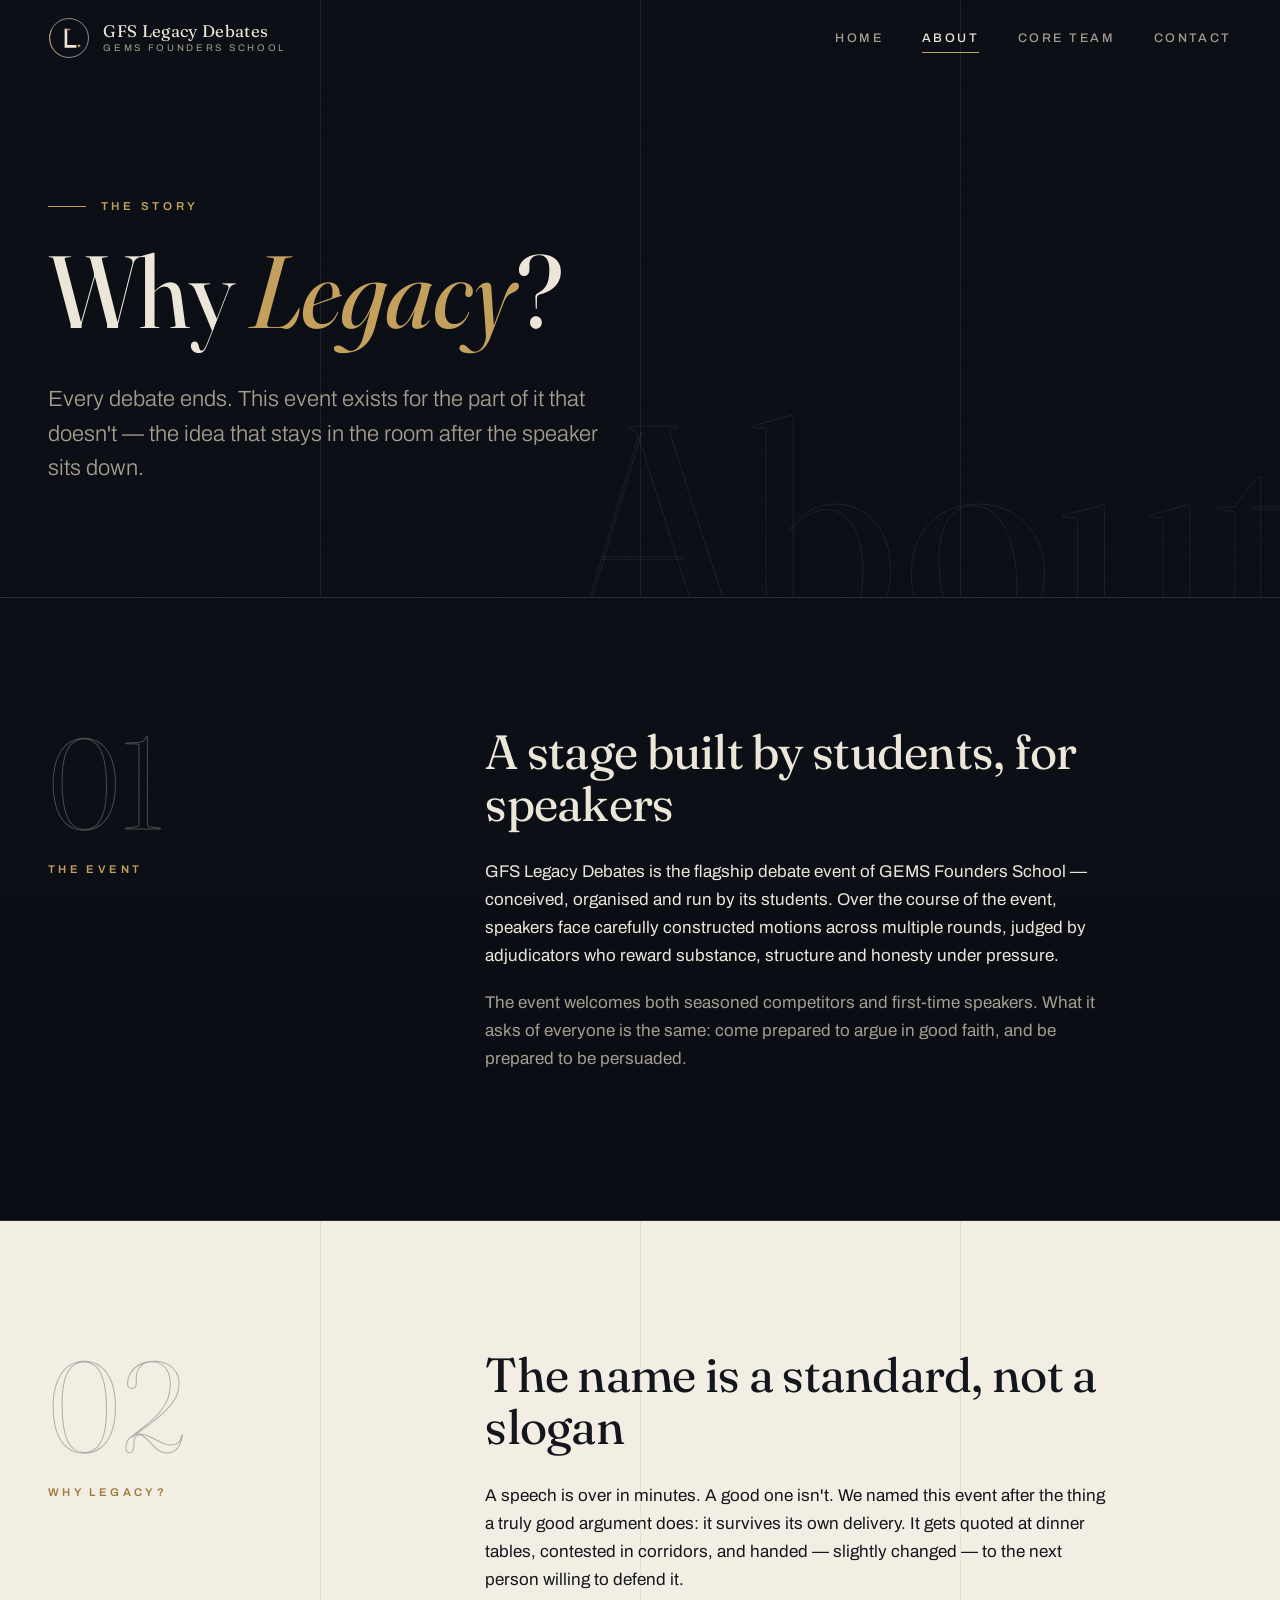
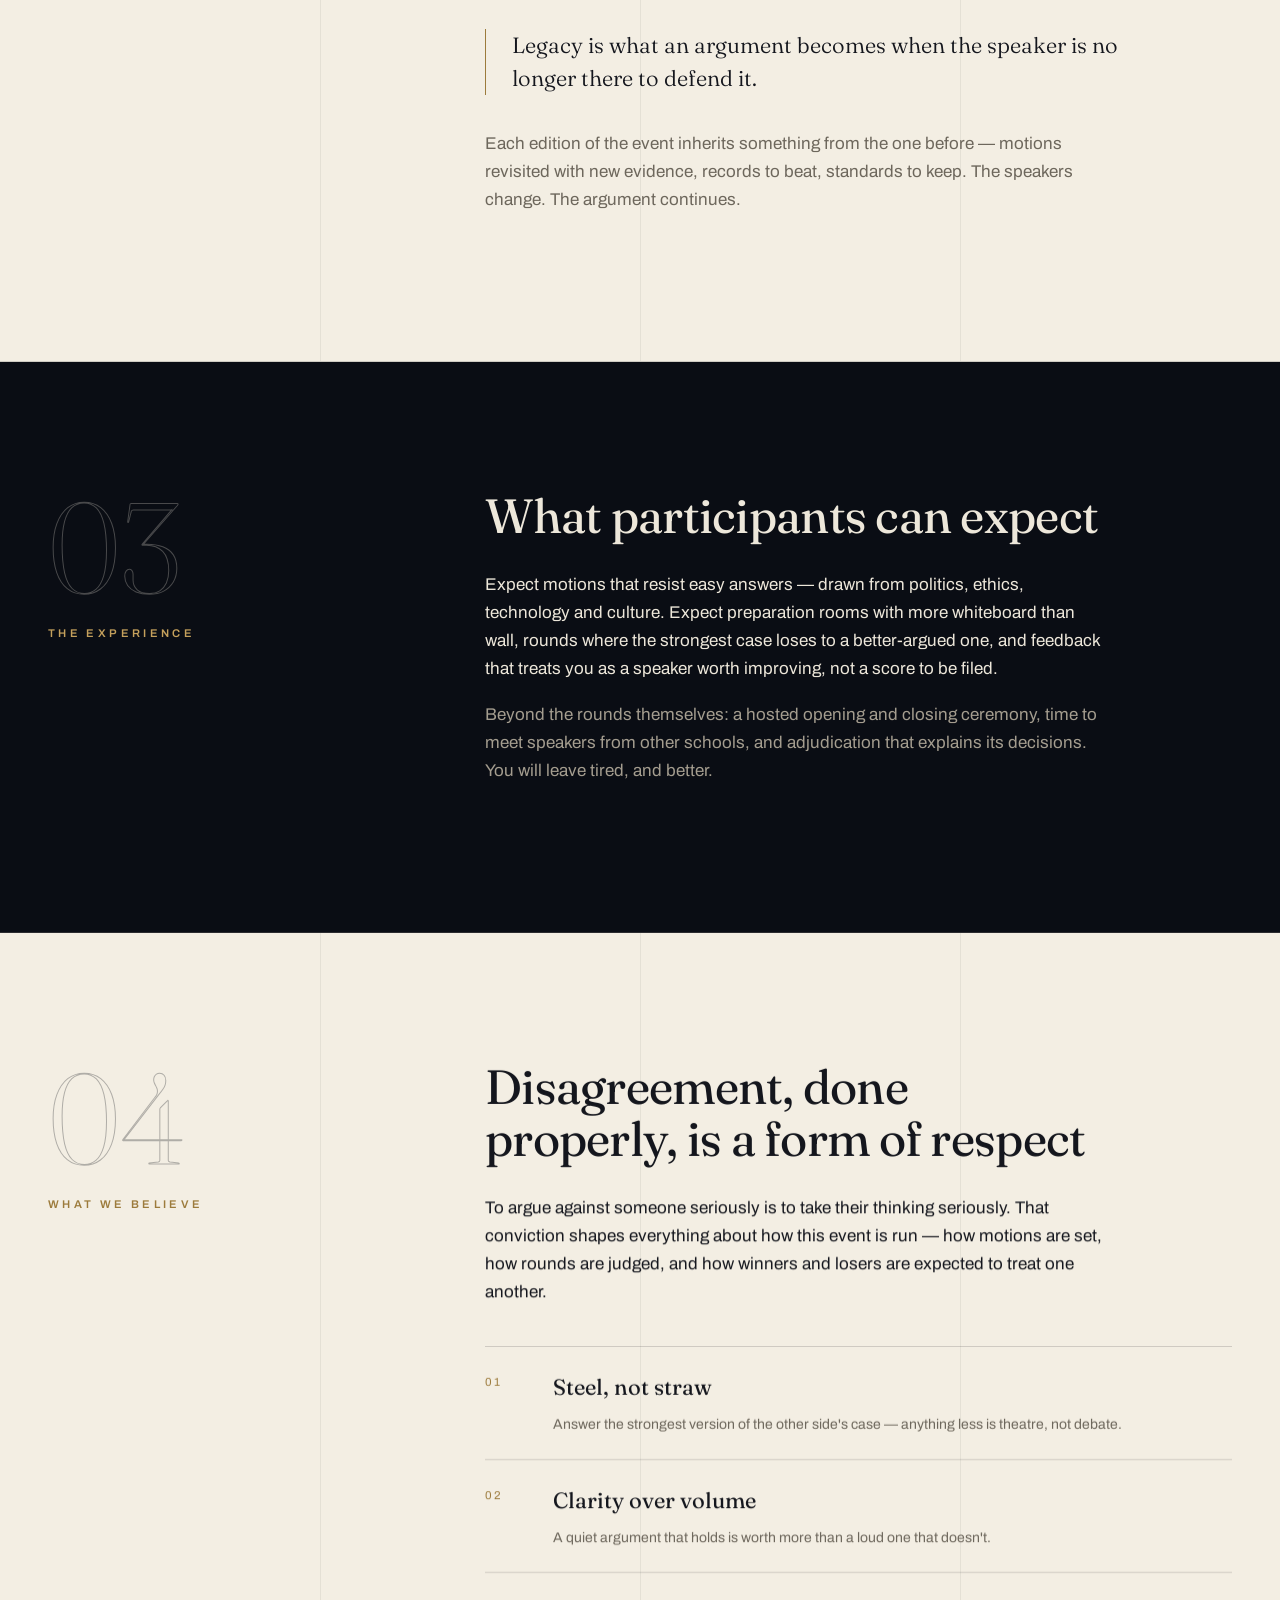
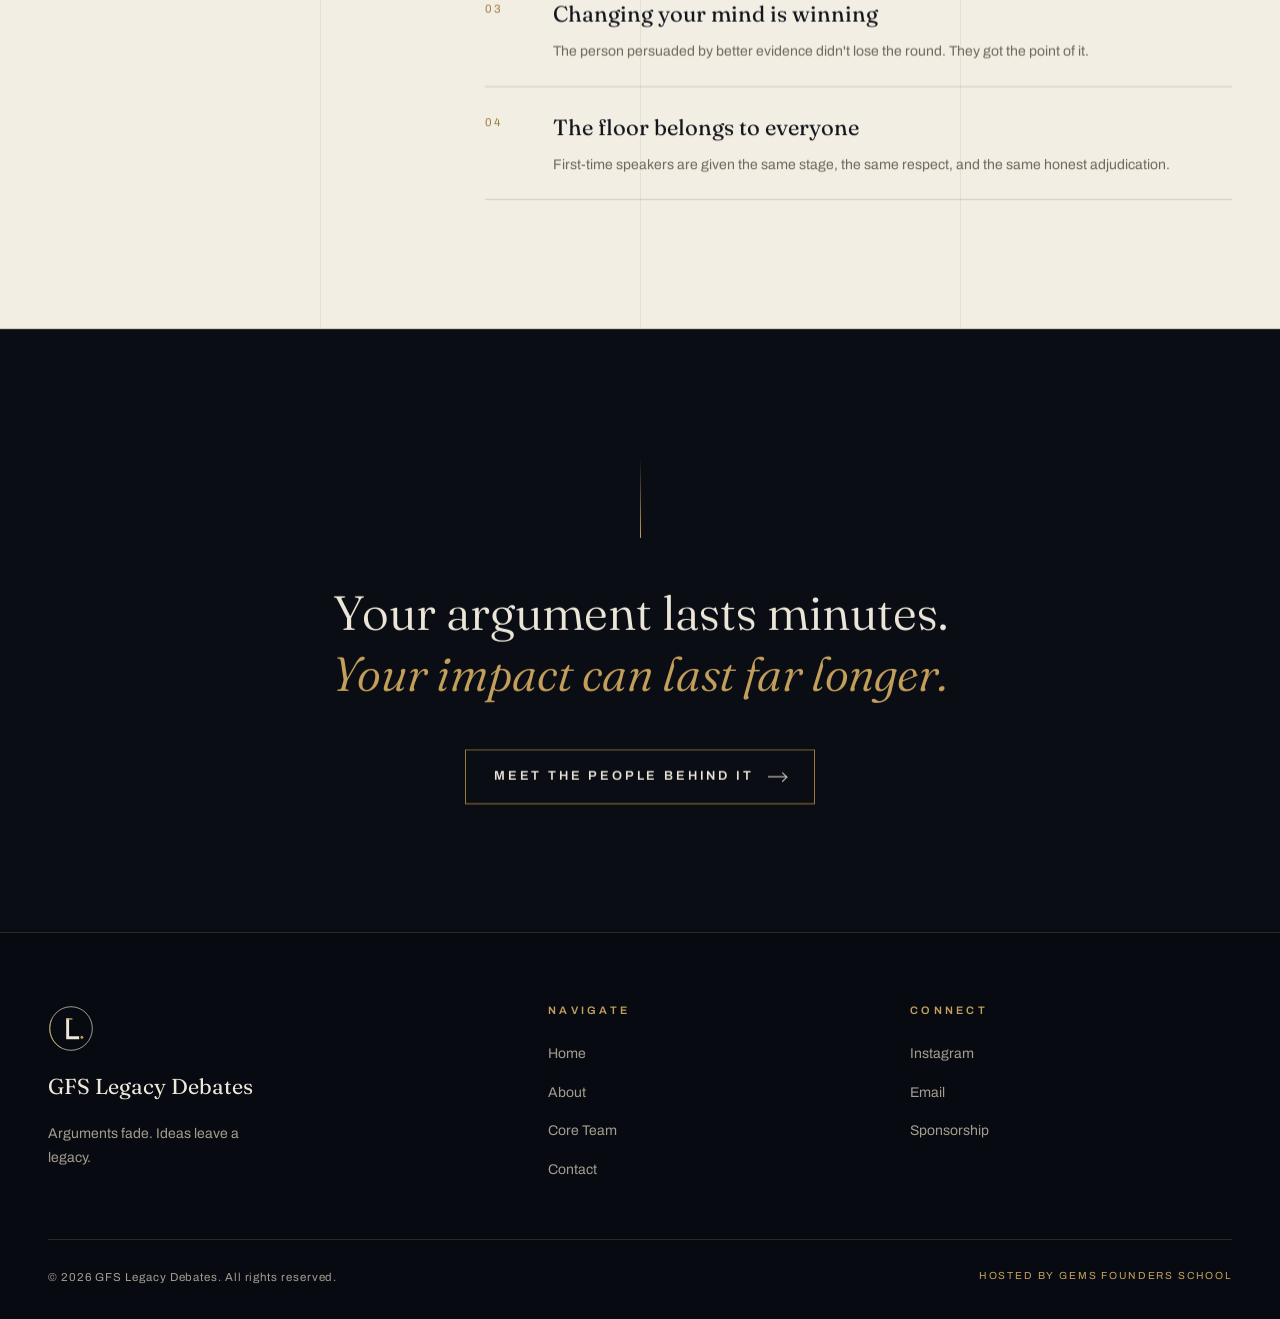
==== about.html @ e748b32f "Build GFS Legacy Debates website: four pages, design system, Anime.js motion Co-authored-by: siddhar" ====
<!DOCTYPE html>
<html lang="en">
<head>
  <meta charset="UTF-8" />
  <meta name="viewport" content="width=device-width, initial-scale=1.0" />
  <title>About — GFS Legacy Debates</title>
  <meta name="description" content="What GFS Legacy Debates is, why it exists, and what 'legacy' means to the speakers of GEMS Founders School's flagship debate event." />

  <meta property="og:title" content="About — GFS Legacy Debates" />
  <meta property="og:description" content="The philosophy behind GEMS Founders School's flagship debate event." />
  <meta property="og:type" content="website" />
  <meta property="og:url" content="https://gfslegacydebates.example.com/about.html" />
  <meta property="og:image" content="assets/og-image.png" />

  <link rel="icon" type="image/svg+xml" href="assets/logo.svg" />

  <link rel="preconnect" href="https://fonts.googleapis.com" />
  <link rel="preconnect" href="https://fonts.gstatic.com" crossorigin />
  <link href="https://fonts.googleapis.com/css2?family=Archivo:wght@400;500;600&family=Fraunces:ital,opsz,wght@0,9..144,300..600;1,9..144,300..600&display=swap" rel="stylesheet" />

  <link rel="stylesheet" href="css/style.css" />
  <link rel="stylesheet" href="css/animations.css" />
  <link rel="stylesheet" href="css/responsive.css" />
</head>
<body data-page="about">

  <a class="skip-link" href="#main">Skip to content</a>

  <div class="intro" data-intro aria-hidden="true">
    <div class="intro-inner">
      <div class="intro-logo-mask">
        <img src="assets/logo.svg" alt="" width="96" height="96" />
      </div>
      <div class="intro-rule"></div>
      <p class="intro-word" data-intro-word>GFS Legacy Debates</p>
      <p class="intro-tag">Hosted by GEMS Founders School</p>
    </div>
  </div>

  <header class="site-header" data-header>
    <div class="container header-inner">
      <a class="brand" href="index.html" aria-label="GFS Legacy Debates — home">
        <img class="brand-mark" src="assets/logo.svg" alt="GFS Legacy Debates emblem" width="44" height="44" />
        <span class="brand-word">
          <span class="brand-name">GFS Legacy Debates</span>
          <span class="brand-sub">GEMS Founders School</span>
        </span>
      </a>

      <nav class="site-nav" aria-label="Primary">
        <ul>
          <li><a class="nav-link" href="index.html">Home</a></li>
          <li><a class="nav-link is-active" href="about.html" aria-current="page">About</a></li>
          <li><a class="nav-link" href="team.html">Core Team</a></li>
          <li><a class="nav-link" href="contact.html">Contact</a></li>
        </ul>
      </nav>

      <button class="menu-toggle" data-menu-toggle aria-expanded="false" aria-controls="mobile-menu" aria-label="Toggle navigation menu">
        <span class="menu-toggle-label" aria-hidden="true">Menu</span>
        <span class="menu-toggle-lines" aria-hidden="true"><span></span><span></span></span>
      </button>
    </div>
  </header>

  <nav class="mobile-menu" id="mobile-menu" data-mobile-menu aria-label="Mobile" hidden>
    <ul>
      <li><a class="mobile-menu-link" href="index.html"><span class="idx">01</span>Home</a></li>
      <li><a class="mobile-menu-link is-active" href="about.html" aria-current="page"><span class="idx">02</span>About</a></li>
      <li><a class="mobile-menu-link" href="team.html"><span class="idx">03</span>Core Team</a></li>
      <li><a class="mobile-menu-link" href="contact.html"><span class="idx">04</span>Contact</a></li>
    </ul>
    <p class="mobile-menu-meta">GFS Legacy Debates — GEMS Founders School</p>
  </nav>

  <main id="main">

    <!-- ================= PAGE HERO ================= -->
    <section class="page-hero" aria-labelledby="about-heading">
      <div class="page-hero-ghost" aria-hidden="true">About</div>
      <div class="hairlines" aria-hidden="true"><i></i><i></i><i></i></div>
      <div class="container">
        <p class="kicker" data-hero="kicker">The Story</p>
        <h1 id="about-heading" data-hero="h1">Why <em style="color: var(--gold);">Legacy</em>?</h1>
        <p class="lede muted" data-hero="lede">
          Every debate ends. This event exists for the part of it that doesn't —
          the idea that stays in the room after the speaker sits down.
        </p>
      </div>
    </section>

    <!-- ================= 01 — THE EVENT ================= -->
    <section class="chapter section-pad" aria-labelledby="ch1-heading">
      <div class="container chapter-grid">
        <div class="chapter-marker" data-reveal="left">
          <div class="chapter-num" aria-hidden="true">01</div>
          <p class="chapter-label">The Event</p>
        </div>
        <div class="chapter-body">
          <h2 id="ch1-heading" data-reveal>A stage built by students, for speakers</h2>
          <p data-reveal>
            GFS Legacy Debates is the flagship debate event of GEMS Founders
            School — conceived, organised and run by its students. Over the
            course of the event, speakers face carefully constructed motions
            across multiple rounds, judged by adjudicators who reward substance,
            structure and honesty under pressure.
          </p>
          <p class="muted" data-reveal>
            The event welcomes both seasoned competitors and first-time
            speakers. What it asks of everyone is the same: come prepared to
            argue in good faith, and be prepared to be persuaded.
          </p>
        </div>
      </div>
    </section>

    <!-- ================= 02 — WHY LEGACY ================= -->
    <section class="chapter on-paper section-pad" aria-labelledby="ch2-heading">
      <div class="hairlines" aria-hidden="true"><i></i><i></i><i></i></div>
      <div class="container chapter-grid">
        <div class="chapter-marker" data-reveal="left">
          <div class="chapter-num" aria-hidden="true">02</div>
          <p class="chapter-label">Why Legacy?</p>
        </div>
        <div class="chapter-body">
          <h2 id="ch2-heading" data-reveal>The name is a standard, not a slogan</h2>
          <p data-reveal>
            A speech is over in minutes. A good one isn't. We named this event
            after the thing a truly good argument does: it survives its own
            delivery. It gets quoted at dinner tables, contested in corridors,
            and handed — slightly changed — to the next person willing to
            defend it.
          </p>
          <blockquote class="pull" data-reveal>
            Legacy is what an argument becomes when the speaker is no longer
            there to defend it.
          </blockquote>
          <p class="muted" data-reveal>
            Each edition of the event inherits something from the one before —
            motions revisited with new evidence, records to beat, standards to
            keep. The speakers change. The argument continues.
          </p>
        </div>
      </div>
    </section>

    <!-- ================= 03 — THE EXPERIENCE ================= -->
    <section class="chapter section-pad" aria-labelledby="ch3-heading">
      <div class="container chapter-grid">
        <div class="chapter-marker" data-reveal="left">
          <div class="chapter-num" aria-hidden="true">03</div>
          <p class="chapter-label">The Experience</p>
        </div>
        <div class="chapter-body">
          <h2 id="ch3-heading" data-reveal>What participants can expect</h2>
          <p data-reveal>
            Expect motions that resist easy answers — drawn from politics,
            ethics, technology and culture. Expect preparation rooms with more
            whiteboard than wall, rounds where the strongest case loses to a
            better-argued one, and feedback that treats you as a speaker worth
            improving, not a score to be filed.
          </p>
          <p class="muted" data-reveal>
            Beyond the rounds themselves: a hosted opening and closing ceremony,
            time to meet speakers from other schools, and adjudication that
            explains its decisions. You will leave tired, and better.
          </p>
        </div>
      </div>
    </section>

    <!-- ================= 04 — WHAT WE BELIEVE ================= -->
    <section class="chapter on-paper section-pad" aria-labelledby="ch4-heading">
      <div class="hairlines" aria-hidden="true"><i></i><i></i><i></i></div>
      <div class="container chapter-grid">
        <div class="chapter-marker" data-reveal="left">
          <div class="chapter-num" aria-hidden="true">04</div>
          <p class="chapter-label">What We Believe</p>
        </div>
        <div class="chapter-body">
          <h2 id="ch4-heading" data-reveal>Disagreement, done properly, is a form of respect</h2>
          <p data-reveal>
            To argue against someone seriously is to take their thinking
            seriously. That conviction shapes everything about how this event is
            run — how motions are set, how rounds are judged, and how winners
            and losers are expected to treat one another.
          </p>
          <ul class="believe-list" data-reveal="none">
            <li data-reveal>
              <div>
                <strong>Steel, not straw</strong>
                <span>Answer the strongest version of the other side's case — anything less is theatre, not debate.</span>
              </div>
            </li>
            <li data-reveal>
              <div>
                <strong>Clarity over volume</strong>
                <span>A quiet argument that holds is worth more than a loud one that doesn't.</span>
              </div>
            </li>
            <li data-reveal>
              <div>
                <strong>Changing your mind is winning</strong>
                <span>The person persuaded by better evidence didn't lose the round. They got the point of it.</span>
              </div>
            </li>
            <li data-reveal>
              <div>
                <strong>The floor belongs to everyone</strong>
                <span>First-time speakers are given the same stage, the same respect, and the same honest adjudication.</span>
              </div>
            </li>
          </ul>
        </div>
      </div>
    </section>

    <!-- ================= CLOSING ================= -->
    <section class="closing section-pad" aria-label="Closing statement">
      <div class="container">
        <div class="closing-rule" data-grow="y" aria-hidden="true"></div>
        <p class="statement" data-reveal>
          Your argument lasts minutes.<br />
          <em>Your impact can last far longer.</em>
        </p>
        <a class="btn" href="team.html" data-reveal>
          <span class="btn-label">Meet the People Behind It</span>
          <span class="btn-arrow" aria-hidden="true"></span>
        </a>
      </div>
    </section>

  </main>

  <footer class="site-footer">
    <div class="container">
      <div class="footer-grid">
        <div class="footer-brand">
          <img src="assets/logo.svg" alt="GFS Legacy Debates emblem" width="46" height="46" loading="lazy" />
          <span class="footer-name">GFS Legacy Debates</span>
          <p class="footer-line">Arguments fade. Ideas leave a legacy.</p>
        </div>
        <div class="footer-col">
          <h3>Navigate</h3>
          <ul>
            <li><a href="index.html">Home</a></li>
            <li><a href="about.html">About</a></li>
            <li><a href="team.html">Core Team</a></li>
            <li><a href="contact.html">Contact</a></li>
          </ul>
        </div>
        <div class="footer-col">
          <h3>Connect</h3>
          <ul>
            <li><a href="https://instagram.com/gfslegacydebates" rel="noopener" target="_blank">Instagram</a></li>
            <li><a href="mailto:legacydebates@gemsfs.example.com">Email</a></li>
            <li><a href="contact.html">Sponsorship</a></li>
          </ul>
        </div>
      </div>
      <div class="footer-base">
        <span>&copy; <span data-year>2026</span> GFS Legacy Debates. All rights reserved.</span>
        <span class="host">Hosted by GEMS Founders School</span>
      </div>
    </div>
  </footer>

  <script src="js/vendor/anime.min.js" defer></script>
  <script src="js/main.js" defer></script>
  <script src="js/animations.js" defer></script>
</body>
</html>
---- css/style.css ----
/* ==========================================================================
   GFS LEGACY DEBATES — Core stylesheet
   Design system, layout, and components.
   Palette: ink (deep navy-black), paper (warm ivory), gold accent.
   Type: Fraunces (display serif) + Archivo (grotesque sans).
   ========================================================================== */

/* ---------- Design tokens ---------- */

:root {
  /* Colour */
  --ink: #0a0d14;
  --ink-raise: #0e1220;
  --ink-soft: #141827;
  --paper: #f3eee3;
  --paper-deep: #eae3d1;
  --text-dark: #ede7da;        /* text on ink */
  --muted-dark: #a49d8f;       /* muted text on ink */
  --text-light: #14161d;       /* text on paper */
  --muted-light: #6d675c;      /* muted text on paper */
  --gold: #c4a05c;
  --gold-deep: #9c7b3c;
  --line-dark: rgba(237, 231, 218, 0.14);
  --line-light: rgba(20, 22, 29, 0.16);

  /* Type */
  --font-display: "Fraunces", Georgia, "Times New Roman", serif;
  --font-body: "Archivo", "Helvetica Neue", Arial, sans-serif;

  --step--1: clamp(0.8rem, 0.75rem + 0.2vw, 0.875rem);
  --step-0: clamp(0.95rem, 0.9rem + 0.25vw, 1.0625rem);
  --step-1: clamp(1.15rem, 1.05rem + 0.5vw, 1.375rem);
  --step-2: clamp(1.5rem, 1.3rem + 1vw, 2rem);
  --step-3: clamp(2rem, 1.6rem + 2vw, 3rem);
  --step-4: clamp(2.6rem, 1.9rem + 3.4vw, 4.4rem);
  --step-5: clamp(3.2rem, 2rem + 6vw, 6.4rem);

  /* Layout */
  --container: 76rem;
  --gutter: clamp(1.25rem, 4vw, 3rem);
  --section-y: clamp(4.5rem, 10vw, 8.5rem);
  --header-h: 4.75rem;

  /* Motion */
  --ease-out: cubic-bezier(0.22, 1, 0.36, 1);
  --dur: 0.5s;
}

/* ---------- Base ---------- */

*,
*::before,
*::after {
  box-sizing: border-box;
}

html {
  scroll-behavior: smooth;
  -webkit-text-size-adjust: 100%;
}

body {
  margin: 0;
  background: var(--ink);
  color: var(--text-dark);
  font-family: var(--font-body);
  font-size: var(--step-0);
  line-height: 1.65;
  -webkit-font-smoothing: antialiased;
  overflow-x: hidden;
}

body.menu-open,
body.intro-lock {
  overflow: hidden;
}

/* Film-grain overlay, barely visible */
body::after {
  content: "";
  position: fixed;
  inset: 0;
  z-index: 9997;
  pointer-events: none;
  opacity: 0.05;
  background-image: url("data:image/svg+xml,%3Csvg xmlns='http://www.w3.org/2000/svg' width='140' height='140'%3E%3Cfilter id='n'%3E%3CfeTurbulence type='fractalNoise' baseFrequency='0.85' numOctaves='2'/%3E%3C/filter%3E%3Crect width='140' height='140' filter='url(%23n)' opacity='0.55'/%3E%3C/svg%3E");
}

h1, h2, h3, h4 {
  font-family: var(--font-display);
  font-weight: 420;
  line-height: 1.08;
  letter-spacing: -0.015em;
  margin: 0 0 0.6em;
}

p {
  margin: 0 0 1.1em;
}

a {
  color: inherit;
  text-decoration: none;
}

img {
  max-width: 100%;
  display: block;
}

ul {
  margin: 0;
  padding: 0;
  list-style: none;
}

em, i {
  font-family: var(--font-display);
  font-style: italic;
  letter-spacing: 0;
}

::selection {
  background: var(--gold);
  color: var(--ink);
}

:focus-visible {
  outline: 2px solid var(--gold);
  outline-offset: 3px;
}

.container {
  width: min(var(--container), 100% - 2 * var(--gutter));
  margin-inline: auto;
}

.sr-only {
  position: absolute;
  width: 1px;
  height: 1px;
  padding: 0;
  margin: -1px;
  overflow: hidden;
  clip: rect(0 0 0 0);
  white-space: nowrap;
  border: 0;
}

.skip-link {
  position: fixed;
  top: -100%;
  left: 1rem;
  z-index: 10000;
  padding: 0.75rem 1.25rem;
  background: var(--gold);
  color: var(--ink);
  font-weight: 600;
  font-size: var(--step--1);
}

.skip-link:focus-visible {
  top: 1rem;
}

/* ---------- Shared text patterns ---------- */

.kicker {
  display: inline-flex;
  align-items: center;
  gap: 0.9rem;
  font-size: 0.72rem;
  font-weight: 600;
  letter-spacing: 0.32em;
  text-transform: uppercase;
  color: var(--gold);
  margin-bottom: clamp(1.1rem, 2.5vw, 1.75rem);
}

.kicker::before {
  content: "";
  width: 2.4rem;
  height: 1px;
  background: currentColor;
  flex: none;
}

.section-title {
  font-size: var(--step-4);
  max-width: 18ch;
}

.section-title em {
  color: var(--gold);
}

.lede {
  font-size: var(--step-1);
  line-height: 1.55;
  max-width: 34ch;
  font-weight: 300;
}

.on-paper {
  background: var(--paper);
  color: var(--text-light);
}

.on-paper .muted { color: var(--muted-light); }
.muted { color: var(--muted-dark); }

/* ---------- Buttons ---------- */

.btn {
  --btn-fg: var(--text-dark);
  position: relative;
  display: inline-flex;
  align-items: center;
  gap: 0.9rem;
  padding: 1rem 1.75rem;
  min-height: 3.25rem;
  border: 1px solid var(--gold-deep);
  color: var(--btn-fg);
  background: transparent;
  font-family: var(--font-body);
  font-size: 0.8rem;
  font-weight: 600;
  letter-spacing: 0.22em;
  text-transform: uppercase;
  cursor: pointer;
  overflow: hidden;
  transition: color 0.45s var(--ease-out), border-color 0.45s var(--ease-out);
}

.btn::before {
  content: "";
  position: absolute;
  inset: 0;
  background: var(--gold);
  transform: scaleX(0);
  transform-origin: left center;
  transition: transform 0.45s var(--ease-out);
  z-index: 0;
}

.btn > * {
  position: relative;
  z-index: 1;
}

.btn .btn-label {
  transition: transform 0.45s var(--ease-out);
}

.btn .btn-arrow {
  width: 1.15rem;
  height: 1px;
  background: currentColor;
  position: relative;
  transition: transform 0.45s var(--ease-out);
}

.btn .btn-arrow::after {
  content: "";
  position: absolute;
  right: 0;
  top: 50%;
  width: 0.45rem;
  height: 0.45rem;
  border-top: 1px solid currentColor;
  border-right: 1px solid currentColor;
  transform: translateY(-50%) rotate(45deg);
}

.btn:hover,
.btn:focus-visible {
  color: var(--ink);
  border-color: var(--gold);
}

.btn:hover::before,
.btn:focus-visible::before {
  transform: scaleX(1);
}

.btn:hover .btn-label { transform: translateX(2px); }
.btn:hover .btn-arrow { transform: translateX(5px); }

.btn--ghost {
  border-color: var(--line-dark);
}

.on-paper .btn {
  --btn-fg: var(--text-light);
}

.on-paper .btn--ghost {
  border-color: var(--line-light);
}

.text-link {
  display: inline-block;
  position: relative;
  font-weight: 500;
  color: var(--gold);
  padding-bottom: 2px;
}

.text-link::after {
  content: "";
  position: absolute;
  left: 0;
  bottom: 0;
  width: 100%;
  height: 1px;
  background: currentColor;
  transform: scaleX(0.35);
  transform-origin: left;
  transition: transform 0.4s var(--ease-out);
}

.text-link:hover::after,
.text-link:focus-visible::after {
  transform: scaleX(1);
}

/* ---------- Header / navigation ---------- */

.site-header {
  position: fixed;
  top: 0;
  left: 0;
  right: 0;
  z-index: 900;
  transition: background 0.4s ease, border-color 0.4s ease, transform 0.45s var(--ease-out);
  border-bottom: 1px solid transparent;
}

.site-header.is-solid {
  background: rgba(10, 13, 20, 0.88);
  -webkit-backdrop-filter: blur(14px);
  backdrop-filter: blur(14px);
  border-bottom-color: var(--line-dark);
}

.site-header.is-hidden {
  transform: translateY(-100%);
}

.header-inner {
  height: var(--header-h);
  display: flex;
  align-items: center;
  justify-content: space-between;
  gap: 2rem;
}

.brand {
  display: inline-flex;
  align-items: center;
  gap: 0.85rem;
}

.brand-mark {
  width: 2.6rem;
  height: 2.6rem;
  flex: none;
  transition: transform 0.5s var(--ease-out);
}

.brand:hover .brand-mark {
  transform: rotate(8deg);
}

.brand-word {
  display: flex;
  flex-direction: column;
  line-height: 1.12;
}

.brand-name {
  font-family: var(--font-display);
  font-size: 1.05rem;
  letter-spacing: 0.02em;
  color: var(--text-dark);
}

.brand-sub {
  font-size: 0.6rem;
  letter-spacing: 0.28em;
  text-transform: uppercase;
  color: var(--muted-dark);
  margin-top: 2px;
}

.site-nav ul {
  display: flex;
  gap: clamp(1.5rem, 3vw, 2.75rem);
}

.nav-link {
  position: relative;
  display: inline-block;
  padding: 0.5rem 0;
  font-size: 0.78rem;
  font-weight: 500;
  letter-spacing: 0.2em;
  text-transform: uppercase;
  color: var(--muted-dark);
  transition: color 0.3s ease;
}

.nav-link::after {
  content: "";
  position: absolute;
  left: 0;
  bottom: 0.2rem;
  width: 100%;
  height: 1px;
  background: var(--gold);
  transform: scaleX(0);
  transform-origin: right;
  transition: transform 0.45s var(--ease-out);
}

.nav-link:hover,
.nav-link:focus-visible,
.nav-link.is-active {
  color: var(--text-dark);
}

.nav-link:hover::after,
.nav-link:focus-visible::after {
  transform: scaleX(1);
  transform-origin: left;
}

.nav-link.is-active::after {
  transform: scaleX(1);
  transform-origin: left;
}

/* Hamburger */

.menu-toggle {
  display: none;
  align-items: center;
  gap: 0.8rem;
  background: none;
  border: 0;
  padding: 0.6rem 0;
  cursor: pointer;
  color: var(--text-dark);
}

.menu-toggle-label {
  font-size: 0.72rem;
  font-weight: 600;
  letter-spacing: 0.3em;
  text-transform: uppercase;
}

.menu-toggle-lines {
  display: inline-flex;
  flex-direction: column;
  gap: 7px;
  width: 2rem;
}

.menu-toggle-lines span {
  display: block;
  height: 1.5px;
  background: currentColor;
  transition: transform 0.4s var(--ease-out), width 0.4s var(--ease-out);
}

.menu-toggle-lines span:last-child {
  width: 70%;
  align-self: flex-end;
}

.menu-toggle[aria-expanded="true"] .menu-toggle-lines span:first-child {
  transform: translateY(4.25px) rotate(45deg);
}

.menu-toggle[aria-expanded="true"] .menu-toggle-lines span:last-child {
  width: 100%;
  transform: translateY(-4.25px) rotate(-45deg);
}

/* Full-screen mobile menu */

.mobile-menu {
  position: fixed;
  inset: 0;
  z-index: 880;
  background: var(--ink-raise);
  display: flex;
  flex-direction: column;
  justify-content: center;
  padding: calc(var(--header-h) + 1rem) var(--gutter) 3rem;
  visibility: hidden;
  opacity: 0;
}

.mobile-menu[hidden] {
  display: none;
}

.mobile-menu.is-open {
  visibility: visible;
  opacity: 1;
  transition: opacity 0.35s ease;
}

.mobile-menu::before {
  content: "";
  position: absolute;
  top: 0;
  bottom: 0;
  left: var(--gutter);
  width: 1px;
  background: var(--line-dark);
}

.mobile-menu ul {
  display: flex;
  flex-direction: column;
  gap: 0.25rem;
}

.mobile-menu-link {
  display: flex;
  align-items: baseline;
  gap: 1.1rem;
  padding: 0.85rem 0 0.85rem 1.75rem;
  font-family: var(--font-display);
  font-size: clamp(2.2rem, 9vw, 3.4rem);
  line-height: 1.05;
  color: var(--text-dark);
}

.mobile-menu-link .idx {
  font-family: var(--font-body);
  font-size: 0.7rem;
  letter-spacing: 0.3em;
  color: var(--gold);
}

.mobile-menu-link.is-active {
  color: var(--gold);
  font-style: italic;
}

.mobile-menu-meta {
  margin-top: 3rem;
  padding-left: 1.75rem;
  font-size: 0.72rem;
  letter-spacing: 0.25em;
  text-transform: uppercase;
  color: var(--muted-dark);
}

/* ---------- Intro overlay ---------- */

.intro {
  position: fixed;
  inset: 0;
  z-index: 9998;
  background: #06080d;
  display: flex;
  align-items: center;
  justify-content: center;
}

.intro[hidden] {
  display: none;
}

.intro-inner {
  text-align: center;
  padding: 0 var(--gutter);
}

.intro-logo-mask {
  width: clamp(4.5rem, 12vw, 6.5rem);
  margin: 0 auto 1.75rem;
  overflow: hidden;
}

.intro-logo-mask img {
  width: 100%;
  opacity: 0;
}

.intro-rule {
  width: min(21rem, 70vw);
  height: 1px;
  margin: 0 auto 1.6rem;
  background: var(--gold);
  transform: scaleX(0);
  transform-origin: center;
}

.intro-word {
  font-family: var(--font-display);
  font-size: clamp(1.5rem, 5vw, 2.4rem);
  letter-spacing: 0.14em;
  text-transform: uppercase;
  color: var(--text-dark);
  margin: 0 0 0.9rem;
  min-height: 1.2em;
}

.intro-word .ch {
  display: inline-block;
  opacity: 0;
  transform: translateY(0.55em);
  white-space: pre;
}

.intro-tag {
  font-size: 0.66rem;
  letter-spacing: 0.4em;
  text-transform: uppercase;
  color: var(--muted-dark);
  opacity: 0;
  margin: 0;
}

/* ---------- Page frame ---------- */

main {
  display: block;
}

.page-hero {
  position: relative;
  padding: calc(var(--header-h) + clamp(4rem, 10vw, 7rem)) 0 clamp(3.5rem, 7vw, 5.5rem);
  border-bottom: 1px solid var(--line-dark);
  overflow: hidden;
}

.page-hero .kicker {
  margin-bottom: 1.25rem;
}

.page-hero h1 {
  font-size: var(--step-5);
  margin-bottom: 0.35em;
}

.page-hero .lede {
  max-width: 44ch;
}

.page-hero-ghost {
  position: absolute;
  right: -2%;
  bottom: -0.28em;
  font-family: var(--font-display);
  font-size: clamp(7rem, 24vw, 19rem);
  line-height: 1;
  letter-spacing: 0.02em;
  color: transparent;
  -webkit-text-stroke: 1px rgba(237, 231, 218, 0.08);
  pointer-events: none;
  user-select: none;
  white-space: nowrap;
}

section {
  position: relative;
}

.section-pad {
  padding-block: var(--section-y);
}

/* Vertical hairlines used as a background motif */

.hairlines {
  position: absolute;
  inset: 0;
  pointer-events: none;
}

.hairlines i {
  position: absolute;
  top: 0;
  bottom: 0;
  width: 1px;
  background: var(--line-dark);
  opacity: 0.5;
}

.on-paper .hairlines i {
  background: var(--line-light);
  opacity: 0.4;
}

.hairlines i:nth-child(1) { left: 25%; }
.hairlines i:nth-child(2) { left: 50%; }
.hairlines i:nth-child(3) { left: 75%; }

/* ==========================================================================
   HOME — hero
   ========================================================================== */

.hero {
  position: relative;
  min-height: 100svh;
  display: flex;
  flex-direction: column;
  justify-content: flex-end;
  padding: calc(var(--header-h) + 3rem) 0 clamp(3rem, 6vw, 4.5rem);
  overflow: hidden;
}

.hero-ghost {
  position: absolute;
  left: 50%;
  top: 44%;
  transform: translate(-50%, -50%);
  font-family: var(--font-display);
  font-size: clamp(8rem, 30vw, 26rem);
  letter-spacing: 0.04em;
  color: transparent;
  -webkit-text-stroke: 1px rgba(237, 231, 218, 0.07);
  pointer-events: none;
  user-select: none;
  white-space: nowrap;
  will-change: transform;
}

.hero-fragments {
  position: absolute;
  inset: 0;
  pointer-events: none;
  font-size: 0.62rem;
  letter-spacing: 0.5em;
  text-transform: uppercase;
  color: rgba(196, 160, 92, 0.4);
}

.hero-fragments span {
  position: absolute;
}

.hero-fragments span:nth-child(1) { top: 22%; left: 8%; }
.hero-fragments span:nth-child(2) { top: 34%; right: 7%; writing-mode: vertical-rl; letter-spacing: 0.6em; }
.hero-fragments span:nth-child(3) { bottom: 38%; left: 4%; writing-mode: vertical-rl; letter-spacing: 0.6em; }
.hero-fragments span:nth-child(4) { top: 16%; right: 26%; }

.hero-content {
  position: relative;
  z-index: 2;
}

.hero-school {
  display: flex;
  align-items: center;
  gap: 1rem;
  font-size: 0.7rem;
  font-weight: 600;
  letter-spacing: 0.34em;
  text-transform: uppercase;
  color: var(--gold);
  margin-bottom: clamp(1.5rem, 3vw, 2.25rem);
}

.hero-school::after {
  content: "";
  height: 1px;
  width: clamp(3rem, 8vw, 7rem);
  background: var(--gold-deep);
}

.hero-title {
  font-size: clamp(3.4rem, 12.5vw, 9.8rem);
  line-height: 0.94;
  letter-spacing: -0.02em;
  margin: 0 0 clamp(1.75rem, 3.5vw, 2.5rem);
  text-transform: uppercase;
}

.hero-title .line {
  display: block;
  overflow: hidden;
}

.hero-title .line > span {
  display: inline-block;
}

.hero-title .word-outline {
  color: transparent;
  -webkit-text-stroke: 1.5px var(--text-dark);
}

.hero-title .word-italic {
  font-style: italic;
  font-weight: 350;
  color: var(--gold);
  text-transform: none;
  letter-spacing: 0;
}

.hero-under {
  display: grid;
  grid-template-columns: minmax(0, 1.15fr) minmax(0, 1fr);
  gap: clamp(2rem, 5vw, 5rem);
  align-items: end;
  border-top: 1px solid var(--line-dark);
  padding-top: clamp(1.5rem, 3vw, 2.25rem);
}

.hero-tagline {
  font-family: var(--font-display);
  font-size: var(--step-2);
  font-weight: 340;
  line-height: 1.25;
  margin: 0;
}

.hero-tagline em { color: var(--gold); }

.hero-aside p {
  max-width: 42ch;
  color: var(--muted-dark);
  margin-bottom: 1.6rem;
}

.hero-actions {
  display: flex;
  flex-wrap: wrap;
  gap: 1rem;
}

.hero-scroll {
  position: absolute;
  right: var(--gutter);
  bottom: clamp(3rem, 6vw, 4.5rem);
  z-index: 2;
  display: flex;
  flex-direction: column;
  align-items: center;
  gap: 0.8rem;
  font-size: 0.6rem;
  letter-spacing: 0.4em;
  text-transform: uppercase;
  color: var(--muted-dark);
  writing-mode: vertical-rl;
}

.hero-scroll::after {
  content: "";
  width: 1px;
  height: 3.4rem;
  background: linear-gradient(var(--gold), transparent);
  animation: scroll-pulse 2.6s ease-in-out infinite;
}

/* ==========================================================================
   HOME — editorial introduction
   ========================================================================== */

.editorial {
  position: relative;
}

.editorial-grid {
  display: grid;
  grid-template-columns: minmax(0, 5fr) minmax(0, 7fr);
  gap: clamp(2.5rem, 6vw, 6rem);
}

.editorial-copy {
  font-size: var(--step-1);
  font-weight: 300;
  line-height: 1.6;
}

.editorial-copy .opener::first-letter {
  font-family: var(--font-display);
  font-size: 3.1em;
  line-height: 0.8;
  float: left;
  padding: 0.08em 0.14em 0 0;
  color: var(--gold-deep);
}

.editorial-copy .support {
  font-size: var(--step-0);
  color: var(--muted-light);
  max-width: 56ch;
}

.editorial-copy .text-link { color: var(--gold-deep); }

/* ==========================================================================
   HOME — message from the president
   ========================================================================== */

.president {
  background: var(--ink-raise);
  border-block: 1px solid var(--line-dark);
  overflow: hidden;
}

.president-grid {
  display: grid;
  grid-template-columns: minmax(0, 5fr) minmax(0, 7fr);
  gap: clamp(2.5rem, 6vw, 6rem);
  align-items: center;
}

.president-portrait {
  position: relative;
  max-width: 26rem;
}

.president-portrait .frame {
  position: relative;
  overflow: hidden;
  aspect-ratio: 3 / 4;
}

.president-portrait img {
  width: 100%;
  height: 100%;
  object-fit: cover;
  filter: grayscale(0.6);
  transition: filter 0.8s ease, transform 1.2s var(--ease-out);
}

.president-portrait:hover img {
  filter: grayscale(0);
  transform: scale(1.03);
}

.president-portrait::before {
  content: "";
  position: absolute;
  inset: 1.1rem -1.1rem -1.1rem 1.1rem;
  border: 1px solid var(--gold-deep);
  pointer-events: none;
}

.president-portrait figcaption {
  margin-top: 1.9rem;
  font-size: 0.68rem;
  letter-spacing: 0.3em;
  text-transform: uppercase;
  color: var(--muted-dark);
}

.president-message {
  position: relative;
}

.president-message .quote-mark {
  position: absolute;
  top: -0.55em;
  left: -0.06em;
  font-family: var(--font-display);
  font-size: clamp(6rem, 12vw, 9.5rem);
  line-height: 1;
  color: rgba(196, 160, 92, 0.22);
  pointer-events: none;
  user-select: none;
}

.president-message blockquote {
  margin: 0 0 2.25rem;
  font-family: var(--font-display);
  font-size: var(--step-2);
  font-weight: 330;
  line-height: 1.42;
}

.president-message blockquote p + p {
  font-size: 0.72em;
  color: var(--muted-dark);
  font-family: var(--font-body);
  font-weight: 300;
  line-height: 1.7;
}

.president-sig {
  display: flex;
  align-items: center;
  gap: 1.5rem;
  border-top: 1px solid var(--line-dark);
  padding-top: 1.5rem;
}

.president-sig .signature {
  font-family: var(--font-display);
  font-style: italic;
  font-size: 1.9rem;
  color: var(--gold);
  white-space: nowrap;
}

.president-sig .who {
  font-size: 0.7rem;
  letter-spacing: 0.24em;
  text-transform: uppercase;
  color: var(--muted-dark);
  line-height: 1.9;
}

.president-sig .who strong {
  display: block;
  color: var(--text-dark);
  font-weight: 600;
}

/* ==========================================================================
   HOME — pillars (event highlights as an editorial index)
   ========================================================================== */

.pillars-head {
  display: flex;
  flex-wrap: wrap;
  align-items: flex-end;
  justify-content: space-between;
  gap: 1.5rem;
  margin-bottom: clamp(2.5rem, 5vw, 4rem);
}

.pillar {
  border-top: 1px solid var(--line-light);
  position: relative;
}

.pillar:last-child {
  border-bottom: 1px solid var(--line-light);
}

.pillar::after {
  content: "";
  position: absolute;
  top: -1px;
  left: 0;
  width: 100%;
  height: 1px;
  background: var(--gold-deep);
  transform: scaleX(0);
  transform-origin: left;
  transition: transform 0.6s var(--ease-out);
}

.pillar:hover::after {
  transform: scaleX(1);
}

.pillar-row {
  display: grid;
  grid-template-columns: 6rem minmax(0, 4fr) minmax(0, 6fr) 3rem;
  align-items: center;
  gap: clamp(1rem, 3vw, 2.5rem);
  padding: clamp(1.5rem, 3.5vw, 2.4rem) 0;
}

.pillar-num {
  font-family: var(--font-display);
  font-size: var(--step-2);
  font-weight: 300;
  color: var(--muted-light);
  transition: color 0.4s ease, transform 0.5s var(--ease-out);
}

.pillar-name {
  font-family: var(--font-display);
  font-size: var(--step-3);
  line-height: 1;
  margin: 0;
  transition: transform 0.5s var(--ease-out), font-style 0.3s;
}

.pillar-desc {
  color: var(--muted-light);
  max-width: 46ch;
  margin: 0;
  font-size: var(--step--1);
  line-height: 1.7;
}

.pillar-cue {
  justify-self: end;
  width: 2rem;
  height: 1px;
  background: var(--text-light);
  position: relative;
  opacity: 0.35;
  transition: opacity 0.4s ease, transform 0.5s var(--ease-out), background 0.4s;
}

.pillar-cue::after {
  content: "";
  position: absolute;
  right: 0;
  top: 50%;
  width: 0.45rem;
  height: 0.45rem;
  border-top: 1px solid currentColor;
  border-right: 1px solid currentColor;
  transform: translateY(-50%) rotate(45deg);
  color: inherit;
}

.pillar:hover .pillar-num {
  color: var(--gold-deep);
  transform: translateY(-4px);
}

.pillar:hover .pillar-name {
  transform: translateX(10px);
  font-style: italic;
}

.pillar:hover .pillar-cue {
  opacity: 1;
  transform: translateX(6px);
  background: var(--gold-deep);
  color: var(--gold-deep);
}

/* ==========================================================================
   HOME — event details
   ========================================================================== */

.facts-grid {
  display: grid;
  grid-template-columns: minmax(0, 5fr) minmax(0, 7fr);
  gap: clamp(2.5rem, 6vw, 6rem);
  align-items: start;
}

/*
  EDIT EVENT DETAILS HERE.
  Each fact is a <div class="fact"> — change the <dd> values freely.
*/
.facts {
  display: grid;
  margin: 0;
  border-top: 1px solid var(--line-dark);
}

.fact {
  display: grid;
  grid-template-columns: minmax(9rem, 1fr) 2fr;
  gap: 1.5rem;
  padding: 1.4rem 0;
  border-bottom: 1px solid var(--line-dark);
  transition: padding-left 0.45s var(--ease-out);
}

.fact:hover {
  padding-left: 0.75rem;
}

.fact dt {
  font-size: 0.7rem;
  font-weight: 600;
  letter-spacing: 0.28em;
  text-transform: uppercase;
  color: var(--gold);
  align-self: center;
}

.fact dd {
  margin: 0;
  font-family: var(--font-display);
  font-size: var(--step-1);
  font-weight: 350;
}

.fact dd small {
  display: block;
  font-family: var(--font-body);
  font-size: 0.78rem;
  color: var(--muted-dark);
  margin-top: 0.3rem;
  letter-spacing: 0.02em;
}

.facts-aside .lede {
  margin-bottom: 2rem;
}

/* ---------- Closing band (shared) ---------- */

.closing {
  text-align: center;
  border-top: 1px solid var(--line-dark);
  position: relative;
  overflow: hidden;
}

.closing .statement {
  font-family: var(--font-display);
  font-size: var(--step-3);
  font-weight: 330;
  line-height: 1.28;
  max-width: 24ch;
  margin: 0 auto clamp(2rem, 4vw, 2.75rem);
}

.closing .statement em { color: var(--gold); }

.closing-rule {
  width: 1px;
  height: clamp(3rem, 7vw, 5rem);
  background: linear-gradient(transparent, var(--gold));
  margin: 0 auto clamp(2rem, 4vw, 2.75rem);
}

/* ==========================================================================
   ABOUT — chapters
   ========================================================================== */

.chapter {
  border-bottom: 1px solid var(--line-dark);
}

.chapter.on-paper {
  border-bottom-color: var(--line-light);
}

.chapter-grid {
  display: grid;
  grid-template-columns: minmax(0, 4fr) minmax(0, 8fr);
  gap: clamp(2rem, 5vw, 5rem);
}

.chapter-marker {
  position: relative;
}

.chapter-num {
  font-family: var(--font-display);
  font-size: clamp(4.5rem, 10vw, 8rem);
  font-weight: 300;
  line-height: 0.9;
  color: transparent;
  -webkit-text-stroke: 1px rgba(237, 231, 218, 0.28);
  user-select: none;
}

.on-paper .chapter-num {
  -webkit-text-stroke-color: rgba(20, 22, 29, 0.3);
}

.chapter-label {
  margin-top: 1.2rem;
  font-size: 0.7rem;
  font-weight: 600;
  letter-spacing: 0.3em;
  text-transform: uppercase;
  color: var(--gold);
}

.on-paper .chapter-label { color: var(--gold-deep); }

.chapter-body h2 {
  font-size: var(--step-3);
  max-width: 20ch;
}

.chapter-body p {
  max-width: 62ch;
}

.chapter-body .muted {
  font-size: var(--step-0);
}

.chapter-body .pull {
  font-family: var(--font-display);
  font-size: var(--step-1);
  font-weight: 330;
  line-height: 1.5;
  border-left: 1px solid var(--gold-deep);
  padding-left: 1.6rem;
  margin: 2.2rem 0;
  max-width: 46ch;
}

.believe-list {
  display: grid;
  gap: 0;
  border-top: 1px solid var(--line-dark);
  margin-top: 2.5rem;
  counter-reset: belief;
}

.on-paper .believe-list { border-color: var(--line-light); }

.believe-list li {
  counter-increment: belief;
  display: grid;
  grid-template-columns: 3rem 1fr;
  gap: 1.25rem;
  padding: 1.35rem 0;
  border-bottom: 1px solid var(--line-dark);
}

.on-paper .believe-list li { border-color: var(--line-light); }

.believe-list li::before {
  content: counter(belief, decimal-leading-zero);
  font-size: 0.72rem;
  letter-spacing: 0.2em;
  color: var(--gold);
  padding-top: 0.4em;
}

.on-paper .believe-list li::before { color: var(--gold-deep); }

.believe-list strong {
  display: block;
  font-family: var(--font-display);
  font-size: var(--step-1);
  font-weight: 420;
  margin-bottom: 0.3rem;
}

.believe-list span {
  color: var(--muted-dark);
  font-size: var(--step--1);
  line-height: 1.7;
}

.on-paper .believe-list span { color: var(--muted-light); }

/* ==========================================================================
   TEAM
   ========================================================================== */

/* Coordinator feature */

.coordinator-grid {
  display: grid;
  grid-template-columns: minmax(0, 5fr) minmax(0, 7fr);
  gap: clamp(2.5rem, 6vw, 6rem);
  align-items: center;
}

.coordinator-portrait {
  position: relative;
  max-width: 27rem;
}

.coordinator-portrait .frame {
  overflow: hidden;
  aspect-ratio: 3 / 4;
  position: relative;
}

.coordinator-portrait img {
  width: 100%;
  height: 100%;
  object-fit: cover;
  filter: grayscale(0.55);
  transition: filter 0.8s ease, transform 1.2s var(--ease-out);
}

.coordinator-portrait:hover img {
  filter: grayscale(0);
  transform: scale(1.03);
}

.coordinator-portrait::after {
  content: "";
  position: absolute;
  inset: -1.1rem 1.1rem 1.1rem -1.1rem;
  border: 1px solid var(--gold-deep);
  pointer-events: none;
}

.coordinator-body .role-line {
  font-size: 0.72rem;
  font-weight: 600;
  letter-spacing: 0.28em;
  text-transform: uppercase;
  color: var(--gold-deep);
  margin: 0.4rem 0 1.75rem;
}

.coordinator-body h2 {
  font-size: var(--step-3);
  margin-bottom: 0.2em;
}

.coordinator-body .bio {
  max-width: 58ch;
  color: var(--muted-light);
}

.coordinator-body .note {
  font-family: var(--font-display);
  font-style: italic;
  font-size: var(--step-1);
  font-weight: 330;
  margin-top: 1.8rem;
  padding-top: 1.6rem;
  border-top: 1px solid var(--line-light);
  max-width: 44ch;
}

/* Team groups */

.team-group {
  border-bottom: 1px solid var(--line-dark);
  padding-block: clamp(3rem, 6vw, 4.5rem);
}

.team-group:last-of-type {
  border-bottom: 0;
}

.team-group-head {
  display: flex;
  align-items: baseline;
  justify-content: space-between;
  gap: 1.5rem;
  margin-bottom: clamp(2rem, 4vw, 3rem);
}

.team-group-head h2 {
  font-size: var(--step-2);
  margin: 0;
}

.team-group-head .count {
  font-size: 0.7rem;
  letter-spacing: 0.3em;
  text-transform: uppercase;
  color: var(--muted-dark);
}

.team-grid {
  display: grid;
  grid-template-columns: repeat(auto-fill, minmax(15.5rem, 1fr));
  gap: clamp(1.5rem, 3vw, 2.5rem);
}

.team-grid--lead {
  grid-template-columns: repeat(auto-fill, minmax(19rem, 1fr));
}

/*
  Reusable team member component.
  Duplicate this <article class="member"> block to add more people.
*/
.member {
  position: relative;
}

.member-media {
  position: relative;
  overflow: hidden;
  aspect-ratio: 3 / 4;
  margin-bottom: 1.1rem;
}

.member-media::after {
  content: "";
  position: absolute;
  inset: 0;
  border: 1px solid var(--line-dark);
  transition: border-color 0.5s ease;
  pointer-events: none;
}

.member:hover .member-media::after {
  border-color: var(--gold-deep);
}

.member-media img {
  width: 100%;
  height: 100%;
  object-fit: cover;
  filter: grayscale(1);
  transform: scale(1.001);
  transition: filter 0.7s ease, transform 1s var(--ease-out);
}

.member:hover .member-media img,
.member:focus-within .member-media img {
  filter: grayscale(0);
  transform: scale(1.05);
}

.member-media .member-veil {
  position: absolute;
  inset: auto 0 0 0;
  padding: 0.85rem 1rem;
  background: linear-gradient(transparent, rgba(6, 8, 13, 0.9));
  font-size: 0.66rem;
  letter-spacing: 0.28em;
  text-transform: uppercase;
  color: var(--gold);
  transform: translateY(100%);
  transition: transform 0.5s var(--ease-out);
}

.member:hover .member-veil,
.member:focus-within .member-veil {
  transform: translateY(0);
}

.member-name {
  font-family: var(--font-display);
  font-size: var(--step-1);
  font-weight: 440;
  margin: 0 0 0.25rem;
  transition: color 0.35s ease;
}

.member:hover .member-name {
  color: var(--gold);
}

.member-role {
  font-size: 0.7rem;
  font-weight: 600;
  letter-spacing: 0.24em;
  text-transform: uppercase;
  color: var(--muted-dark);
  margin: 0;
}

.member-line {
  font-size: var(--step--1);
  color: var(--muted-dark);
  margin: 0.6rem 0 0;
  line-height: 1.6;
}

/* ==========================================================================
   CONTACT
   ========================================================================== */

.contact-grid {
  display: grid;
  grid-template-columns: minmax(0, 5fr) minmax(0, 7fr);
  gap: clamp(3rem, 6vw, 6rem);
  align-items: start;
}

/* EDIT CONTACT DETAILS HERE — one <div class="channel"> per row. */
.channels {
  border-top: 1px solid var(--line-light);
  margin-bottom: 2.5rem;
}

.channel {
  display: grid;
  grid-template-columns: minmax(7.5rem, 1fr) 2fr;
  gap: 1.25rem;
  padding: 1.2rem 0;
  border-bottom: 1px solid var(--line-light);
}

.channel dt {
  font-size: 0.68rem;
  font-weight: 600;
  letter-spacing: 0.28em;
  text-transform: uppercase;
  color: var(--gold-deep);
  align-self: center;
}

.channel dd {
  margin: 0;
  font-family: var(--font-display);
  font-size: var(--step-1);
  font-weight: 350;
  overflow-wrap: anywhere;
}

.channel dd a {
  background-image: linear-gradient(currentColor, currentColor);
  background-size: 0% 1px;
  background-repeat: no-repeat;
  background-position: 0 100%;
  transition: background-size 0.45s var(--ease-out);
}

.channel dd a:hover,
.channel dd a:focus-visible {
  background-size: 100% 1px;
}

.contact-note {
  font-size: var(--step--1);
  color: var(--muted-light);
  max-width: 46ch;
  line-height: 1.75;
  border-left: 1px solid var(--gold-deep);
  padding-left: 1.4rem;
}

/* Form */

.contact-form {
  display: grid;
  grid-template-columns: 1fr 1fr;
  gap: 2rem 1.75rem;
}

.field {
  position: relative;
  display: flex;
  flex-direction: column;
}

.field--full {
  grid-column: 1 / -1;
}

.field label {
  font-size: 0.68rem;
  font-weight: 600;
  letter-spacing: 0.26em;
  text-transform: uppercase;
  color: var(--muted-light);
  margin-bottom: 0.7rem;
  transition: color 0.3s ease;
}

.field input,
.field textarea {
  width: 100%;
  border: 0;
  border-bottom: 1px solid var(--line-light);
  background: transparent;
  padding: 0.55rem 0 0.8rem;
  font-family: var(--font-display);
  font-size: var(--step-1);
  font-weight: 350;
  color: var(--text-light);
  border-radius: 0;
  transition: border-color 0.3s ease;
}

.field textarea {
  resize: vertical;
  min-height: 7.5rem;
  line-height: 1.5;
}

.field input:focus,
.field textarea:focus {
  outline: none;
}

.field .field-rule {
  position: relative;
  display: block;
  height: 1px;
  margin-top: -1px;
  background: var(--gold-deep);
  transform: scaleX(0);
  transform-origin: left;
  transition: transform 0.5s var(--ease-out);
}

.field:focus-within .field-rule {
  transform: scaleX(1);
}

.field:focus-within label {
  color: var(--gold-deep);
}

.field input::placeholder,
.field textarea::placeholder {
  color: rgba(20, 22, 29, 0.32);
  font-family: var(--font-display);
}

.field .field-error {
  position: absolute;
  bottom: -1.45rem;
  left: 0;
  font-size: 0.7rem;
  letter-spacing: 0.06em;
  color: #a03434;
  opacity: 0;
  transform: translateY(-3px);
  transition: opacity 0.3s ease, transform 0.3s ease;
}

.field.is-invalid .field-error {
  opacity: 1;
  transform: translateY(0);
}

.field.is-invalid input,
.field.is-invalid textarea {
  border-bottom-color: #a03434;
}

.form-actions {
  grid-column: 1 / -1;
  display: flex;
  align-items: center;
  gap: 1.5rem;
  flex-wrap: wrap;
}

.form-hint {
  font-size: 0.74rem;
  color: var(--muted-light);
  letter-spacing: 0.04em;
}

/* Success state */

.form-success {
  grid-column: 1 / -1;
  border: 1px solid var(--gold-deep);
  padding: clamp(2rem, 5vw, 3rem);
  text-align: center;
}

.form-success[hidden] {
  display: none;
}

.form-success .success-mark {
  width: 3.25rem;
  height: 3.25rem;
  margin: 0 auto 1.4rem;
}

.form-success .success-mark circle,
.form-success .success-mark path {
  fill: none;
  stroke: var(--gold-deep);
  stroke-width: 2;
  stroke-linecap: round;
  stroke-linejoin: round;
}

.form-success h3 {
  font-size: var(--step-2);
  margin-bottom: 0.4rem;
}

.form-success p {
  color: var(--muted-light);
  margin: 0;
  font-size: var(--step--1);
}

/* ==========================================================================
   FOOTER
   ========================================================================== */

.site-footer {
  border-top: 1px solid var(--line-dark);
  background: #070a10;
  padding: clamp(3rem, 6vw, 4.5rem) 0 2rem;
}

.footer-grid {
  display: grid;
  grid-template-columns: minmax(0, 5fr) minmax(0, 3.5fr) minmax(0, 3.5fr);
  gap: 2.5rem;
  padding-bottom: clamp(2.5rem, 5vw, 3.5rem);
  border-bottom: 1px solid var(--line-dark);
}

.footer-brand {
  display: flex;
  flex-direction: column;
  align-items: flex-start;
  gap: 1.1rem;
}

.footer-brand img {
  width: 2.9rem;
  height: 2.9rem;
}

.footer-brand .footer-name {
  font-family: var(--font-display);
  font-size: 1.35rem;
}

.footer-brand .footer-line {
  font-size: var(--step--1);
  color: var(--muted-dark);
  max-width: 26ch;
  line-height: 1.7;
  margin: 0;
}

.footer-col h3 {
  font-family: var(--font-body);
  font-size: 0.68rem;
  font-weight: 600;
  letter-spacing: 0.3em;
  text-transform: uppercase;
  color: var(--gold);
  margin-bottom: 1.4rem;
}

.footer-col ul {
  display: grid;
  gap: 0.65rem;
}

.footer-col a {
  color: var(--muted-dark);
  font-size: var(--step--1);
  transition: color 0.3s ease, padding-left 0.35s var(--ease-out);
}

.footer-col a:hover,
.footer-col a:focus-visible {
  color: var(--text-dark);
  padding-left: 0.4rem;
}

.footer-base {
  display: flex;
  flex-wrap: wrap;
  justify-content: space-between;
  gap: 0.8rem 2rem;
  padding-top: 1.75rem;
  font-size: 0.72rem;
  letter-spacing: 0.08em;
  color: var(--muted-dark);
}

.footer-base .host {
  color: var(--gold);
  letter-spacing: 0.18em;
  text-transform: uppercase;
  font-size: 0.64rem;
}

/* ---------- Custom cursor (desktop, fine pointers only) ---------- */

.cursor-dot,
.cursor-ring {
  position: fixed;
  top: 0;
  left: 0;
  z-index: 9999;
  pointer-events: none;
  border-radius: 50%;
  opacity: 0;
}

.cursor-dot {
  width: 5px;
  height: 5px;
  background: var(--gold);
}

.cursor-ring {
  width: 34px;
  height: 34px;
  border: 1px solid rgba(196, 160, 92, 0.55);
  transition: border-color 0.3s ease;
}

.cursor-ring.is-hover {
  border-color: var(--gold);
}

@media (hover: none), (pointer: coarse) {
  .cursor-dot,
  .cursor-ring {
    display: none;
  }
}

body.has-cursor {
  cursor: none;
}

body.has-cursor a,
body.has-cursor button {
  cursor: none;
}
---- css/animations.css ----
/* ==========================================================================
   GFS LEGACY DEBATES — Animation states
   Initial states for JS-driven reveals + pure-CSS ambient motion.
   All content is fully visible without JavaScript: the .js-motion class is
   added by animations.js only when scripting and full motion are available.
   ========================================================================== */

@keyframes scroll-pulse {
  0%   { transform: scaleY(0); transform-origin: top; opacity: 0; }
  35%  { transform: scaleY(1); transform-origin: top; opacity: 1; }
  70%  { transform: scaleY(1); transform-origin: bottom; opacity: 1; }
  100% { transform: scaleY(0); transform-origin: bottom; opacity: 0; }
}

@keyframes drift {
  0%, 100% { transform: translateY(0); }
  50%      { transform: translateY(-14px); }
}

.hero-fragments span {
  animation: drift 9s ease-in-out infinite;
}

.hero-fragments span:nth-child(2) { animation-delay: -3s; }
.hero-fragments span:nth-child(3) { animation-delay: -6s; }
.hero-fragments span:nth-child(4) { animation-delay: -1.5s; }

/* ---------- Scroll-reveal initial states (motion-enabled only) ---------- */

.js-motion [data-reveal] {
  opacity: 0;
  transform: translateY(28px);
  will-change: opacity, transform;
}

.js-motion [data-reveal="left"]  { transform: translateX(-32px); }
.js-motion [data-reveal="right"] { transform: translateX(32px); }
.js-motion [data-reveal="none"]  { transform: none; }

.js-motion [data-reveal].is-revealed {
  will-change: auto;
}

/* Rules / hairlines that grow when revealed */

.js-motion [data-grow] {
  transform: scaleX(0);
  transform-origin: left center;
  will-change: transform;
}

.js-motion [data-grow="y"] {
  transform: scaleY(0);
  transform-origin: top center;
}

/* Masked image reveal: veil slides away */

.reveal-mask {
  position: relative;
  overflow: hidden;
}

.reveal-mask .mask-veil {
  position: absolute;
  inset: 0;
  z-index: 3;
  background: var(--ink);
  transform: scaleY(1);
  transform-origin: top center;
  pointer-events: none;
}

.on-paper .reveal-mask .mask-veil {
  background: var(--paper);
}

html:not(.js-motion) .reveal-mask .mask-veil {
  display: none;
}

/* Hero entrance initial states */

.js-motion .hero-title .line > span,
.js-motion .hero-school,
.js-motion .hero-tagline,
.js-motion .hero-aside,
.js-motion .hero-scroll {
  opacity: 0;
}

.js-motion .hero-title .line > span {
  transform: translateY(105%);
}

.js-motion .hero-under {
  border-top-color: transparent;
}

.js-motion .hero-under.hero-under-ready {
  border-top-color: var(--line-dark);
  transition: border-top-color 0.8s ease;
}

.js-motion .site-header .header-inner {
  opacity: 0;
}

/* Page-hero entrance (inner pages) */

.js-motion .page-hero .kicker,
.js-motion .page-hero h1,
.js-motion .page-hero .lede {
  opacity: 0;
}

/* ---------- Reduced motion ---------- */

@media (prefers-reduced-motion: reduce) {
  html {
    scroll-behavior: auto;
  }

  *,
  *::before,
  *::after {
    animation-duration: 0.01ms !important;
    animation-iteration-count: 1 !important;
    transition-duration: 0.01ms !important;
  }

  .hero-fragments span {
    animation: none;
  }

  .hero-scroll::after {
    animation: none;
    transform: none;
  }
}
---- css/responsive.css ----
/* ==========================================================================
   GFS LEGACY DEBATES — Responsive layout
   Desktop-first overrides. Breakpoints: 64rem (tablet), 46rem (mobile).
   ========================================================================== */

/* ---------- Tablet ---------- */

@media (max-width: 64rem) {
  :root {
    --header-h: 4.25rem;
  }

  .site-nav {
    display: none;
  }

  .menu-toggle {
    display: inline-flex;
  }

  .hero-under {
    grid-template-columns: 1fr;
    gap: 1.75rem;
  }

  .hero-tagline {
    max-width: 24ch;
  }

  .hero-scroll {
    display: none;
  }

  .editorial-grid,
  .president-grid,
  .facts-grid,
  .chapter-grid,
  .coordinator-grid,
  .contact-grid {
    grid-template-columns: 1fr;
    gap: 2.75rem;
  }

  .president-portrait,
  .coordinator-portrait {
    max-width: 22rem;
  }

  .chapter-marker {
    display: flex;
    align-items: baseline;
    gap: 1.25rem;
  }

  .chapter-num {
    font-size: clamp(3.5rem, 9vw, 5rem);
  }

  .chapter-label {
    margin-top: 0;
  }

  .pillar-row {
    grid-template-columns: 3.5rem minmax(0, 1fr) 2.5rem;
  }

  .pillar-desc {
    grid-column: 2 / 3;
    grid-row: 2;
    margin-top: 0.4rem;
  }

  .pillar-cue {
    grid-row: 1;
    grid-column: 3;
  }

  .footer-grid {
    grid-template-columns: 1fr 1fr;
  }

  .footer-brand {
    grid-column: 1 / -1;
  }
}

/* ---------- Mobile ---------- */

@media (max-width: 46rem) {
  :root {
    --section-y: clamp(3.5rem, 14vw, 5rem);
  }

  .brand-word {
    display: none;
  }

  .menu-toggle-label {
    display: none;
  }

  .hero {
    min-height: 94svh;
  }

  .hero-title {
    font-size: clamp(3rem, 16.5vw, 4.8rem);
  }

  .hero-ghost {
    font-size: clamp(7rem, 42vw, 12rem);
    top: 36%;
  }

  .hero-fragments span:nth-child(3),
  .hero-fragments span:nth-child(4) {
    display: none;
  }

  .hero-actions .btn {
    width: 100%;
    justify-content: space-between;
  }

  .page-hero-ghost {
    font-size: clamp(5rem, 30vw, 8rem);
  }

  .section-title {
    font-size: var(--step-3);
  }

  .hairlines i:nth-child(1),
  .hairlines i:nth-child(3) {
    display: none;
  }

  .president-portrait::before {
    inset: 0.7rem -0.7rem -0.7rem 0.7rem;
  }

  .coordinator-portrait::after {
    inset: -0.7rem 0.7rem 0.7rem -0.7rem;
  }

  .president-message blockquote {
    font-size: var(--step-1);
  }

  .president-sig {
    flex-direction: column;
    align-items: flex-start;
    gap: 0.9rem;
  }

  .pillar-num {
    font-size: 1rem;
    letter-spacing: 0.1em;
  }

  .pillar-name {
    font-size: var(--step-2);
  }

  .fact {
    grid-template-columns: 1fr;
    gap: 0.35rem;
  }

  .team-grid,
  .team-grid--lead {
    grid-template-columns: repeat(auto-fill, minmax(min(100%, 13rem), 1fr));
  }

  .contact-form {
    grid-template-columns: 1fr;
    gap: 2.1rem;
  }

  .channel {
    grid-template-columns: 1fr;
    gap: 0.3rem;
  }

  .footer-grid {
    grid-template-columns: 1fr;
    gap: 2rem;
  }

  .footer-base {
    flex-direction: column;
    gap: 0.5rem;
  }

  .believe-list li {
    grid-template-columns: 2.25rem 1fr;
    gap: 0.9rem;
  }
}

/* Very small screens */

@media (max-width: 22.5rem) {
  .hero-title {
    font-size: 2.6rem;
  }

  .mobile-menu-link {
    font-size: 1.9rem;
  }
}
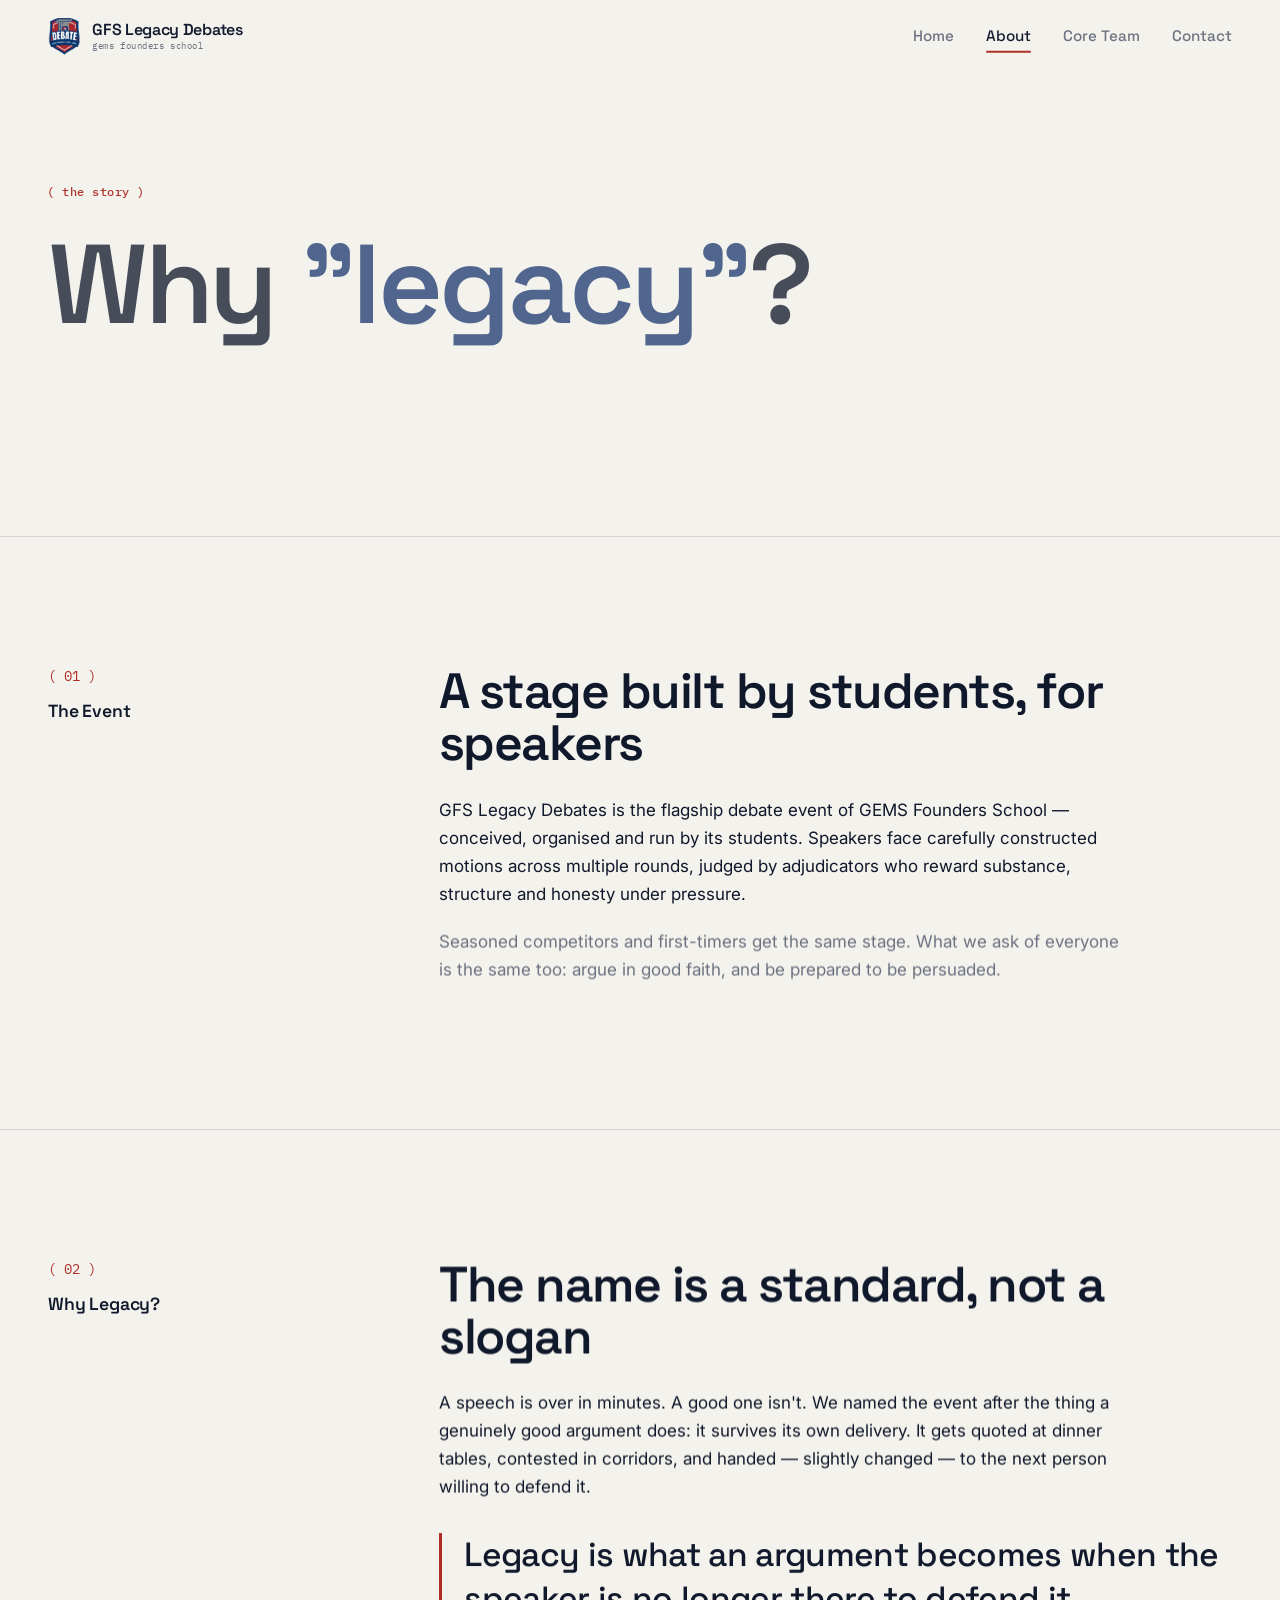
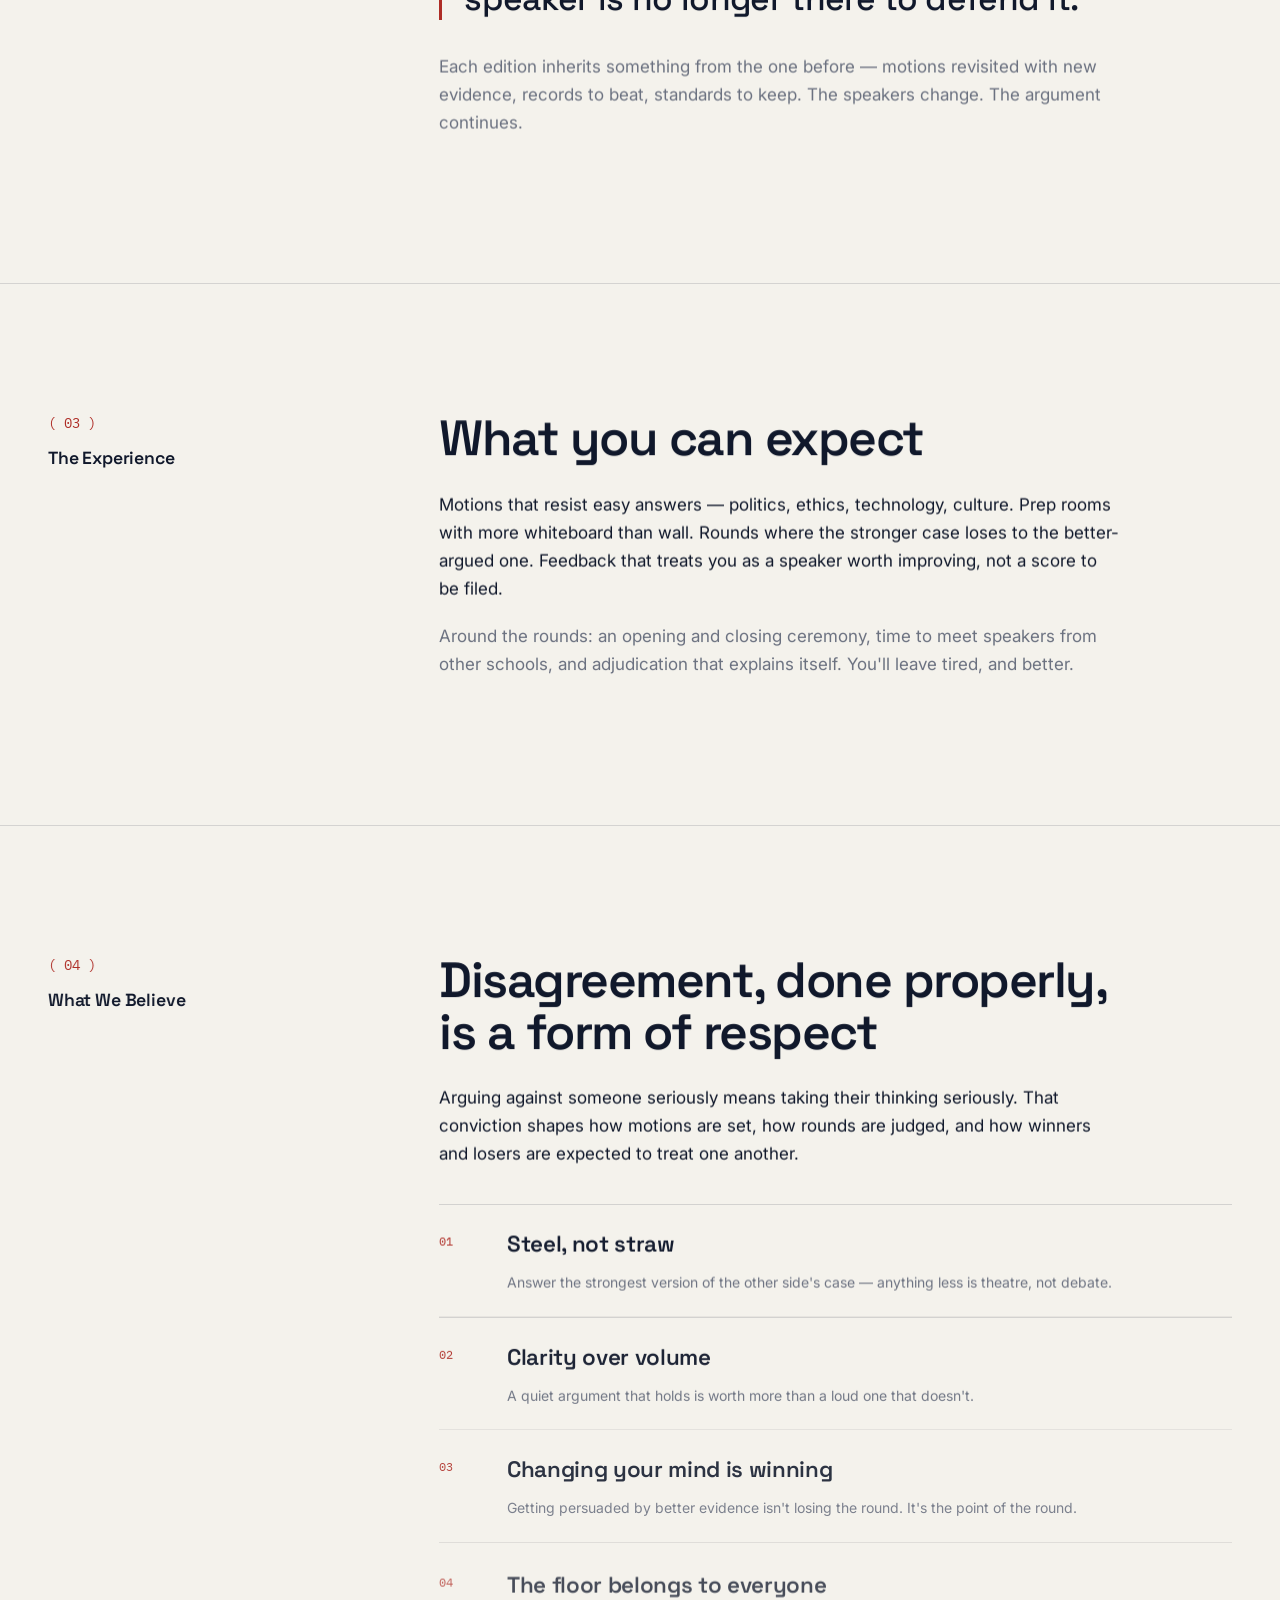
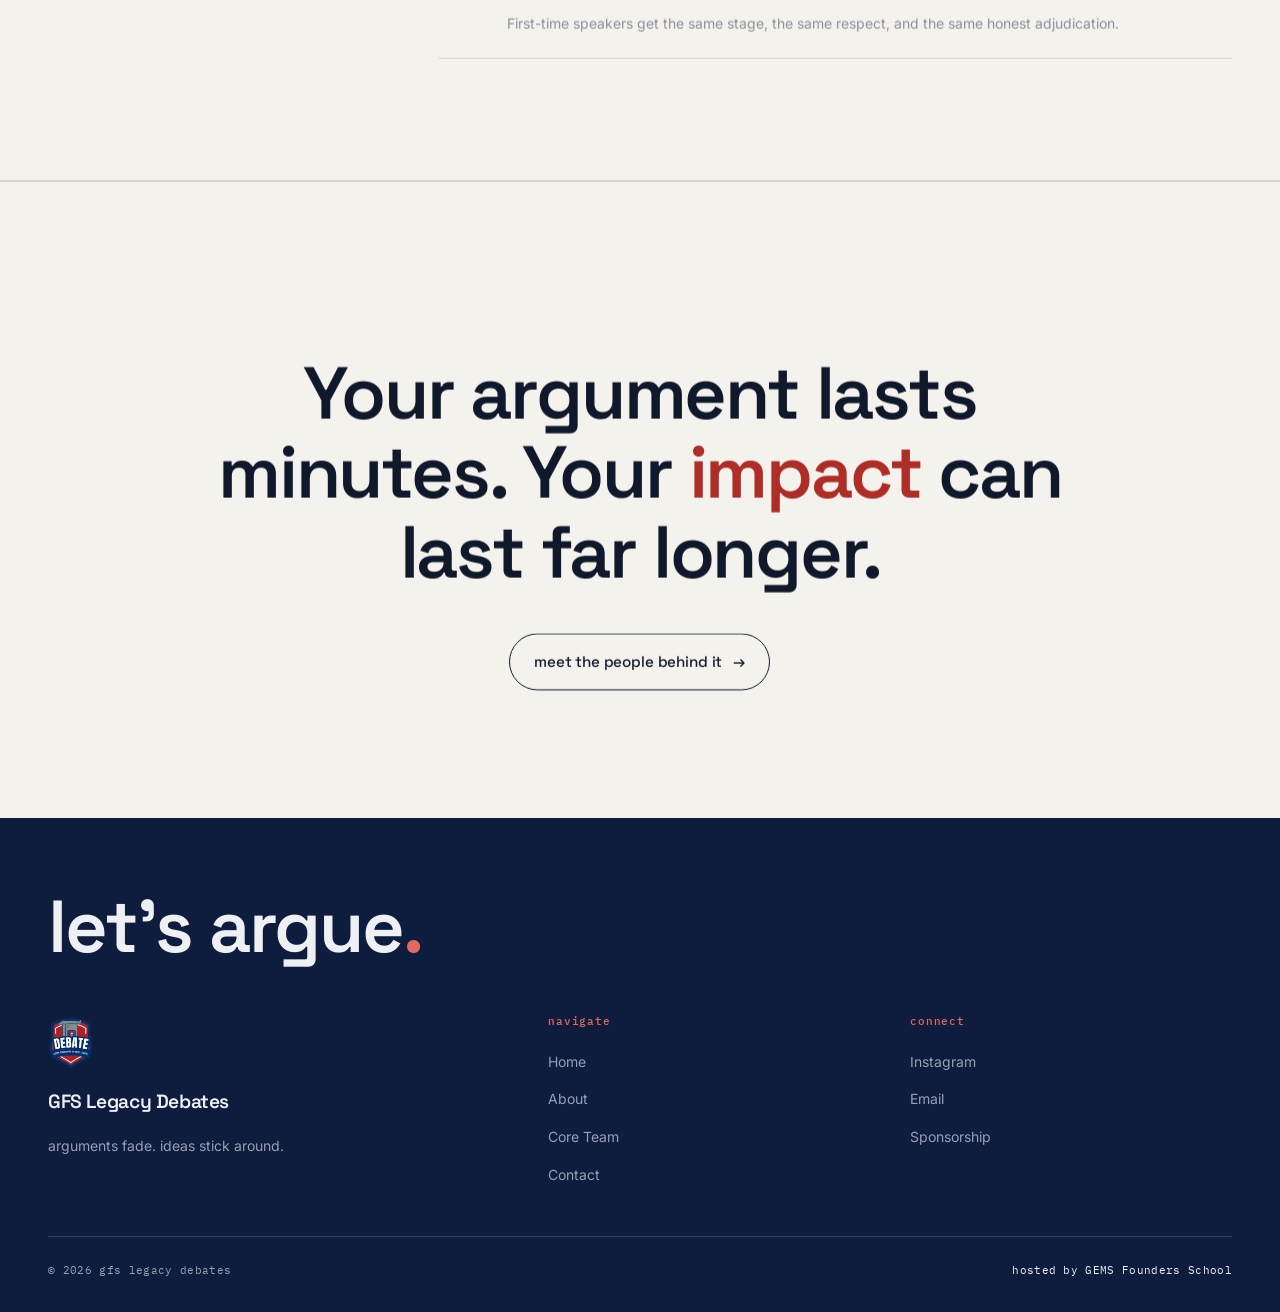
==== commit aef51053: "Redesign: nonchalant modern direction with official crest logo and navy/red palette Co-authored-by: " ====
--- a/about.html
+++ b/about.html
@@ -4,19 +4,19 @@
   <meta charset="UTF-8" />
   <meta name="viewport" content="width=device-width, initial-scale=1.0" />
   <title>About — GFS Legacy Debates</title>
-  <meta name="description" content="What GFS Legacy Debates is, why it exists, and what 'legacy' means to the speakers of GEMS Founders School's flagship debate event." />
+  <meta name="description" content="What GFS Legacy Debates is, why it exists, and what 'legacy' actually means to the student-run debate event of GEMS Founders School, Dubai." />
 
   <meta property="og:title" content="About — GFS Legacy Debates" />
-  <meta property="og:description" content="The philosophy behind GEMS Founders School's flagship debate event." />
+  <meta property="og:description" content="Why we named a debate event after the thing that's left when it ends." />
   <meta property="og:type" content="website" />
   <meta property="og:url" content="https://gfslegacydebates.example.com/about.html" />
-  <meta property="og:image" content="assets/og-image.png" />
-
-  <link rel="icon" type="image/svg+xml" href="assets/logo.svg" />
+  <meta property="og:image" content="assets/logo.png" />
+
+  <link rel="icon" type="image/png" href="assets/logo.png" />
 
   <link rel="preconnect" href="https://fonts.googleapis.com" />
   <link rel="preconnect" href="https://fonts.gstatic.com" crossorigin />
-  <link href="https://fonts.googleapis.com/css2?family=Archivo:wght@400;500;600&family=Fraunces:ital,opsz,wght@0,9..144,300..600;1,9..144,300..600&display=swap" rel="stylesheet" />
+  <link href="https://fonts.googleapis.com/css2?family=Space+Grotesk:wght@500;600;700&family=Inter:wght@400;500;600&family=IBM+Plex+Mono:wght@400;500&display=swap" rel="stylesheet" />
 
   <link rel="stylesheet" href="css/style.css" />
   <link rel="stylesheet" href="css/animations.css" />
@@ -29,21 +29,20 @@
   <div class="intro" data-intro aria-hidden="true">
     <div class="intro-inner">
       <div class="intro-logo-mask">
-        <img src="assets/logo.svg" alt="" width="96" height="96" />
-      </div>
-      <div class="intro-rule"></div>
+        <img src="assets/logo.png" alt="" width="170" height="201" />
+      </div>
       <p class="intro-word" data-intro-word>GFS Legacy Debates</p>
-      <p class="intro-tag">Hosted by GEMS Founders School</p>
+      <p class="intro-tag">gems founders school, dubai</p>
     </div>
   </div>
 
   <header class="site-header" data-header>
     <div class="container header-inner">
       <a class="brand" href="index.html" aria-label="GFS Legacy Debates — home">
-        <img class="brand-mark" src="assets/logo.svg" alt="GFS Legacy Debates emblem" width="44" height="44" />
+        <img class="brand-mark" src="assets/logo.png" alt="GFS Legacy Debates crest" width="42" height="50" />
         <span class="brand-word">
           <span class="brand-name">GFS Legacy Debates</span>
-          <span class="brand-sub">GEMS Founders School</span>
+          <span class="brand-sub">gems founders school</span>
         </span>
       </a>
 
@@ -57,7 +56,7 @@
       </nav>
 
       <button class="menu-toggle" data-menu-toggle aria-expanded="false" aria-controls="mobile-menu" aria-label="Toggle navigation menu">
-        <span class="menu-toggle-label" aria-hidden="true">Menu</span>
+        <span class="menu-toggle-label" aria-hidden="true">menu</span>
         <span class="menu-toggle-lines" aria-hidden="true"><span></span><span></span></span>
       </button>
     </div>
@@ -70,21 +69,19 @@
       <li><a class="mobile-menu-link" href="team.html"><span class="idx">03</span>Core Team</a></li>
       <li><a class="mobile-menu-link" href="contact.html"><span class="idx">04</span>Contact</a></li>
     </ul>
-    <p class="mobile-menu-meta">GFS Legacy Debates — GEMS Founders School</p>
+    <p class="mobile-menu-meta">gfs legacy debates — gems founders school, dubai</p>
   </nav>
 
   <main id="main">
 
     <!-- ================= PAGE HERO ================= -->
     <section class="page-hero" aria-labelledby="about-heading">
-      <div class="page-hero-ghost" aria-hidden="true">About</div>
-      <div class="hairlines" aria-hidden="true"><i></i><i></i><i></i></div>
       <div class="container">
-        <p class="kicker" data-hero="kicker">The Story</p>
-        <h1 id="about-heading" data-hero="h1">Why <em style="color: var(--gold);">Legacy</em>?</h1>
-        <p class="lede muted" data-hero="lede">
-          Every debate ends. This event exists for the part of it that doesn't —
-          the idea that stays in the room after the speaker sits down.
+        <p class="kicker" data-hero="kicker">( the story )</p>
+        <h1 id="about-heading" data-hero="h1">Why <span class="accent">"legacy"</span>?</h1>
+        <p class="lede" data-hero="lede">
+          Every debate ends. This event exists for the part that doesn't — the
+          idea still in the room after the speaker sits down.
         </p>
       </div>
     </section>
@@ -93,40 +90,39 @@
     <section class="chapter section-pad" aria-labelledby="ch1-heading">
       <div class="container chapter-grid">
         <div class="chapter-marker" data-reveal="left">
-          <div class="chapter-num" aria-hidden="true">01</div>
+          <div class="chapter-num" aria-hidden="true">( 01 )</div>
           <p class="chapter-label">The Event</p>
         </div>
         <div class="chapter-body">
           <h2 id="ch1-heading" data-reveal>A stage built by students, for speakers</h2>
           <p data-reveal>
             GFS Legacy Debates is the flagship debate event of GEMS Founders
-            School — conceived, organised and run by its students. Over the
-            course of the event, speakers face carefully constructed motions
-            across multiple rounds, judged by adjudicators who reward substance,
-            structure and honesty under pressure.
+            School — conceived, organised and run by its students. Speakers face
+            carefully constructed motions across multiple rounds, judged by
+            adjudicators who reward substance, structure and honesty under
+            pressure.
           </p>
           <p class="muted" data-reveal>
-            The event welcomes both seasoned competitors and first-time
-            speakers. What it asks of everyone is the same: come prepared to
-            argue in good faith, and be prepared to be persuaded.
+            Seasoned competitors and first-timers get the same stage. What we
+            ask of everyone is the same too: argue in good faith, and be
+            prepared to be persuaded.
           </p>
         </div>
       </div>
     </section>
 
     <!-- ================= 02 — WHY LEGACY ================= -->
-    <section class="chapter on-paper section-pad" aria-labelledby="ch2-heading">
-      <div class="hairlines" aria-hidden="true"><i></i><i></i><i></i></div>
-      <div class="container chapter-grid">
-        <div class="chapter-marker" data-reveal="left">
-          <div class="chapter-num" aria-hidden="true">02</div>
+    <section class="chapter section-pad" aria-labelledby="ch2-heading">
+      <div class="container chapter-grid">
+        <div class="chapter-marker" data-reveal="left">
+          <div class="chapter-num" aria-hidden="true">( 02 )</div>
           <p class="chapter-label">Why Legacy?</p>
         </div>
         <div class="chapter-body">
           <h2 id="ch2-heading" data-reveal>The name is a standard, not a slogan</h2>
           <p data-reveal>
-            A speech is over in minutes. A good one isn't. We named this event
-            after the thing a truly good argument does: it survives its own
+            A speech is over in minutes. A good one isn't. We named the event
+            after the thing a genuinely good argument does: it survives its own
             delivery. It gets quoted at dinner tables, contested in corridors,
             and handed — slightly changed — to the next person willing to
             defend it.
@@ -136,9 +132,9 @@
             there to defend it.
           </blockquote>
           <p class="muted" data-reveal>
-            Each edition of the event inherits something from the one before —
-            motions revisited with new evidence, records to beat, standards to
-            keep. The speakers change. The argument continues.
+            Each edition inherits something from the one before — motions
+            revisited with new evidence, records to beat, standards to keep.
+            The speakers change. The argument continues.
           </p>
         </div>
       </div>
@@ -148,42 +144,40 @@
     <section class="chapter section-pad" aria-labelledby="ch3-heading">
       <div class="container chapter-grid">
         <div class="chapter-marker" data-reveal="left">
-          <div class="chapter-num" aria-hidden="true">03</div>
+          <div class="chapter-num" aria-hidden="true">( 03 )</div>
           <p class="chapter-label">The Experience</p>
         </div>
         <div class="chapter-body">
-          <h2 id="ch3-heading" data-reveal>What participants can expect</h2>
-          <p data-reveal>
-            Expect motions that resist easy answers — drawn from politics,
-            ethics, technology and culture. Expect preparation rooms with more
-            whiteboard than wall, rounds where the strongest case loses to a
-            better-argued one, and feedback that treats you as a speaker worth
-            improving, not a score to be filed.
+          <h2 id="ch3-heading" data-reveal>What you can expect</h2>
+          <p data-reveal>
+            Motions that resist easy answers — politics, ethics, technology,
+            culture. Prep rooms with more whiteboard than wall. Rounds where the
+            stronger case loses to the better-argued one. Feedback that treats
+            you as a speaker worth improving, not a score to be filed.
           </p>
           <p class="muted" data-reveal>
-            Beyond the rounds themselves: a hosted opening and closing ceremony,
-            time to meet speakers from other schools, and adjudication that
-            explains its decisions. You will leave tired, and better.
+            Around the rounds: an opening and closing ceremony, time to meet
+            speakers from other schools, and adjudication that explains itself.
+            You'll leave tired, and better.
           </p>
         </div>
       </div>
     </section>
 
     <!-- ================= 04 — WHAT WE BELIEVE ================= -->
-    <section class="chapter on-paper section-pad" aria-labelledby="ch4-heading">
-      <div class="hairlines" aria-hidden="true"><i></i><i></i><i></i></div>
-      <div class="container chapter-grid">
-        <div class="chapter-marker" data-reveal="left">
-          <div class="chapter-num" aria-hidden="true">04</div>
+    <section class="chapter section-pad" aria-labelledby="ch4-heading">
+      <div class="container chapter-grid">
+        <div class="chapter-marker" data-reveal="left">
+          <div class="chapter-num" aria-hidden="true">( 04 )</div>
           <p class="chapter-label">What We Believe</p>
         </div>
         <div class="chapter-body">
           <h2 id="ch4-heading" data-reveal>Disagreement, done properly, is a form of respect</h2>
           <p data-reveal>
-            To argue against someone seriously is to take their thinking
-            seriously. That conviction shapes everything about how this event is
-            run — how motions are set, how rounds are judged, and how winners
-            and losers are expected to treat one another.
+            Arguing against someone seriously means taking their thinking
+            seriously. That conviction shapes how motions are set, how rounds
+            are judged, and how winners and losers are expected to treat one
+            another.
           </p>
           <ul class="believe-list" data-reveal="none">
             <li data-reveal>
@@ -201,13 +195,13 @@
             <li data-reveal>
               <div>
                 <strong>Changing your mind is winning</strong>
-                <span>The person persuaded by better evidence didn't lose the round. They got the point of it.</span>
+                <span>Getting persuaded by better evidence isn't losing the round. It's the point of the round.</span>
               </div>
             </li>
             <li data-reveal>
               <div>
                 <strong>The floor belongs to everyone</strong>
-                <span>First-time speakers are given the same stage, the same respect, and the same honest adjudication.</span>
+                <span>First-time speakers get the same stage, the same respect, and the same honest adjudication.</span>
               </div>
             </li>
           </ul>
@@ -218,14 +212,13 @@
     <!-- ================= CLOSING ================= -->
     <section class="closing section-pad" aria-label="Closing statement">
       <div class="container">
-        <div class="closing-rule" data-grow="y" aria-hidden="true"></div>
+        <p class="kicker" data-reveal>( the short version )</p>
         <p class="statement" data-reveal>
-          Your argument lasts minutes.<br />
-          <em>Your impact can last far longer.</em>
+          Your argument lasts minutes. Your <span class="accent-red">impact</span> can last far longer.
         </p>
         <a class="btn" href="team.html" data-reveal>
-          <span class="btn-label">Meet the People Behind It</span>
-          <span class="btn-arrow" aria-hidden="true"></span>
+          <span class="btn-label">meet the people behind it</span>
+          <span class="btn-arrow" aria-hidden="true">&rarr;</span>
         </a>
       </div>
     </section>
@@ -234,14 +227,15 @@
 
   <footer class="site-footer">
     <div class="container">
+      <p class="footer-headline">let's argue<span class="accent-red">.</span></p>
       <div class="footer-grid">
         <div class="footer-brand">
-          <img src="assets/logo.svg" alt="GFS Legacy Debates emblem" width="46" height="46" loading="lazy" />
+          <img src="assets/logo.png" alt="GFS Legacy Debates crest" width="58" height="69" loading="lazy" />
           <span class="footer-name">GFS Legacy Debates</span>
-          <p class="footer-line">Arguments fade. Ideas leave a legacy.</p>
+          <p class="footer-line">arguments fade. ideas stick around.</p>
         </div>
         <div class="footer-col">
-          <h3>Navigate</h3>
+          <h3>navigate</h3>
           <ul>
             <li><a href="index.html">Home</a></li>
             <li><a href="about.html">About</a></li>
@@ -250,7 +244,7 @@
           </ul>
         </div>
         <div class="footer-col">
-          <h3>Connect</h3>
+          <h3>connect</h3>
           <ul>
             <li><a href="https://instagram.com/gfslegacydebates" rel="noopener" target="_blank">Instagram</a></li>
             <li><a href="mailto:legacydebates@gemsfs.example.com">Email</a></li>
@@ -259,8 +253,8 @@
         </div>
       </div>
       <div class="footer-base">
-        <span>&copy; <span data-year>2026</span> GFS Legacy Debates. All rights reserved.</span>
-        <span class="host">Hosted by GEMS Founders School</span>
+        <span>&copy; <span data-year>2026</span> gfs legacy debates</span>
+        <span class="host">hosted by GEMS Founders School</span>
       </div>
     </div>
   </footer>
--- a/css/style.css
+++ b/css/style.css
@@ -1,49 +1,48 @@
 /* ==========================================================================
    GFS LEGACY DEBATES — Core stylesheet
-   Design system, layout, and components.
-   Palette: ink (deep navy-black), paper (warm ivory), gold accent.
-   Type: Fraunces (display serif) + Archivo (grotesque sans).
+   Direction: nonchalant, modern, custom. Light off-white base, navy ink,
+   logo red used sparingly. Big grotesque type, mono labels, flat surfaces,
+   generous whitespace. No ornament for ornament's sake.
+   Palette is sampled from the official crest (assets/logo.png).
    ========================================================================== */
 
 /* ---------- Design tokens ---------- */
 
 :root {
-  /* Colour */
-  --ink: #0a0d14;
-  --ink-raise: #0e1220;
-  --ink-soft: #141827;
-  --paper: #f3eee3;
-  --paper-deep: #eae3d1;
-  --text-dark: #ede7da;        /* text on ink */
-  --muted-dark: #a49d8f;       /* muted text on ink */
-  --text-light: #14161d;       /* text on paper */
-  --muted-light: #6d675c;      /* muted text on paper */
-  --gold: #c4a05c;
-  --gold-deep: #9c7b3c;
-  --line-dark: rgba(237, 231, 218, 0.14);
-  --line-light: rgba(20, 22, 29, 0.16);
+  /* Colour — from the crest */
+  --bg: #f4f2ec;            /* warm off-white base */
+  --surface: #fbfaf7;       /* raised cards / form fields */
+  --ink: #10182b;           /* near-black navy text */
+  --navy: #1e3a70;          /* crest navy — accents, dark surfaces */
+  --navy-deep: #0e1c3d;     /* footer / dark band */
+  --red: #ae2d26;           /* crest red — small doses only */
+  --muted: #6b7180;         /* secondary text */
+  --line: rgba(16, 24, 43, 0.14);
+  --line-strong: rgba(16, 24, 43, 0.55);
+  --line-invert: rgba(244, 242, 236, 0.16);
 
   /* Type */
-  --font-display: "Fraunces", Georgia, "Times New Roman", serif;
-  --font-body: "Archivo", "Helvetica Neue", Arial, sans-serif;
-
-  --step--1: clamp(0.8rem, 0.75rem + 0.2vw, 0.875rem);
+  --font-display: "Space Grotesk", "Helvetica Neue", Arial, sans-serif;
+  --font-body: "Inter", "Helvetica Neue", Arial, sans-serif;
+  --font-mono: "IBM Plex Mono", "SFMono-Regular", Consolas, monospace;
+
+  --step--1: clamp(0.8rem, 0.76rem + 0.2vw, 0.875rem);
   --step-0: clamp(0.95rem, 0.9rem + 0.25vw, 1.0625rem);
-  --step-1: clamp(1.15rem, 1.05rem + 0.5vw, 1.375rem);
-  --step-2: clamp(1.5rem, 1.3rem + 1vw, 2rem);
-  --step-3: clamp(2rem, 1.6rem + 2vw, 3rem);
-  --step-4: clamp(2.6rem, 1.9rem + 3.4vw, 4.4rem);
-  --step-5: clamp(3.2rem, 2rem + 6vw, 6.4rem);
+  --step-1: clamp(1.15rem, 1.05rem + 0.5vw, 1.4rem);
+  --step-2: clamp(1.5rem, 1.3rem + 1vw, 2.1rem);
+  --step-3: clamp(2rem, 1.6rem + 2vw, 3.1rem);
+  --step-4: clamp(2.6rem, 1.9rem + 3.6vw, 4.6rem);
+  --step-5: clamp(3.4rem, 2.1rem + 6.5vw, 7rem);
 
   /* Layout */
-  --container: 76rem;
+  --container: 78rem;
   --gutter: clamp(1.25rem, 4vw, 3rem);
-  --section-y: clamp(4.5rem, 10vw, 8.5rem);
-  --header-h: 4.75rem;
+  --section-y: clamp(4.5rem, 10vw, 8rem);
+  --header-h: 4.5rem;
+  --radius: 14px;
 
   /* Motion */
   --ease-out: cubic-bezier(0.22, 1, 0.36, 1);
-  --dur: 0.5s;
 }
 
 /* ---------- Base ---------- */
@@ -61,8 +60,8 @@
 
 body {
   margin: 0;
-  background: var(--ink);
-  color: var(--text-dark);
+  background: var(--bg);
+  color: var(--ink);
   font-family: var(--font-body);
   font-size: var(--step-0);
   line-height: 1.65;
@@ -75,23 +74,12 @@
   overflow: hidden;
 }
 
-/* Film-grain overlay, barely visible */
-body::after {
-  content: "";
-  position: fixed;
-  inset: 0;
-  z-index: 9997;
-  pointer-events: none;
-  opacity: 0.05;
-  background-image: url("data:image/svg+xml,%3Csvg xmlns='http://www.w3.org/2000/svg' width='140' height='140'%3E%3Cfilter id='n'%3E%3CfeTurbulence type='fractalNoise' baseFrequency='0.85' numOctaves='2'/%3E%3C/filter%3E%3Crect width='140' height='140' filter='url(%23n)' opacity='0.55'/%3E%3C/svg%3E");
-}
-
 h1, h2, h3, h4 {
   font-family: var(--font-display);
-  font-weight: 420;
-  line-height: 1.08;
-  letter-spacing: -0.015em;
-  margin: 0 0 0.6em;
+  font-weight: 600;
+  line-height: 1.04;
+  letter-spacing: -0.03em;
+  margin: 0 0 0.55em;
 }
 
 p {
@@ -114,19 +102,13 @@
   list-style: none;
 }
 
-em, i {
-  font-family: var(--font-display);
-  font-style: italic;
-  letter-spacing: 0;
-}
-
 ::selection {
-  background: var(--gold);
-  color: var(--ink);
+  background: var(--navy);
+  color: var(--bg);
 }
 
 :focus-visible {
-  outline: 2px solid var(--gold);
+  outline: 2px solid var(--red);
   outline-offset: 3px;
 }
 
@@ -153,10 +135,11 @@
   left: 1rem;
   z-index: 10000;
   padding: 0.75rem 1.25rem;
-  background: var(--gold);
-  color: var(--ink);
+  background: var(--navy);
+  color: #fff;
   font-weight: 600;
   font-size: var(--step--1);
+  border-radius: 8px;
 }
 
 .skip-link:focus-visible {
@@ -165,81 +148,75 @@
 
 /* ---------- Shared text patterns ---------- */
 
+/* Casual mono tag, e.g. "( the event )" */
 .kicker {
-  display: inline-flex;
-  align-items: center;
-  gap: 0.9rem;
-  font-size: 0.72rem;
-  font-weight: 600;
-  letter-spacing: 0.32em;
-  text-transform: uppercase;
-  color: var(--gold);
-  margin-bottom: clamp(1.1rem, 2.5vw, 1.75rem);
-}
-
-.kicker::before {
-  content: "";
-  width: 2.4rem;
-  height: 1px;
-  background: currentColor;
-  flex: none;
+  display: inline-block;
+  font-family: var(--font-mono);
+  font-size: 0.78rem;
+  font-weight: 500;
+  letter-spacing: 0.04em;
+  color: var(--red);
+  margin-bottom: clamp(1rem, 2.5vw, 1.5rem);
 }
 
 .section-title {
   font-size: var(--step-4);
-  max-width: 18ch;
-}
-
-.section-title em {
-  color: var(--gold);
+  max-width: 20ch;
+}
+
+.section-title .accent {
+  color: var(--navy);
 }
 
 .lede {
   font-size: var(--step-1);
-  line-height: 1.55;
-  max-width: 34ch;
-  font-weight: 300;
-}
-
-.on-paper {
-  background: var(--paper);
-  color: var(--text-light);
-}
-
-.on-paper .muted { color: var(--muted-light); }
-.muted { color: var(--muted-dark); }
+  line-height: 1.5;
+  max-width: 38ch;
+  font-weight: 400;
+}
+
+.muted {
+  color: var(--muted);
+}
+
+.on-dark {
+  background: var(--navy-deep);
+  color: #eef0f4;
+}
+
+.on-dark .muted { color: #97a0b4; }
+.on-dark .kicker { color: #e2695f; }
 
 /* ---------- Buttons ---------- */
 
 .btn {
-  --btn-fg: var(--text-dark);
   position: relative;
   display: inline-flex;
   align-items: center;
-  gap: 0.9rem;
-  padding: 1rem 1.75rem;
-  min-height: 3.25rem;
-  border: 1px solid var(--gold-deep);
-  color: var(--btn-fg);
+  gap: 0.7rem;
+  padding: 0.95rem 1.5rem;
+  min-height: 3.1rem;
+  border: 1px solid var(--ink);
+  border-radius: 999px;
+  color: var(--ink);
   background: transparent;
-  font-family: var(--font-body);
-  font-size: 0.8rem;
-  font-weight: 600;
-  letter-spacing: 0.22em;
-  text-transform: uppercase;
+  font-family: var(--font-display);
+  font-size: 0.95rem;
+  font-weight: 500;
+  letter-spacing: -0.01em;
   cursor: pointer;
   overflow: hidden;
-  transition: color 0.45s var(--ease-out), border-color 0.45s var(--ease-out);
+  transition: color 0.35s var(--ease-out), border-color 0.35s var(--ease-out);
 }
 
 .btn::before {
   content: "";
   position: absolute;
   inset: 0;
-  background: var(--gold);
-  transform: scaleX(0);
-  transform-origin: left center;
-  transition: transform 0.45s var(--ease-out);
+  background: var(--ink);
+  border-radius: inherit;
+  transform: translateY(101%);
+  transition: transform 0.4s var(--ease-out);
   z-index: 0;
 }
 
@@ -248,80 +225,70 @@
   z-index: 1;
 }
 
-.btn .btn-label {
-  transition: transform 0.45s var(--ease-out);
-}
-
 .btn .btn-arrow {
-  width: 1.15rem;
-  height: 1px;
-  background: currentColor;
-  position: relative;
-  transition: transform 0.45s var(--ease-out);
-}
-
-.btn .btn-arrow::after {
-  content: "";
-  position: absolute;
-  right: 0;
-  top: 50%;
-  width: 0.45rem;
-  height: 0.45rem;
-  border-top: 1px solid currentColor;
-  border-right: 1px solid currentColor;
-  transform: translateY(-50%) rotate(45deg);
+  display: inline-block;
+  transition: transform 0.35s var(--ease-out);
 }
 
 .btn:hover,
 .btn:focus-visible {
-  color: var(--ink);
-  border-color: var(--gold);
+  color: var(--bg);
 }
 
 .btn:hover::before,
 .btn:focus-visible::before {
-  transform: scaleX(1);
-}
-
-.btn:hover .btn-label { transform: translateX(2px); }
-.btn:hover .btn-arrow { transform: translateX(5px); }
-
-.btn--ghost {
-  border-color: var(--line-dark);
-}
-
-.on-paper .btn {
-  --btn-fg: var(--text-light);
-}
-
-.on-paper .btn--ghost {
-  border-color: var(--line-light);
+  transform: translateY(0);
+}
+
+.btn:hover .btn-arrow {
+  transform: translateX(4px);
+}
+
+.btn--solid {
+  background: var(--ink);
+  color: var(--bg);
+}
+
+.btn--solid::before {
+  background: var(--red);
+}
+
+.btn--solid:hover,
+.btn--solid:focus-visible {
+  color: #fff;
+  border-color: var(--red);
+}
+
+.on-dark .btn {
+  border-color: #eef0f4;
+  color: #eef0f4;
+}
+
+.on-dark .btn::before {
+  background: #eef0f4;
+}
+
+.on-dark .btn:hover,
+.on-dark .btn:focus-visible {
+  color: var(--navy-deep);
 }
 
 .text-link {
   display: inline-block;
   position: relative;
   font-weight: 500;
-  color: var(--gold);
+  color: var(--navy);
   padding-bottom: 2px;
-}
-
-.text-link::after {
-  content: "";
-  position: absolute;
-  left: 0;
-  bottom: 0;
-  width: 100%;
-  height: 1px;
-  background: currentColor;
-  transform: scaleX(0.35);
-  transform-origin: left;
-  transition: transform 0.4s var(--ease-out);
-}
-
-.text-link:hover::after,
-.text-link:focus-visible::after {
-  transform: scaleX(1);
+  background-image: linear-gradient(currentColor, currentColor);
+  background-size: 100% 1px;
+  background-repeat: no-repeat;
+  background-position: 0 100%;
+  transition: color 0.3s ease;
+}
+
+.text-link:hover,
+.text-link:focus-visible {
+  color: var(--red);
 }
 
 /* ---------- Header / navigation ---------- */
@@ -332,15 +299,15 @@
   left: 0;
   right: 0;
   z-index: 900;
-  transition: background 0.4s ease, border-color 0.4s ease, transform 0.45s var(--ease-out);
+  transition: background 0.35s ease, border-color 0.35s ease, transform 0.4s var(--ease-out);
   border-bottom: 1px solid transparent;
 }
 
 .site-header.is-solid {
-  background: rgba(10, 13, 20, 0.88);
-  -webkit-backdrop-filter: blur(14px);
-  backdrop-filter: blur(14px);
-  border-bottom-color: var(--line-dark);
+  background: rgba(244, 242, 236, 0.9);
+  -webkit-backdrop-filter: blur(12px);
+  backdrop-filter: blur(12px);
+  border-bottom-color: var(--line);
 }
 
 .site-header.is-hidden {
@@ -358,83 +325,80 @@
 .brand {
   display: inline-flex;
   align-items: center;
-  gap: 0.85rem;
+  gap: 0.7rem;
 }
 
 .brand-mark {
-  width: 2.6rem;
-  height: 2.6rem;
+  width: auto;
+  height: 2.45rem;
   flex: none;
-  transition: transform 0.5s var(--ease-out);
+  transition: transform 0.4s var(--ease-out);
 }
 
 .brand:hover .brand-mark {
-  transform: rotate(8deg);
+  transform: rotate(-6deg);
 }
 
 .brand-word {
   display: flex;
   flex-direction: column;
-  line-height: 1.12;
+  line-height: 1.1;
 }
 
 .brand-name {
   font-family: var(--font-display);
-  font-size: 1.05rem;
-  letter-spacing: 0.02em;
-  color: var(--text-dark);
+  font-size: 1rem;
+  font-weight: 600;
+  letter-spacing: -0.02em;
 }
 
 .brand-sub {
-  font-size: 0.6rem;
-  letter-spacing: 0.28em;
-  text-transform: uppercase;
-  color: var(--muted-dark);
+  font-family: var(--font-mono);
+  font-size: 0.58rem;
+  letter-spacing: 0.06em;
+  color: var(--muted);
   margin-top: 2px;
 }
 
 .site-nav ul {
   display: flex;
-  gap: clamp(1.5rem, 3vw, 2.75rem);
+  align-items: center;
+  gap: clamp(1.25rem, 2.5vw, 2.25rem);
 }
 
 .nav-link {
   position: relative;
   display: inline-block;
   padding: 0.5rem 0;
-  font-size: 0.78rem;
+  font-family: var(--font-display);
+  font-size: 0.95rem;
   font-weight: 500;
-  letter-spacing: 0.2em;
-  text-transform: uppercase;
-  color: var(--muted-dark);
-  transition: color 0.3s ease;
+  color: var(--muted);
+  transition: color 0.25s ease;
 }
 
 .nav-link::after {
   content: "";
   position: absolute;
   left: 0;
-  bottom: 0.2rem;
+  bottom: 0.25rem;
   width: 100%;
-  height: 1px;
-  background: var(--gold);
+  height: 2px;
+  border-radius: 2px;
+  background: var(--red);
   transform: scaleX(0);
   transform-origin: right;
-  transition: transform 0.45s var(--ease-out);
+  transition: transform 0.4s var(--ease-out);
 }
 
 .nav-link:hover,
 .nav-link:focus-visible,
 .nav-link.is-active {
-  color: var(--text-dark);
+  color: var(--ink);
 }
 
 .nav-link:hover::after,
-.nav-link:focus-visible::after {
-  transform: scaleX(1);
-  transform-origin: left;
-}
-
+.nav-link:focus-visible::after,
 .nav-link.is-active::after {
   transform: scaleX(1);
   transform-origin: left;
@@ -450,42 +414,41 @@
   border: 0;
   padding: 0.6rem 0;
   cursor: pointer;
-  color: var(--text-dark);
+  color: var(--ink);
 }
 
 .menu-toggle-label {
+  font-family: var(--font-mono);
   font-size: 0.72rem;
-  font-weight: 600;
-  letter-spacing: 0.3em;
-  text-transform: uppercase;
+  letter-spacing: 0.08em;
 }
 
 .menu-toggle-lines {
   display: inline-flex;
   flex-direction: column;
-  gap: 7px;
-  width: 2rem;
+  gap: 6px;
+  width: 1.8rem;
 }
 
 .menu-toggle-lines span {
   display: block;
-  height: 1.5px;
+  height: 2px;
+  border-radius: 2px;
   background: currentColor;
   transition: transform 0.4s var(--ease-out), width 0.4s var(--ease-out);
 }
 
 .menu-toggle-lines span:last-child {
-  width: 70%;
-  align-self: flex-end;
+  width: 65%;
 }
 
 .menu-toggle[aria-expanded="true"] .menu-toggle-lines span:first-child {
-  transform: translateY(4.25px) rotate(45deg);
+  transform: translateY(4px) rotate(45deg);
 }
 
 .menu-toggle[aria-expanded="true"] .menu-toggle-lines span:last-child {
   width: 100%;
-  transform: translateY(-4.25px) rotate(-45deg);
+  transform: translateY(-4px) rotate(-45deg);
 }
 
 /* Full-screen mobile menu */
@@ -494,7 +457,7 @@
   position: fixed;
   inset: 0;
   z-index: 880;
-  background: var(--ink-raise);
+  background: var(--bg);
   display: flex;
   flex-direction: column;
   justify-content: center;
@@ -510,55 +473,44 @@
 .mobile-menu.is-open {
   visibility: visible;
   opacity: 1;
-  transition: opacity 0.35s ease;
-}
-
-.mobile-menu::before {
-  content: "";
-  position: absolute;
-  top: 0;
-  bottom: 0;
-  left: var(--gutter);
-  width: 1px;
-  background: var(--line-dark);
+  transition: opacity 0.3s ease;
 }
 
 .mobile-menu ul {
   display: flex;
   flex-direction: column;
-  gap: 0.25rem;
 }
 
 .mobile-menu-link {
   display: flex;
   align-items: baseline;
-  gap: 1.1rem;
-  padding: 0.85rem 0 0.85rem 1.75rem;
-  font-family: var(--font-display);
-  font-size: clamp(2.2rem, 9vw, 3.4rem);
+  gap: 1rem;
+  padding: 0.8rem 0;
+  border-bottom: 1px solid var(--line);
+  font-family: var(--font-display);
+  font-size: clamp(2rem, 8.5vw, 3.2rem);
+  font-weight: 600;
+  letter-spacing: -0.03em;
   line-height: 1.05;
-  color: var(--text-dark);
 }
 
 .mobile-menu-link .idx {
-  font-family: var(--font-body);
+  font-family: var(--font-mono);
   font-size: 0.7rem;
-  letter-spacing: 0.3em;
-  color: var(--gold);
+  font-weight: 400;
+  color: var(--red);
 }
 
 .mobile-menu-link.is-active {
-  color: var(--gold);
-  font-style: italic;
+  color: var(--navy);
 }
 
 .mobile-menu-meta {
-  margin-top: 3rem;
-  padding-left: 1.75rem;
-  font-size: 0.72rem;
-  letter-spacing: 0.25em;
-  text-transform: uppercase;
-  color: var(--muted-dark);
+  margin-top: 2.5rem;
+  font-family: var(--font-mono);
+  font-size: 0.7rem;
+  letter-spacing: 0.04em;
+  color: var(--muted);
 }
 
 /* ---------- Intro overlay ---------- */
@@ -567,7 +519,7 @@
   position: fixed;
   inset: 0;
   z-index: 9998;
-  background: #06080d;
+  background: var(--bg);
   display: flex;
   align-items: center;
   justify-content: center;
@@ -583,9 +535,8 @@
 }
 
 .intro-logo-mask {
-  width: clamp(4.5rem, 12vw, 6.5rem);
-  margin: 0 auto 1.75rem;
-  overflow: hidden;
+  width: clamp(4.25rem, 11vw, 5.75rem);
+  margin: 0 auto 1.5rem;
 }
 
 .intro-logo-mask img {
@@ -593,37 +544,27 @@
   opacity: 0;
 }
 
-.intro-rule {
-  width: min(21rem, 70vw);
-  height: 1px;
-  margin: 0 auto 1.6rem;
-  background: var(--gold);
-  transform: scaleX(0);
-  transform-origin: center;
-}
-
 .intro-word {
   font-family: var(--font-display);
-  font-size: clamp(1.5rem, 5vw, 2.4rem);
-  letter-spacing: 0.14em;
-  text-transform: uppercase;
-  color: var(--text-dark);
-  margin: 0 0 0.9rem;
+  font-size: clamp(1.4rem, 4.5vw, 2.1rem);
+  font-weight: 600;
+  letter-spacing: -0.02em;
+  margin: 0 0 0.7rem;
   min-height: 1.2em;
 }
 
 .intro-word .ch {
   display: inline-block;
   opacity: 0;
-  transform: translateY(0.55em);
+  transform: translateY(0.5em);
   white-space: pre;
 }
 
 .intro-tag {
+  font-family: var(--font-mono);
   font-size: 0.66rem;
-  letter-spacing: 0.4em;
-  text-transform: uppercase;
-  color: var(--muted-dark);
+  letter-spacing: 0.06em;
+  color: var(--muted);
   opacity: 0;
   margin: 0;
 }
@@ -636,72 +577,32 @@
 
 .page-hero {
   position: relative;
-  padding: calc(var(--header-h) + clamp(4rem, 10vw, 7rem)) 0 clamp(3.5rem, 7vw, 5.5rem);
-  border-bottom: 1px solid var(--line-dark);
+  padding: calc(var(--header-h) + clamp(3.5rem, 9vw, 6.5rem)) 0 clamp(3rem, 6vw, 5rem);
+  border-bottom: 1px solid var(--line);
   overflow: hidden;
 }
 
 .page-hero .kicker {
-  margin-bottom: 1.25rem;
+  margin-bottom: 1rem;
 }
 
 .page-hero h1 {
   font-size: var(--step-5);
-  margin-bottom: 0.35em;
+  margin-bottom: 0.3em;
+}
+
+.page-hero h1 .accent {
+  color: var(--navy);
 }
 
 .page-hero .lede {
-  max-width: 44ch;
-}
-
-.page-hero-ghost {
-  position: absolute;
-  right: -2%;
-  bottom: -0.28em;
-  font-family: var(--font-display);
-  font-size: clamp(7rem, 24vw, 19rem);
-  line-height: 1;
-  letter-spacing: 0.02em;
-  color: transparent;
-  -webkit-text-stroke: 1px rgba(237, 231, 218, 0.08);
-  pointer-events: none;
-  user-select: none;
-  white-space: nowrap;
-}
-
-section {
-  position: relative;
+  max-width: 48ch;
+  color: var(--muted);
 }
 
 .section-pad {
   padding-block: var(--section-y);
 }
-
-/* Vertical hairlines used as a background motif */
-
-.hairlines {
-  position: absolute;
-  inset: 0;
-  pointer-events: none;
-}
-
-.hairlines i {
-  position: absolute;
-  top: 0;
-  bottom: 0;
-  width: 1px;
-  background: var(--line-dark);
-  opacity: 0.5;
-}
-
-.on-paper .hairlines i {
-  background: var(--line-light);
-  opacity: 0.4;
-}
-
-.hairlines i:nth-child(1) { left: 25%; }
-.hairlines i:nth-child(2) { left: 50%; }
-.hairlines i:nth-child(3) { left: 75%; }
 
 /* ==========================================================================
    HOME — hero
@@ -712,76 +613,39 @@
   min-height: 100svh;
   display: flex;
   flex-direction: column;
-  justify-content: flex-end;
-  padding: calc(var(--header-h) + 3rem) 0 clamp(3rem, 6vw, 4.5rem);
+  justify-content: center;
+  padding-top: var(--header-h);
   overflow: hidden;
 }
-
-.hero-ghost {
-  position: absolute;
-  left: 50%;
-  top: 44%;
-  transform: translate(-50%, -50%);
-  font-family: var(--font-display);
-  font-size: clamp(8rem, 30vw, 26rem);
-  letter-spacing: 0.04em;
-  color: transparent;
-  -webkit-text-stroke: 1px rgba(237, 231, 218, 0.07);
-  pointer-events: none;
-  user-select: none;
-  white-space: nowrap;
-  will-change: transform;
-}
-
-.hero-fragments {
-  position: absolute;
-  inset: 0;
-  pointer-events: none;
-  font-size: 0.62rem;
-  letter-spacing: 0.5em;
-  text-transform: uppercase;
-  color: rgba(196, 160, 92, 0.4);
-}
-
-.hero-fragments span {
-  position: absolute;
-}
-
-.hero-fragments span:nth-child(1) { top: 22%; left: 8%; }
-.hero-fragments span:nth-child(2) { top: 34%; right: 7%; writing-mode: vertical-rl; letter-spacing: 0.6em; }
-.hero-fragments span:nth-child(3) { bottom: 38%; left: 4%; writing-mode: vertical-rl; letter-spacing: 0.6em; }
-.hero-fragments span:nth-child(4) { top: 16%; right: 26%; }
 
 .hero-content {
   position: relative;
   z-index: 2;
+  display: grid;
+  grid-template-columns: minmax(0, 7.5fr) minmax(0, 4.5fr);
+  gap: clamp(2rem, 5vw, 5rem);
+  align-items: center;
+  flex: 1;
+  padding-block: clamp(2rem, 5vw, 3rem);
 }
 
 .hero-school {
-  display: flex;
-  align-items: center;
-  gap: 1rem;
-  font-size: 0.7rem;
-  font-weight: 600;
-  letter-spacing: 0.34em;
-  text-transform: uppercase;
-  color: var(--gold);
-  margin-bottom: clamp(1.5rem, 3vw, 2.25rem);
-}
-
-.hero-school::after {
-  content: "";
-  height: 1px;
-  width: clamp(3rem, 8vw, 7rem);
-  background: var(--gold-deep);
+  font-family: var(--font-mono);
+  font-size: 0.78rem;
+  letter-spacing: 0.03em;
+  color: var(--muted);
+  margin-bottom: clamp(1.25rem, 3vw, 2rem);
+}
+
+.hero-school .dot {
+  color: var(--red);
 }
 
 .hero-title {
-  font-size: clamp(3.4rem, 12.5vw, 9.8rem);
-  line-height: 0.94;
-  letter-spacing: -0.02em;
-  margin: 0 0 clamp(1.75rem, 3.5vw, 2.5rem);
-  text-transform: uppercase;
+  font-size: clamp(3.2rem, 11vw, 8.6rem);
+  line-height: 0.96;
+  letter-spacing: -0.045em;
+  margin: 0 0 clamp(1.5rem, 3vw, 2.25rem);
 }
 
 .hero-title .line {
@@ -793,232 +657,229 @@
   display: inline-block;
 }
 
-.hero-title .word-outline {
-  color: transparent;
-  -webkit-text-stroke: 1.5px var(--text-dark);
-}
-
-.hero-title .word-italic {
-  font-style: italic;
-  font-weight: 350;
-  color: var(--gold);
-  text-transform: none;
-  letter-spacing: 0;
-}
-
-.hero-under {
-  display: grid;
-  grid-template-columns: minmax(0, 1.15fr) minmax(0, 1fr);
-  gap: clamp(2rem, 5vw, 5rem);
-  align-items: end;
-  border-top: 1px solid var(--line-dark);
-  padding-top: clamp(1.5rem, 3vw, 2.25rem);
+.hero-title .accent {
+  color: var(--navy);
+}
+
+.hero-title .full-stop {
+  color: var(--red);
 }
 
 .hero-tagline {
   font-family: var(--font-display);
-  font-size: var(--step-2);
-  font-weight: 340;
-  line-height: 1.25;
-  margin: 0;
-}
-
-.hero-tagline em { color: var(--gold); }
+  font-size: var(--step-1);
+  font-weight: 500;
+  letter-spacing: -0.01em;
+  margin: 0 0 1rem;
+}
 
 .hero-aside p {
-  max-width: 42ch;
-  color: var(--muted-dark);
-  margin-bottom: 1.6rem;
+  max-width: 46ch;
+  color: var(--muted);
+  margin-bottom: 1.75rem;
 }
 
 .hero-actions {
   display: flex;
   flex-wrap: wrap;
-  gap: 1rem;
-}
-
-.hero-scroll {
+  gap: 0.8rem;
+}
+
+/* Crest sitting casually to the right */
+
+.hero-crest {
+  justify-self: center;
+  position: relative;
+  width: min(15rem, 60%);
+}
+
+.hero-crest img {
+  width: 100%;
+  transform: rotate(-5deg);
+  transition: transform 0.6s var(--ease-out);
+}
+
+.hero-crest:hover img {
+  transform: rotate(0deg) scale(1.03);
+}
+
+.hero-crest .crest-tag {
   position: absolute;
-  right: var(--gutter);
-  bottom: clamp(3rem, 6vw, 4.5rem);
+  bottom: -1.4rem;
+  left: 50%;
+  transform: translateX(-50%);
+  white-space: nowrap;
+  font-family: var(--font-mono);
+  font-size: 0.66rem;
+  letter-spacing: 0.05em;
+  color: var(--muted);
+}
+
+/* Marquee strip at the bottom of the hero */
+
+.marquee {
+  position: relative;
   z-index: 2;
-  display: flex;
-  flex-direction: column;
+  border-top: 1px solid var(--line);
+  padding-block: 1rem;
+  overflow: hidden;
+  white-space: nowrap;
+}
+
+.marquee-track {
+  display: inline-flex;
+  gap: 3rem;
+  padding-right: 3rem;
+  animation: marquee 26s linear infinite;
+  will-change: transform;
+}
+
+.marquee span {
+  font-family: var(--font-display);
+  font-size: 1rem;
+  font-weight: 500;
+  letter-spacing: -0.01em;
+  color: var(--muted);
+  display: inline-flex;
   align-items: center;
-  gap: 0.8rem;
-  font-size: 0.6rem;
-  letter-spacing: 0.4em;
-  text-transform: uppercase;
-  color: var(--muted-dark);
-  writing-mode: vertical-rl;
-}
-
-.hero-scroll::after {
+  gap: 3rem;
+}
+
+.marquee span::after {
   content: "";
-  width: 1px;
-  height: 3.4rem;
-  background: linear-gradient(var(--gold), transparent);
-  animation: scroll-pulse 2.6s ease-in-out infinite;
+  width: 6px;
+  height: 6px;
+  border-radius: 50%;
+  background: var(--red);
+  flex: none;
 }
 
 /* ==========================================================================
-   HOME — editorial introduction
+   HOME — the gist (editorial introduction)
    ========================================================================== */
 
-.editorial {
-  position: relative;
-}
-
-.editorial-grid {
+.gist-grid {
   display: grid;
-  grid-template-columns: minmax(0, 5fr) minmax(0, 7fr);
-  gap: clamp(2.5rem, 6vw, 6rem);
-}
-
-.editorial-copy {
-  font-size: var(--step-1);
-  font-weight: 300;
-  line-height: 1.6;
-}
-
-.editorial-copy .opener::first-letter {
-  font-family: var(--font-display);
-  font-size: 3.1em;
-  line-height: 0.8;
-  float: left;
-  padding: 0.08em 0.14em 0 0;
-  color: var(--gold-deep);
-}
-
-.editorial-copy .support {
-  font-size: var(--step-0);
-  color: var(--muted-light);
-  max-width: 56ch;
-}
-
-.editorial-copy .text-link { color: var(--gold-deep); }
+  grid-template-columns: minmax(0, 4fr) minmax(0, 8fr);
+  gap: clamp(2rem, 5vw, 5rem);
+  align-items: start;
+}
+
+.gist-copy .big-line {
+  font-family: var(--font-display);
+  font-size: var(--step-3);
+  font-weight: 500;
+  letter-spacing: -0.025em;
+  line-height: 1.18;
+  margin-bottom: 1.2rem;
+}
+
+.gist-copy .big-line .accent {
+  color: var(--navy);
+}
+
+.gist-copy .big-line .accent-red {
+  color: var(--red);
+}
+
+.gist-copy .support {
+  color: var(--muted);
+  max-width: 58ch;
+}
 
 /* ==========================================================================
    HOME — message from the president
    ========================================================================== */
 
 .president {
-  background: var(--ink-raise);
-  border-block: 1px solid var(--line-dark);
-  overflow: hidden;
+  border-block: 1px solid var(--line);
+  background: var(--surface);
 }
 
 .president-grid {
   display: grid;
-  grid-template-columns: minmax(0, 5fr) minmax(0, 7fr);
+  grid-template-columns: minmax(0, 4.5fr) minmax(0, 7.5fr);
   gap: clamp(2.5rem, 6vw, 6rem);
   align-items: center;
 }
 
 .president-portrait {
   position: relative;
-  max-width: 26rem;
+  max-width: 24rem;
+  margin: 0;
 }
 
 .president-portrait .frame {
   position: relative;
   overflow: hidden;
   aspect-ratio: 3 / 4;
+  border-radius: var(--radius);
+  border: 1px solid var(--line);
+  transform: rotate(-2deg);
+  transition: transform 0.5s var(--ease-out);
+}
+
+.president-portrait:hover .frame {
+  transform: rotate(0deg);
 }
 
 .president-portrait img {
   width: 100%;
   height: 100%;
   object-fit: cover;
-  filter: grayscale(0.6);
-  transition: filter 0.8s ease, transform 1.2s var(--ease-out);
-}
-
-.president-portrait:hover img {
-  filter: grayscale(0);
-  transform: scale(1.03);
-}
-
-.president-portrait::before {
-  content: "";
-  position: absolute;
-  inset: 1.1rem -1.1rem -1.1rem 1.1rem;
-  border: 1px solid var(--gold-deep);
-  pointer-events: none;
 }
 
 .president-portrait figcaption {
-  margin-top: 1.9rem;
+  margin-top: 1.4rem;
+  font-family: var(--font-mono);
   font-size: 0.68rem;
-  letter-spacing: 0.3em;
-  text-transform: uppercase;
-  color: var(--muted-dark);
-}
-
-.president-message {
-  position: relative;
-}
-
-.president-message .quote-mark {
-  position: absolute;
-  top: -0.55em;
-  left: -0.06em;
-  font-family: var(--font-display);
-  font-size: clamp(6rem, 12vw, 9.5rem);
-  line-height: 1;
-  color: rgba(196, 160, 92, 0.22);
-  pointer-events: none;
-  user-select: none;
+  letter-spacing: 0.05em;
+  color: var(--muted);
 }
 
 .president-message blockquote {
-  margin: 0 0 2.25rem;
+  margin: 0 0 2rem;
   font-family: var(--font-display);
   font-size: var(--step-2);
-  font-weight: 330;
-  line-height: 1.42;
+  font-weight: 500;
+  letter-spacing: -0.02em;
+  line-height: 1.3;
 }
 
 .president-message blockquote p + p {
-  font-size: 0.72em;
-  color: var(--muted-dark);
+  font-size: 0.62em;
   font-family: var(--font-body);
-  font-weight: 300;
+  font-weight: 400;
+  letter-spacing: 0;
   line-height: 1.7;
+  color: var(--muted);
 }
 
 .president-sig {
   display: flex;
-  align-items: center;
-  gap: 1.5rem;
-  border-top: 1px solid var(--line-dark);
-  padding-top: 1.5rem;
-}
-
-.president-sig .signature {
-  font-family: var(--font-display);
-  font-style: italic;
-  font-size: 1.9rem;
-  color: var(--gold);
-  white-space: nowrap;
-}
-
-.president-sig .who {
-  font-size: 0.7rem;
-  letter-spacing: 0.24em;
-  text-transform: uppercase;
-  color: var(--muted-dark);
-  line-height: 1.9;
+  align-items: baseline;
+  gap: 0.6rem;
+  border-top: 1px solid var(--line);
+  padding-top: 1.4rem;
+  font-family: var(--font-mono);
+  font-size: 0.8rem;
+}
+
+.president-sig .dash {
+  color: var(--red);
 }
 
 .president-sig .who strong {
-  display: block;
-  color: var(--text-dark);
   font-weight: 600;
+  color: var(--ink);
+}
+
+.president-sig .who span {
+  color: var(--muted);
 }
 
 /* ==========================================================================
-   HOME — pillars (event highlights as an editorial index)
+   HOME — pillars (index list)
    ========================================================================== */
 
 .pillars-head {
@@ -1027,61 +888,50 @@
   align-items: flex-end;
   justify-content: space-between;
   gap: 1.5rem;
-  margin-bottom: clamp(2.5rem, 5vw, 4rem);
+  margin-bottom: clamp(2rem, 4.5vw, 3.5rem);
 }
 
 .pillar {
-  border-top: 1px solid var(--line-light);
+  border-top: 1px solid var(--line);
   position: relative;
 }
 
 .pillar:last-child {
-  border-bottom: 1px solid var(--line-light);
-}
-
-.pillar::after {
-  content: "";
-  position: absolute;
-  top: -1px;
-  left: 0;
-  width: 100%;
-  height: 1px;
-  background: var(--gold-deep);
-  transform: scaleX(0);
-  transform-origin: left;
-  transition: transform 0.6s var(--ease-out);
-}
-
-.pillar:hover::after {
-  transform: scaleX(1);
+  border-bottom: 1px solid var(--line);
 }
 
 .pillar-row {
   display: grid;
-  grid-template-columns: 6rem minmax(0, 4fr) minmax(0, 6fr) 3rem;
+  grid-template-columns: 5rem minmax(0, 4.5fr) minmax(0, 6fr) 2.5rem;
   align-items: center;
   gap: clamp(1rem, 3vw, 2.5rem);
-  padding: clamp(1.5rem, 3.5vw, 2.4rem) 0;
+  padding: clamp(1.4rem, 3vw, 2.1rem) 0;
+  transition: padding-left 0.45s var(--ease-out);
+}
+
+.pillar:hover .pillar-row {
+  padding-left: 0.9rem;
 }
 
 .pillar-num {
-  font-family: var(--font-display);
-  font-size: var(--step-2);
-  font-weight: 300;
-  color: var(--muted-light);
-  transition: color 0.4s ease, transform 0.5s var(--ease-out);
+  font-family: var(--font-mono);
+  font-size: 0.8rem;
+  color: var(--muted);
+  transition: color 0.3s ease;
 }
 
 .pillar-name {
   font-family: var(--font-display);
   font-size: var(--step-3);
+  font-weight: 600;
+  letter-spacing: -0.03em;
   line-height: 1;
   margin: 0;
-  transition: transform 0.5s var(--ease-out), font-style 0.3s;
+  transition: color 0.3s ease;
 }
 
 .pillar-desc {
-  color: var(--muted-light);
+  color: var(--muted);
   max-width: 46ch;
   margin: 0;
   font-size: var(--step--1);
@@ -1090,42 +940,26 @@
 
 .pillar-cue {
   justify-self: end;
-  width: 2rem;
-  height: 1px;
-  background: var(--text-light);
-  position: relative;
-  opacity: 0.35;
-  transition: opacity 0.4s ease, transform 0.5s var(--ease-out), background 0.4s;
-}
-
-.pillar-cue::after {
-  content: "";
-  position: absolute;
-  right: 0;
-  top: 50%;
-  width: 0.45rem;
-  height: 0.45rem;
-  border-top: 1px solid currentColor;
-  border-right: 1px solid currentColor;
-  transform: translateY(-50%) rotate(45deg);
-  color: inherit;
+  font-family: var(--font-display);
+  font-size: 1.3rem;
+  line-height: 1;
+  color: var(--muted);
+  opacity: 0.5;
+  transition: opacity 0.3s ease, transform 0.45s var(--ease-out), color 0.3s ease;
 }
 
 .pillar:hover .pillar-num {
-  color: var(--gold-deep);
-  transform: translateY(-4px);
+  color: var(--red);
 }
 
 .pillar:hover .pillar-name {
-  transform: translateX(10px);
-  font-style: italic;
+  color: var(--navy);
 }
 
 .pillar:hover .pillar-cue {
   opacity: 1;
-  transform: translateX(6px);
-  background: var(--gold-deep);
-  color: var(--gold-deep);
+  transform: translateX(5px);
+  color: var(--red);
 }
 
 /* ==========================================================================
@@ -1146,28 +980,27 @@
 .facts {
   display: grid;
   margin: 0;
-  border-top: 1px solid var(--line-dark);
+  border-top: 1px solid var(--line);
 }
 
 .fact {
   display: grid;
   grid-template-columns: minmax(9rem, 1fr) 2fr;
   gap: 1.5rem;
-  padding: 1.4rem 0;
-  border-bottom: 1px solid var(--line-dark);
-  transition: padding-left 0.45s var(--ease-out);
+  padding: 1.35rem 0;
+  border-bottom: 1px solid var(--line);
+  transition: padding-left 0.4s var(--ease-out);
 }
 
 .fact:hover {
-  padding-left: 0.75rem;
+  padding-left: 0.7rem;
 }
 
 .fact dt {
-  font-size: 0.7rem;
-  font-weight: 600;
-  letter-spacing: 0.28em;
-  text-transform: uppercase;
-  color: var(--gold);
+  font-family: var(--font-mono);
+  font-size: 0.72rem;
+  letter-spacing: 0.05em;
+  color: var(--red);
   align-self: center;
 }
 
@@ -1175,47 +1008,51 @@
   margin: 0;
   font-family: var(--font-display);
   font-size: var(--step-1);
-  font-weight: 350;
+  font-weight: 500;
+  letter-spacing: -0.015em;
 }
 
 .fact dd small {
   display: block;
   font-family: var(--font-body);
-  font-size: 0.78rem;
-  color: var(--muted-dark);
-  margin-top: 0.3rem;
-  letter-spacing: 0.02em;
+  font-weight: 400;
+  font-size: 0.8rem;
+  color: var(--muted);
+  margin-top: 0.25rem;
+  letter-spacing: 0;
 }
 
 .facts-aside .lede {
-  margin-bottom: 2rem;
+  margin-bottom: 1.9rem;
 }
 
 /* ---------- Closing band (shared) ---------- */
 
 .closing {
+  border-top: 1px solid var(--line);
   text-align: center;
-  border-top: 1px solid var(--line-dark);
-  position: relative;
-  overflow: hidden;
 }
 
 .closing .statement {
   font-family: var(--font-display);
-  font-size: var(--step-3);
-  font-weight: 330;
-  line-height: 1.28;
-  max-width: 24ch;
-  margin: 0 auto clamp(2rem, 4vw, 2.75rem);
-}
-
-.closing .statement em { color: var(--gold); }
-
-.closing-rule {
-  width: 1px;
-  height: clamp(3rem, 7vw, 5rem);
-  background: linear-gradient(transparent, var(--gold));
-  margin: 0 auto clamp(2rem, 4vw, 2.75rem);
+  font-size: var(--step-4);
+  font-weight: 600;
+  letter-spacing: -0.03em;
+  line-height: 1.08;
+  max-width: 18ch;
+  margin: 0 auto clamp(1.75rem, 4vw, 2.5rem);
+}
+
+.closing .statement .accent {
+  color: var(--navy);
+}
+
+.closing .statement .accent-red {
+  color: var(--red);
+}
+
+.closing .kicker {
+  display: block;
 }
 
 /* ==========================================================================
@@ -1223,51 +1060,33 @@
    ========================================================================== */
 
 .chapter {
-  border-bottom: 1px solid var(--line-dark);
-}
-
-.chapter.on-paper {
-  border-bottom-color: var(--line-light);
+  border-bottom: 1px solid var(--line);
 }
 
 .chapter-grid {
   display: grid;
-  grid-template-columns: minmax(0, 4fr) minmax(0, 8fr);
+  grid-template-columns: minmax(0, 3.5fr) minmax(0, 8.5fr);
   gap: clamp(2rem, 5vw, 5rem);
 }
 
-.chapter-marker {
-  position: relative;
-}
-
 .chapter-num {
-  font-family: var(--font-display);
-  font-size: clamp(4.5rem, 10vw, 8rem);
-  font-weight: 300;
-  line-height: 0.9;
-  color: transparent;
-  -webkit-text-stroke: 1px rgba(237, 231, 218, 0.28);
-  user-select: none;
-}
-
-.on-paper .chapter-num {
-  -webkit-text-stroke-color: rgba(20, 22, 29, 0.3);
+  font-family: var(--font-mono);
+  font-size: 0.85rem;
+  color: var(--red);
 }
 
 .chapter-label {
-  margin-top: 1.2rem;
-  font-size: 0.7rem;
+  margin-top: 0.6rem;
+  font-family: var(--font-display);
+  font-size: 1.1rem;
   font-weight: 600;
-  letter-spacing: 0.3em;
-  text-transform: uppercase;
-  color: var(--gold);
-}
-
-.on-paper .chapter-label { color: var(--gold-deep); }
+  letter-spacing: -0.01em;
+  color: var(--ink);
+}
 
 .chapter-body h2 {
   font-size: var(--step-3);
-  max-width: 20ch;
+  max-width: 22ch;
 }
 
 .chapter-body p {
@@ -1280,61 +1099,54 @@
 
 .chapter-body .pull {
   font-family: var(--font-display);
-  font-size: var(--step-1);
-  font-weight: 330;
-  line-height: 1.5;
-  border-left: 1px solid var(--gold-deep);
-  padding-left: 1.6rem;
-  margin: 2.2rem 0;
-  max-width: 46ch;
+  font-size: var(--step-2);
+  font-weight: 500;
+  letter-spacing: -0.02em;
+  line-height: 1.3;
+  border-left: 3px solid var(--red);
+  padding-left: 1.4rem;
+  margin: 2rem 0;
+  max-width: 44ch;
 }
 
 .believe-list {
   display: grid;
-  gap: 0;
-  border-top: 1px solid var(--line-dark);
-  margin-top: 2.5rem;
+  border-top: 1px solid var(--line);
+  margin-top: 2.25rem;
   counter-reset: belief;
 }
-
-.on-paper .believe-list { border-color: var(--line-light); }
 
 .believe-list li {
   counter-increment: belief;
   display: grid;
   grid-template-columns: 3rem 1fr;
   gap: 1.25rem;
-  padding: 1.35rem 0;
-  border-bottom: 1px solid var(--line-dark);
-}
-
-.on-paper .believe-list li { border-color: var(--line-light); }
+  padding: 1.3rem 0;
+  border-bottom: 1px solid var(--line);
+}
 
 .believe-list li::before {
-  content: counter(belief, decimal-leading-zero);
+  content: "0" counter(belief);
+  font-family: var(--font-mono);
   font-size: 0.72rem;
-  letter-spacing: 0.2em;
-  color: var(--gold);
-  padding-top: 0.4em;
-}
-
-.on-paper .believe-list li::before { color: var(--gold-deep); }
+  color: var(--red);
+  padding-top: 0.45em;
+}
 
 .believe-list strong {
   display: block;
   font-family: var(--font-display);
   font-size: var(--step-1);
-  font-weight: 420;
-  margin-bottom: 0.3rem;
+  font-weight: 600;
+  letter-spacing: -0.015em;
+  margin-bottom: 0.25rem;
 }
 
 .believe-list span {
-  color: var(--muted-dark);
+  color: var(--muted);
   font-size: var(--step--1);
   line-height: 1.7;
 }
-
-.on-paper .believe-list span { color: var(--muted-light); }
 
 /* ==========================================================================
    TEAM
@@ -1342,80 +1154,79 @@
 
 /* Coordinator feature */
 
+.coordinator {
+  background: var(--surface);
+  border-bottom: 1px solid var(--line);
+}
+
 .coordinator-grid {
   display: grid;
-  grid-template-columns: minmax(0, 5fr) minmax(0, 7fr);
+  grid-template-columns: minmax(0, 4.5fr) minmax(0, 7.5fr);
   gap: clamp(2.5rem, 6vw, 6rem);
   align-items: center;
 }
 
 .coordinator-portrait {
   position: relative;
-  max-width: 27rem;
+  max-width: 25rem;
+  margin: 0;
 }
 
 .coordinator-portrait .frame {
   overflow: hidden;
   aspect-ratio: 3 / 4;
   position: relative;
+  border-radius: var(--radius);
+  border: 1px solid var(--line);
+  transform: rotate(2deg);
+  transition: transform 0.5s var(--ease-out);
+}
+
+.coordinator-portrait:hover .frame {
+  transform: rotate(0deg);
 }
 
 .coordinator-portrait img {
   width: 100%;
   height: 100%;
   object-fit: cover;
-  filter: grayscale(0.55);
-  transition: filter 0.8s ease, transform 1.2s var(--ease-out);
-}
-
-.coordinator-portrait:hover img {
-  filter: grayscale(0);
-  transform: scale(1.03);
-}
-
-.coordinator-portrait::after {
-  content: "";
-  position: absolute;
-  inset: -1.1rem 1.1rem 1.1rem -1.1rem;
-  border: 1px solid var(--gold-deep);
-  pointer-events: none;
-}
-
-.coordinator-body .role-line {
-  font-size: 0.72rem;
-  font-weight: 600;
-  letter-spacing: 0.28em;
-  text-transform: uppercase;
-  color: var(--gold-deep);
-  margin: 0.4rem 0 1.75rem;
 }
 
 .coordinator-body h2 {
   font-size: var(--step-3);
-  margin-bottom: 0.2em;
+  margin-bottom: 0.15em;
+}
+
+.coordinator-body .role-line {
+  font-family: var(--font-mono);
+  font-size: 0.74rem;
+  letter-spacing: 0.04em;
+  color: var(--red);
+  margin: 0.4rem 0 1.5rem;
 }
 
 .coordinator-body .bio {
   max-width: 58ch;
-  color: var(--muted-light);
+  color: var(--muted);
 }
 
 .coordinator-body .note {
   font-family: var(--font-display);
-  font-style: italic;
   font-size: var(--step-1);
-  font-weight: 330;
-  margin-top: 1.8rem;
-  padding-top: 1.6rem;
-  border-top: 1px solid var(--line-light);
-  max-width: 44ch;
+  font-weight: 500;
+  letter-spacing: -0.015em;
+  line-height: 1.4;
+  margin-top: 1.6rem;
+  padding-top: 1.5rem;
+  border-top: 1px solid var(--line);
+  max-width: 46ch;
 }
 
 /* Team groups */
 
 .team-group {
-  border-bottom: 1px solid var(--line-dark);
-  padding-block: clamp(3rem, 6vw, 4.5rem);
+  border-bottom: 1px solid var(--line);
+  padding-block: clamp(2.75rem, 6vw, 4.25rem);
 }
 
 .team-group:last-of-type {
@@ -1427,7 +1238,7 @@
   align-items: baseline;
   justify-content: space-between;
   gap: 1.5rem;
-  margin-bottom: clamp(2rem, 4vw, 3rem);
+  margin-bottom: clamp(1.75rem, 4vw, 2.75rem);
 }
 
 .team-group-head h2 {
@@ -1436,20 +1247,20 @@
 }
 
 .team-group-head .count {
+  font-family: var(--font-mono);
   font-size: 0.7rem;
-  letter-spacing: 0.3em;
-  text-transform: uppercase;
-  color: var(--muted-dark);
+  letter-spacing: 0.05em;
+  color: var(--muted);
 }
 
 .team-grid {
   display: grid;
-  grid-template-columns: repeat(auto-fill, minmax(15.5rem, 1fr));
+  grid-template-columns: repeat(auto-fill, minmax(15rem, 1fr));
   gap: clamp(1.5rem, 3vw, 2.5rem);
 }
 
 .team-grid--lead {
-  grid-template-columns: repeat(auto-fill, minmax(19rem, 1fr));
+  grid-template-columns: repeat(auto-fill, minmax(18.5rem, 1fr));
 }
 
 /*
@@ -1464,20 +1275,14 @@
   position: relative;
   overflow: hidden;
   aspect-ratio: 3 / 4;
-  margin-bottom: 1.1rem;
-}
-
-.member-media::after {
-  content: "";
-  position: absolute;
-  inset: 0;
-  border: 1px solid var(--line-dark);
-  transition: border-color 0.5s ease;
-  pointer-events: none;
-}
-
-.member:hover .member-media::after {
-  border-color: var(--gold-deep);
+  margin-bottom: 1rem;
+  border-radius: var(--radius);
+  border: 1px solid var(--line);
+  transition: border-color 0.4s ease;
+}
+
+.member:hover .member-media {
+  border-color: var(--navy);
 }
 
 .member-media img {
@@ -1486,7 +1291,7 @@
   object-fit: cover;
   filter: grayscale(1);
   transform: scale(1.001);
-  transition: filter 0.7s ease, transform 1s var(--ease-out);
+  transition: filter 0.6s ease, transform 0.9s var(--ease-out);
 }
 
 .member:hover .member-media img,
@@ -1498,14 +1303,14 @@
 .member-media .member-veil {
   position: absolute;
   inset: auto 0 0 0;
-  padding: 0.85rem 1rem;
-  background: linear-gradient(transparent, rgba(6, 8, 13, 0.9));
-  font-size: 0.66rem;
-  letter-spacing: 0.28em;
-  text-transform: uppercase;
-  color: var(--gold);
+  padding: 0.8rem 1rem;
+  background: linear-gradient(transparent, rgba(14, 28, 61, 0.85));
+  font-family: var(--font-mono);
+  font-size: 0.64rem;
+  letter-spacing: 0.05em;
+  color: #fff;
   transform: translateY(100%);
-  transition: transform 0.5s var(--ease-out);
+  transition: transform 0.45s var(--ease-out);
 }
 
 .member:hover .member-veil,
@@ -1516,28 +1321,28 @@
 .member-name {
   font-family: var(--font-display);
   font-size: var(--step-1);
-  font-weight: 440;
-  margin: 0 0 0.25rem;
-  transition: color 0.35s ease;
+  font-weight: 600;
+  letter-spacing: -0.02em;
+  margin: 0 0 0.2rem;
+  transition: color 0.3s ease;
 }
 
 .member:hover .member-name {
-  color: var(--gold);
+  color: var(--navy);
 }
 
 .member-role {
+  font-family: var(--font-mono);
   font-size: 0.7rem;
-  font-weight: 600;
-  letter-spacing: 0.24em;
-  text-transform: uppercase;
-  color: var(--muted-dark);
+  letter-spacing: 0.04em;
+  color: var(--red);
   margin: 0;
 }
 
 .member-line {
   font-size: var(--step--1);
-  color: var(--muted-dark);
-  margin: 0.6rem 0 0;
+  color: var(--muted);
+  margin: 0.55rem 0 0;
   line-height: 1.6;
 }
 
@@ -1554,24 +1359,23 @@
 
 /* EDIT CONTACT DETAILS HERE — one <div class="channel"> per row. */
 .channels {
-  border-top: 1px solid var(--line-light);
-  margin-bottom: 2.5rem;
+  border-top: 1px solid var(--line);
+  margin-bottom: 2.25rem;
 }
 
 .channel {
   display: grid;
   grid-template-columns: minmax(7.5rem, 1fr) 2fr;
   gap: 1.25rem;
-  padding: 1.2rem 0;
-  border-bottom: 1px solid var(--line-light);
+  padding: 1.15rem 0;
+  border-bottom: 1px solid var(--line);
 }
 
 .channel dt {
-  font-size: 0.68rem;
-  font-weight: 600;
-  letter-spacing: 0.28em;
-  text-transform: uppercase;
-  color: var(--gold-deep);
+  font-family: var(--font-mono);
+  font-size: 0.7rem;
+  letter-spacing: 0.05em;
+  color: var(--red);
   align-self: center;
 }
 
@@ -1579,30 +1383,32 @@
   margin: 0;
   font-family: var(--font-display);
   font-size: var(--step-1);
-  font-weight: 350;
+  font-weight: 500;
+  letter-spacing: -0.015em;
   overflow-wrap: anywhere;
 }
 
 .channel dd a {
   background-image: linear-gradient(currentColor, currentColor);
-  background-size: 0% 1px;
+  background-size: 0% 2px;
   background-repeat: no-repeat;
   background-position: 0 100%;
-  transition: background-size 0.45s var(--ease-out);
+  transition: background-size 0.4s var(--ease-out), color 0.3s ease;
 }
 
 .channel dd a:hover,
 .channel dd a:focus-visible {
-  background-size: 100% 1px;
+  background-size: 100% 2px;
+  color: var(--navy);
 }
 
 .contact-note {
   font-size: var(--step--1);
-  color: var(--muted-light);
+  color: var(--muted);
   max-width: 46ch;
   line-height: 1.75;
-  border-left: 1px solid var(--gold-deep);
-  padding-left: 1.4rem;
+  border-left: 3px solid var(--red);
+  padding-left: 1.3rem;
 }
 
 /* Form */
@@ -1610,7 +1416,11 @@
 .contact-form {
   display: grid;
   grid-template-columns: 1fr 1fr;
-  gap: 2rem 1.75rem;
+  gap: 1.5rem 1.25rem;
+  background: var(--surface);
+  border: 1px solid var(--line);
+  border-radius: calc(var(--radius) + 6px);
+  padding: clamp(1.5rem, 4vw, 2.5rem);
 }
 
 .field {
@@ -1624,73 +1434,56 @@
 }
 
 .field label {
+  font-family: var(--font-mono);
   font-size: 0.68rem;
-  font-weight: 600;
-  letter-spacing: 0.26em;
-  text-transform: uppercase;
-  color: var(--muted-light);
-  margin-bottom: 0.7rem;
+  letter-spacing: 0.05em;
+  color: var(--muted);
+  margin-bottom: 0.55rem;
   transition: color 0.3s ease;
 }
 
 .field input,
 .field textarea {
   width: 100%;
-  border: 0;
-  border-bottom: 1px solid var(--line-light);
-  background: transparent;
-  padding: 0.55rem 0 0.8rem;
-  font-family: var(--font-display);
-  font-size: var(--step-1);
-  font-weight: 350;
-  color: var(--text-light);
-  border-radius: 0;
-  transition: border-color 0.3s ease;
+  border: 1px solid var(--line);
+  border-radius: 10px;
+  background: #fff;
+  padding: 0.85rem 1rem;
+  font-family: var(--font-body);
+  font-size: var(--step-0);
+  color: var(--ink);
+  transition: border-color 0.3s ease, box-shadow 0.3s ease;
 }
 
 .field textarea {
   resize: vertical;
   min-height: 7.5rem;
-  line-height: 1.5;
+  line-height: 1.55;
 }
 
 .field input:focus,
 .field textarea:focus {
   outline: none;
-}
-
-.field .field-rule {
-  position: relative;
-  display: block;
-  height: 1px;
-  margin-top: -1px;
-  background: var(--gold-deep);
-  transform: scaleX(0);
-  transform-origin: left;
-  transition: transform 0.5s var(--ease-out);
-}
-
-.field:focus-within .field-rule {
-  transform: scaleX(1);
+  border-color: var(--navy);
+  box-shadow: 0 0 0 3px rgba(30, 58, 112, 0.12);
 }
 
 .field:focus-within label {
-  color: var(--gold-deep);
+  color: var(--navy);
 }
 
 .field input::placeholder,
 .field textarea::placeholder {
-  color: rgba(20, 22, 29, 0.32);
-  font-family: var(--font-display);
+  color: rgba(16, 24, 43, 0.3);
 }
 
 .field .field-error {
   position: absolute;
-  bottom: -1.45rem;
+  bottom: -1.35rem;
   left: 0;
   font-size: 0.7rem;
-  letter-spacing: 0.06em;
-  color: #a03434;
+  letter-spacing: 0.02em;
+  color: var(--red);
   opacity: 0;
   transform: translateY(-3px);
   transition: opacity 0.3s ease, transform 0.3s ease;
@@ -1703,30 +1496,30 @@
 
 .field.is-invalid input,
 .field.is-invalid textarea {
-  border-bottom-color: #a03434;
+  border-color: var(--red);
 }
 
 .form-actions {
   grid-column: 1 / -1;
   display: flex;
   align-items: center;
-  gap: 1.5rem;
+  gap: 1.25rem;
   flex-wrap: wrap;
+  margin-top: 0.5rem;
 }
 
 .form-hint {
-  font-size: 0.74rem;
-  color: var(--muted-light);
-  letter-spacing: 0.04em;
+  font-family: var(--font-mono);
+  font-size: 0.7rem;
+  color: var(--muted);
 }
 
 /* Success state */
 
 .form-success {
   grid-column: 1 / -1;
-  border: 1px solid var(--gold-deep);
-  padding: clamp(2rem, 5vw, 3rem);
   text-align: center;
+  padding: clamp(1.5rem, 4vw, 2.5rem) 1rem;
 }
 
 .form-success[hidden] {
@@ -1734,27 +1527,27 @@
 }
 
 .form-success .success-mark {
-  width: 3.25rem;
-  height: 3.25rem;
-  margin: 0 auto 1.4rem;
+  width: 3.1rem;
+  height: 3.1rem;
+  margin: 0 auto 1.25rem;
 }
 
 .form-success .success-mark circle,
 .form-success .success-mark path {
   fill: none;
-  stroke: var(--gold-deep);
-  stroke-width: 2;
+  stroke: var(--navy);
+  stroke-width: 2.5;
   stroke-linecap: round;
   stroke-linejoin: round;
 }
 
 .form-success h3 {
   font-size: var(--step-2);
-  margin-bottom: 0.4rem;
+  margin-bottom: 0.35rem;
 }
 
 .form-success p {
-  color: var(--muted-light);
+  color: var(--muted);
   margin: 0;
   font-size: var(--step--1);
 }
@@ -1764,69 +1557,84 @@
    ========================================================================== */
 
 .site-footer {
-  border-top: 1px solid var(--line-dark);
-  background: #070a10;
+  background: var(--navy-deep);
+  color: #eef0f4;
   padding: clamp(3rem, 6vw, 4.5rem) 0 2rem;
+}
+
+.footer-headline {
+  font-family: var(--font-display);
+  font-size: var(--step-4);
+  font-weight: 600;
+  letter-spacing: -0.03em;
+  line-height: 1;
+  margin: 0 0 clamp(2.25rem, 5vw, 3.25rem);
+}
+
+.footer-headline .accent-red {
+  color: #e2695f;
 }
 
 .footer-grid {
   display: grid;
   grid-template-columns: minmax(0, 5fr) minmax(0, 3.5fr) minmax(0, 3.5fr);
   gap: 2.5rem;
-  padding-bottom: clamp(2.5rem, 5vw, 3.5rem);
-  border-bottom: 1px solid var(--line-dark);
+  padding-bottom: clamp(2.25rem, 5vw, 3rem);
+  border-bottom: 1px solid var(--line-invert);
 }
 
 .footer-brand {
   display: flex;
   flex-direction: column;
   align-items: flex-start;
-  gap: 1.1rem;
+  gap: 1rem;
 }
 
 .footer-brand img {
-  width: 2.9rem;
-  height: 2.9rem;
+  height: 3.4rem;
+  width: auto;
 }
 
 .footer-brand .footer-name {
   font-family: var(--font-display);
-  font-size: 1.35rem;
+  font-size: 1.2rem;
+  font-weight: 600;
+  letter-spacing: -0.02em;
 }
 
 .footer-brand .footer-line {
   font-size: var(--step--1);
-  color: var(--muted-dark);
-  max-width: 26ch;
+  color: #97a0b4;
+  max-width: 28ch;
   line-height: 1.7;
   margin: 0;
 }
 
 .footer-col h3 {
-  font-family: var(--font-body);
-  font-size: 0.68rem;
-  font-weight: 600;
-  letter-spacing: 0.3em;
-  text-transform: uppercase;
-  color: var(--gold);
-  margin-bottom: 1.4rem;
+  font-family: var(--font-mono);
+  font-size: 0.66rem;
+  font-weight: 500;
+  letter-spacing: 0.08em;
+  text-transform: lowercase;
+  color: #e2695f;
+  margin-bottom: 1.25rem;
 }
 
 .footer-col ul {
   display: grid;
-  gap: 0.65rem;
+  gap: 0.6rem;
 }
 
 .footer-col a {
-  color: var(--muted-dark);
+  color: #97a0b4;
   font-size: var(--step--1);
-  transition: color 0.3s ease, padding-left 0.35s var(--ease-out);
+  transition: color 0.3s ease, padding-left 0.3s var(--ease-out);
 }
 
 .footer-col a:hover,
 .footer-col a:focus-visible {
-  color: var(--text-dark);
-  padding-left: 0.4rem;
+  color: #eef0f4;
+  padding-left: 0.35rem;
 }
 
 .footer-base {
@@ -1834,61 +1642,13 @@
   flex-wrap: wrap;
   justify-content: space-between;
   gap: 0.8rem 2rem;
-  padding-top: 1.75rem;
-  font-size: 0.72rem;
-  letter-spacing: 0.08em;
-  color: var(--muted-dark);
+  padding-top: 1.6rem;
+  font-family: var(--font-mono);
+  font-size: 0.68rem;
+  letter-spacing: 0.03em;
+  color: #97a0b4;
 }
 
 .footer-base .host {
-  color: var(--gold);
-  letter-spacing: 0.18em;
-  text-transform: uppercase;
-  font-size: 0.64rem;
-}
-
-/* ---------- Custom cursor (desktop, fine pointers only) ---------- */
-
-.cursor-dot,
-.cursor-ring {
-  position: fixed;
-  top: 0;
-  left: 0;
-  z-index: 9999;
-  pointer-events: none;
-  border-radius: 50%;
-  opacity: 0;
-}
-
-.cursor-dot {
-  width: 5px;
-  height: 5px;
-  background: var(--gold);
-}
-
-.cursor-ring {
-  width: 34px;
-  height: 34px;
-  border: 1px solid rgba(196, 160, 92, 0.55);
-  transition: border-color 0.3s ease;
-}
-
-.cursor-ring.is-hover {
-  border-color: var(--gold);
-}
-
-@media (hover: none), (pointer: coarse) {
-  .cursor-dot,
-  .cursor-ring {
-    display: none;
-  }
-}
-
-body.has-cursor {
-  cursor: none;
-}
-
-body.has-cursor a,
-body.has-cursor button {
-  cursor: none;
-}
+  color: #eef0f4;
+}
--- a/css/animations.css
+++ b/css/animations.css
@@ -5,43 +5,28 @@
    added by animations.js only when scripting and full motion are available.
    ========================================================================== */
 
-@keyframes scroll-pulse {
-  0%   { transform: scaleY(0); transform-origin: top; opacity: 0; }
-  35%  { transform: scaleY(1); transform-origin: top; opacity: 1; }
-  70%  { transform: scaleY(1); transform-origin: bottom; opacity: 1; }
-  100% { transform: scaleY(0); transform-origin: bottom; opacity: 0; }
+@keyframes marquee {
+  from { transform: translateX(0); }
+  to   { transform: translateX(-100%); }
 }
-
-@keyframes drift {
-  0%, 100% { transform: translateY(0); }
-  50%      { transform: translateY(-14px); }
-}
-
-.hero-fragments span {
-  animation: drift 9s ease-in-out infinite;
-}
-
-.hero-fragments span:nth-child(2) { animation-delay: -3s; }
-.hero-fragments span:nth-child(3) { animation-delay: -6s; }
-.hero-fragments span:nth-child(4) { animation-delay: -1.5s; }
 
 /* ---------- Scroll-reveal initial states (motion-enabled only) ---------- */
 
 .js-motion [data-reveal] {
   opacity: 0;
-  transform: translateY(28px);
+  transform: translateY(26px);
   will-change: opacity, transform;
 }
 
-.js-motion [data-reveal="left"]  { transform: translateX(-32px); }
-.js-motion [data-reveal="right"] { transform: translateX(32px); }
+.js-motion [data-reveal="left"]  { transform: translateX(-30px); }
+.js-motion [data-reveal="right"] { transform: translateX(30px); }
 .js-motion [data-reveal="none"]  { transform: none; }
 
 .js-motion [data-reveal].is-revealed {
   will-change: auto;
 }
 
-/* Rules / hairlines that grow when revealed */
+/* Rules / lines that grow when revealed */
 
 .js-motion [data-grow] {
   transform: scaleX(0);
@@ -65,14 +50,10 @@
   position: absolute;
   inset: 0;
   z-index: 3;
-  background: var(--ink);
+  background: var(--bg);
   transform: scaleY(1);
   transform-origin: top center;
   pointer-events: none;
-}
-
-.on-paper .reveal-mask .mask-veil {
-  background: var(--paper);
 }
 
 html:not(.js-motion) .reveal-mask .mask-veil {
@@ -85,21 +66,13 @@
 .js-motion .hero-school,
 .js-motion .hero-tagline,
 .js-motion .hero-aside,
-.js-motion .hero-scroll {
+.js-motion .hero-crest,
+.js-motion .marquee {
   opacity: 0;
 }
 
 .js-motion .hero-title .line > span {
   transform: translateY(105%);
-}
-
-.js-motion .hero-under {
-  border-top-color: transparent;
-}
-
-.js-motion .hero-under.hero-under-ready {
-  border-top-color: var(--line-dark);
-  transition: border-top-color 0.8s ease;
 }
 
 .js-motion .site-header .header-inner {
@@ -129,12 +102,7 @@
     transition-duration: 0.01ms !important;
   }
 
-  .hero-fragments span {
+  .marquee-track {
     animation: none;
   }
-
-  .hero-scroll::after {
-    animation: none;
-    transform: none;
-  }
 }
--- a/css/responsive.css
+++ b/css/responsive.css
@@ -18,42 +18,35 @@
     display: inline-flex;
   }
 
-  .hero-under {
+  .hero-content {
     grid-template-columns: 1fr;
-    gap: 1.75rem;
+    gap: 2.5rem;
+    align-content: center;
   }
 
-  .hero-tagline {
-    max-width: 24ch;
-  }
-
-  .hero-scroll {
+  .hero-crest {
     display: none;
   }
 
-  .editorial-grid,
+  .gist-grid,
   .president-grid,
   .facts-grid,
   .chapter-grid,
   .coordinator-grid,
   .contact-grid {
     grid-template-columns: 1fr;
-    gap: 2.75rem;
+    gap: 2.5rem;
   }
 
   .president-portrait,
   .coordinator-portrait {
-    max-width: 22rem;
+    max-width: 21rem;
   }
 
   .chapter-marker {
     display: flex;
     align-items: baseline;
-    gap: 1.25rem;
-  }
-
-  .chapter-num {
-    font-size: clamp(3.5rem, 9vw, 5rem);
+    gap: 1rem;
   }
 
   .chapter-label {
@@ -61,13 +54,13 @@
   }
 
   .pillar-row {
-    grid-template-columns: 3.5rem minmax(0, 1fr) 2.5rem;
+    grid-template-columns: 3rem minmax(0, 1fr) 2rem;
   }
 
   .pillar-desc {
     grid-column: 2 / 3;
     grid-row: 2;
-    margin-top: 0.4rem;
+    margin-top: 0.35rem;
   }
 
   .pillar-cue {
@@ -88,7 +81,7 @@
 
 @media (max-width: 46rem) {
   :root {
-    --section-y: clamp(3.5rem, 14vw, 5rem);
+    --section-y: clamp(3.25rem, 13vw, 4.5rem);
   }
 
   .brand-word {
@@ -100,21 +93,11 @@
   }
 
   .hero {
-    min-height: 94svh;
+    min-height: 92svh;
   }
 
   .hero-title {
-    font-size: clamp(3rem, 16.5vw, 4.8rem);
-  }
-
-  .hero-ghost {
-    font-size: clamp(7rem, 42vw, 12rem);
-    top: 36%;
-  }
-
-  .hero-fragments span:nth-child(3),
-  .hero-fragments span:nth-child(4) {
-    display: none;
+    font-size: clamp(2.9rem, 15vw, 4.4rem);
   }
 
   .hero-actions .btn {
@@ -122,40 +105,16 @@
     justify-content: space-between;
   }
 
-  .page-hero-ghost {
-    font-size: clamp(5rem, 30vw, 8rem);
+  .marquee span {
+    font-size: 0.85rem;
   }
 
   .section-title {
     font-size: var(--step-3);
   }
 
-  .hairlines i:nth-child(1),
-  .hairlines i:nth-child(3) {
-    display: none;
-  }
-
-  .president-portrait::before {
-    inset: 0.7rem -0.7rem -0.7rem 0.7rem;
-  }
-
-  .coordinator-portrait::after {
-    inset: -0.7rem 0.7rem 0.7rem -0.7rem;
-  }
-
-  .president-message blockquote {
-    font-size: var(--step-1);
-  }
-
   .president-sig {
-    flex-direction: column;
-    align-items: flex-start;
-    gap: 0.9rem;
-  }
-
-  .pillar-num {
-    font-size: 1rem;
-    letter-spacing: 0.1em;
+    flex-wrap: wrap;
   }
 
   .pillar-name {
@@ -164,22 +123,22 @@
 
   .fact {
     grid-template-columns: 1fr;
-    gap: 0.35rem;
+    gap: 0.3rem;
   }
 
   .team-grid,
   .team-grid--lead {
-    grid-template-columns: repeat(auto-fill, minmax(min(100%, 13rem), 1fr));
+    grid-template-columns: repeat(auto-fill, minmax(min(100%, 12.5rem), 1fr));
   }
 
   .contact-form {
     grid-template-columns: 1fr;
-    gap: 2.1rem;
+    gap: 1.6rem;
   }
 
   .channel {
     grid-template-columns: 1fr;
-    gap: 0.3rem;
+    gap: 0.25rem;
   }
 
   .footer-grid {
@@ -193,8 +152,8 @@
   }
 
   .believe-list li {
-    grid-template-columns: 2.25rem 1fr;
-    gap: 0.9rem;
+    grid-template-columns: 2.1rem 1fr;
+    gap: 0.85rem;
   }
 }
 
@@ -202,10 +161,10 @@
 
 @media (max-width: 22.5rem) {
   .hero-title {
-    font-size: 2.6rem;
+    font-size: 2.5rem;
   }
 
   .mobile-menu-link {
-    font-size: 1.9rem;
+    font-size: 1.8rem;
   }
 }
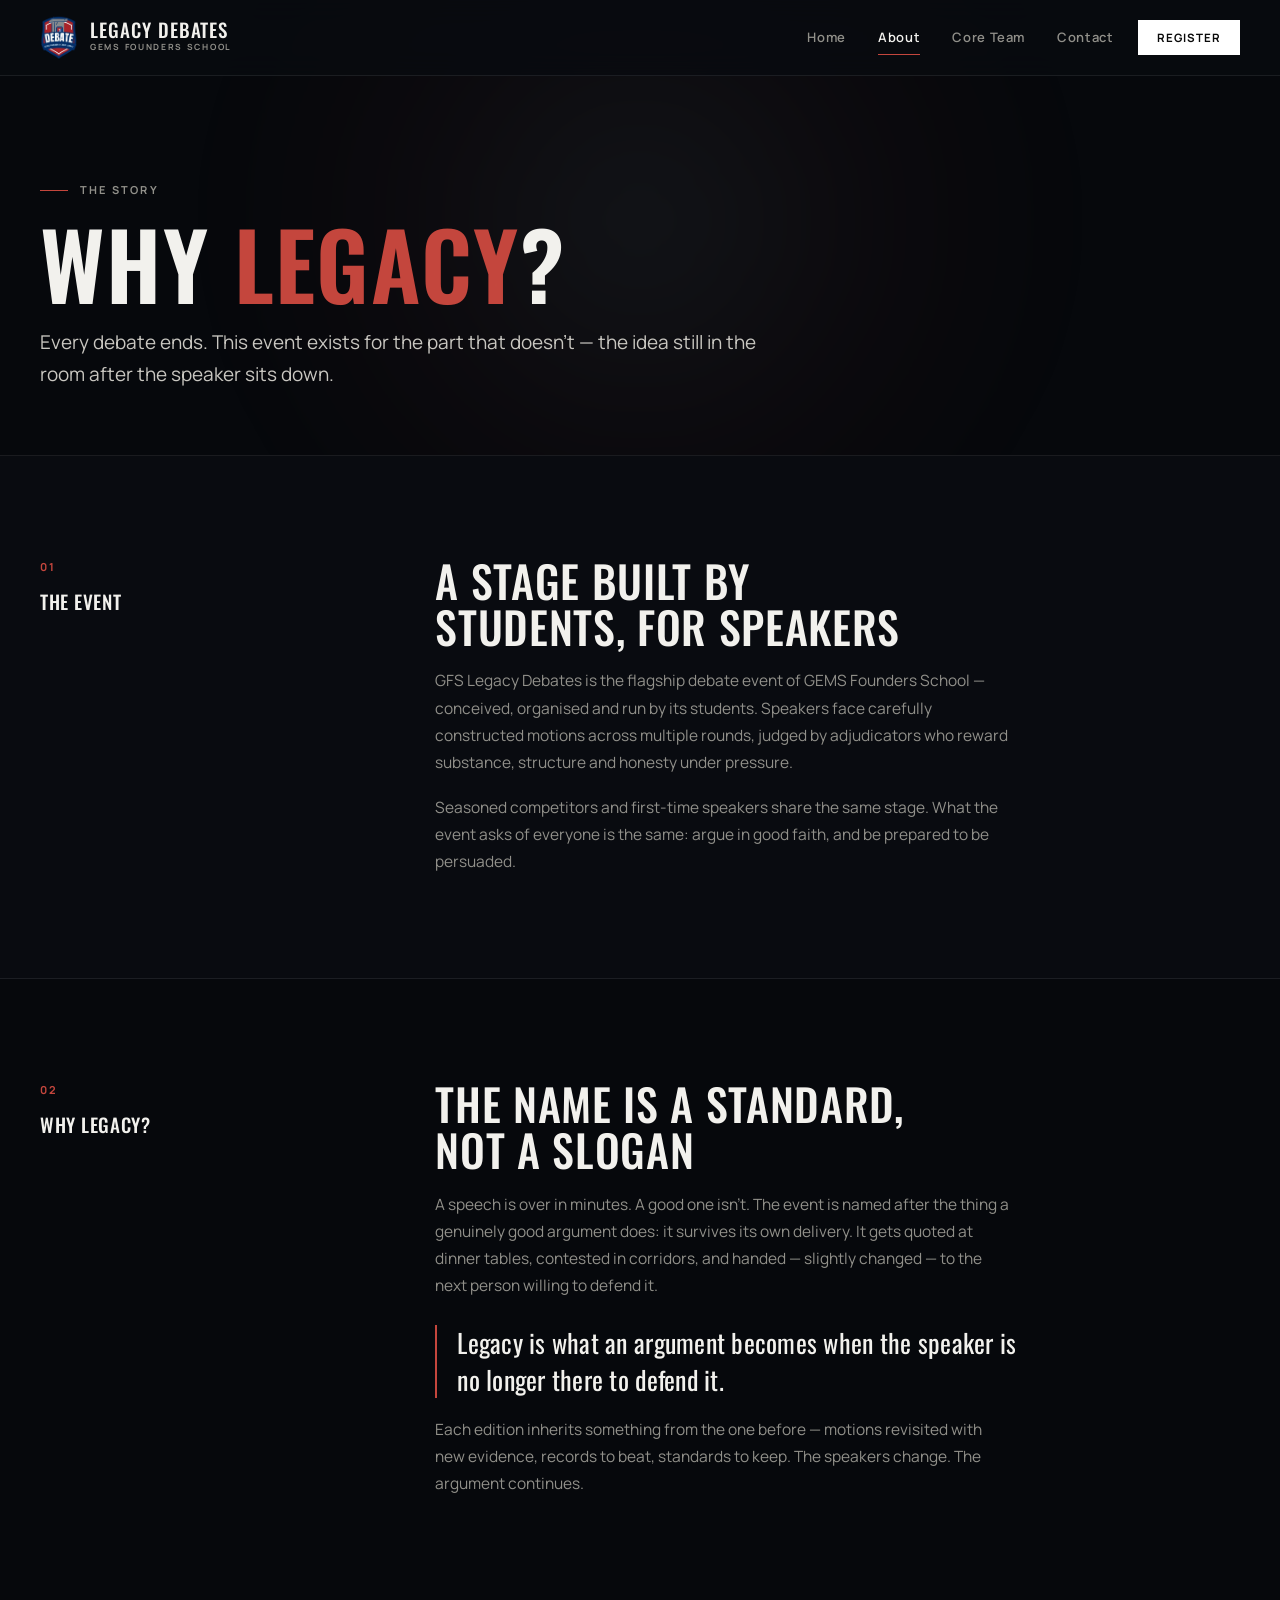
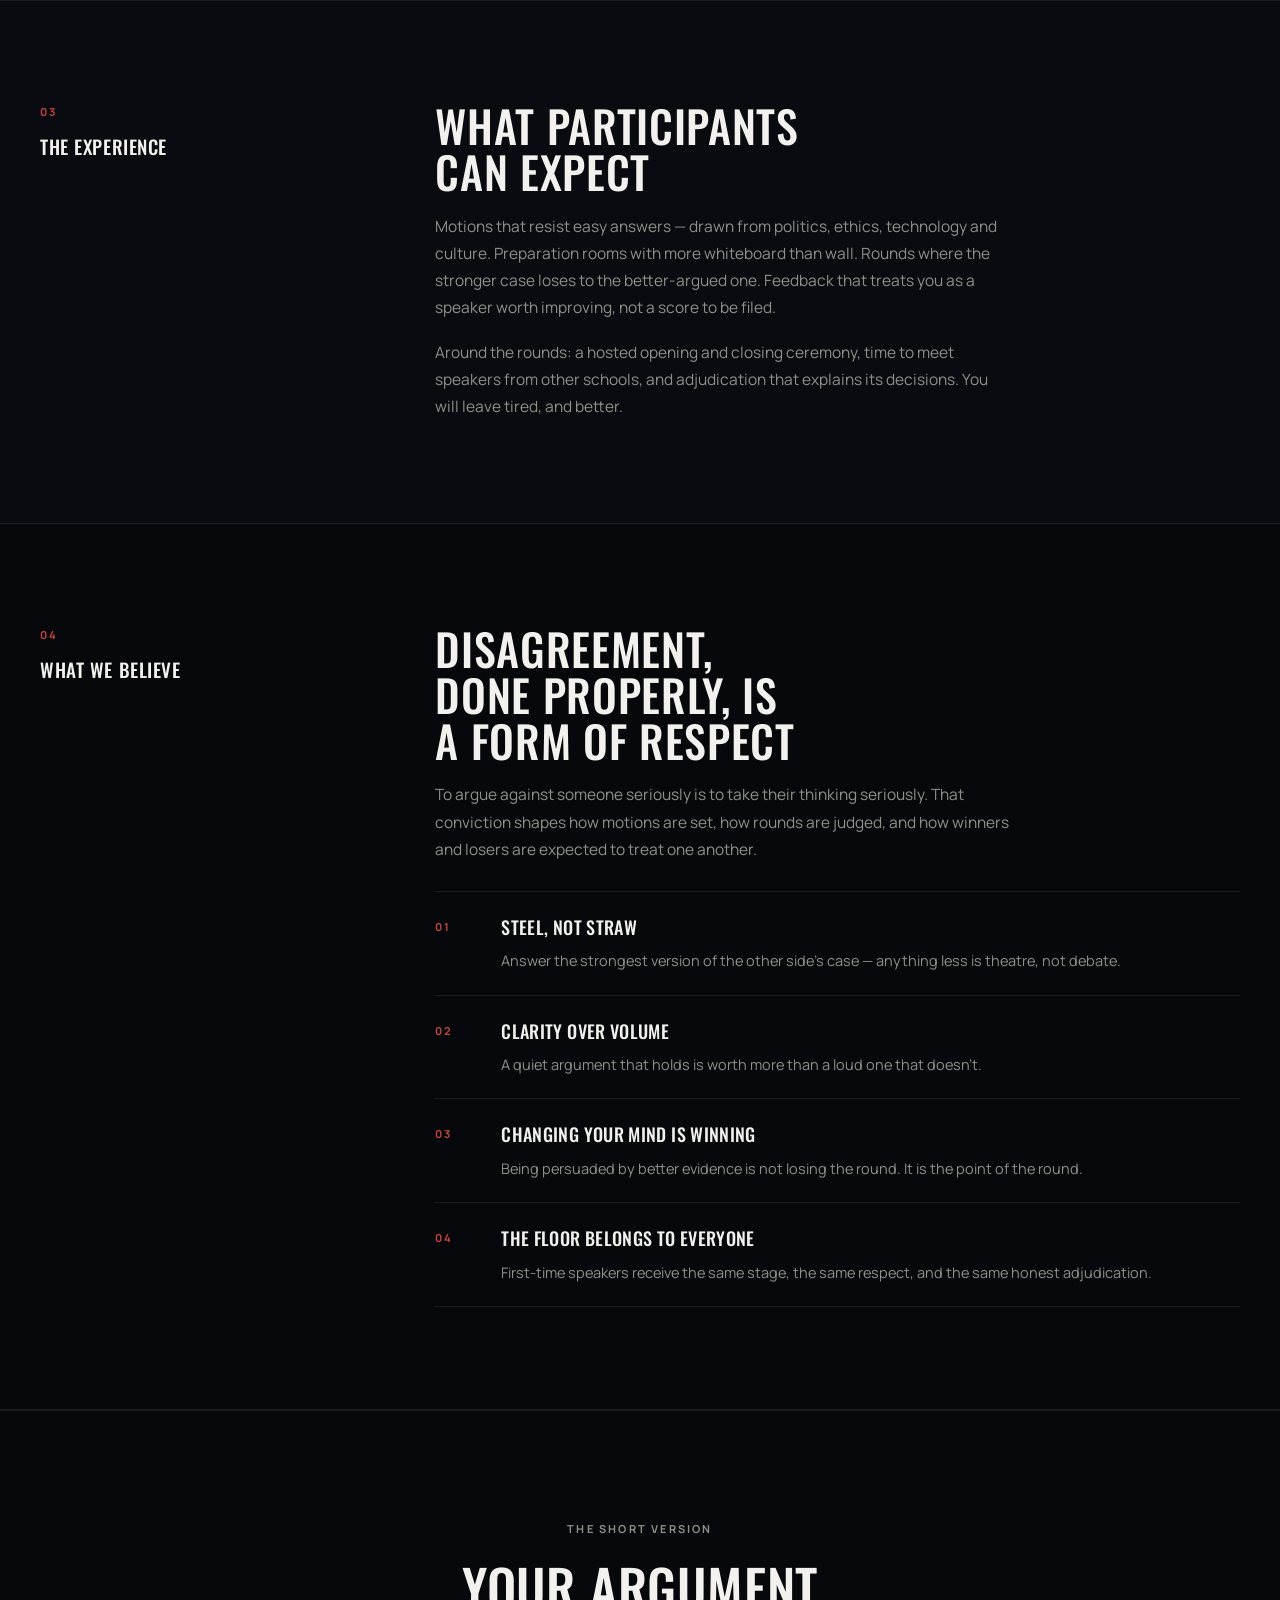
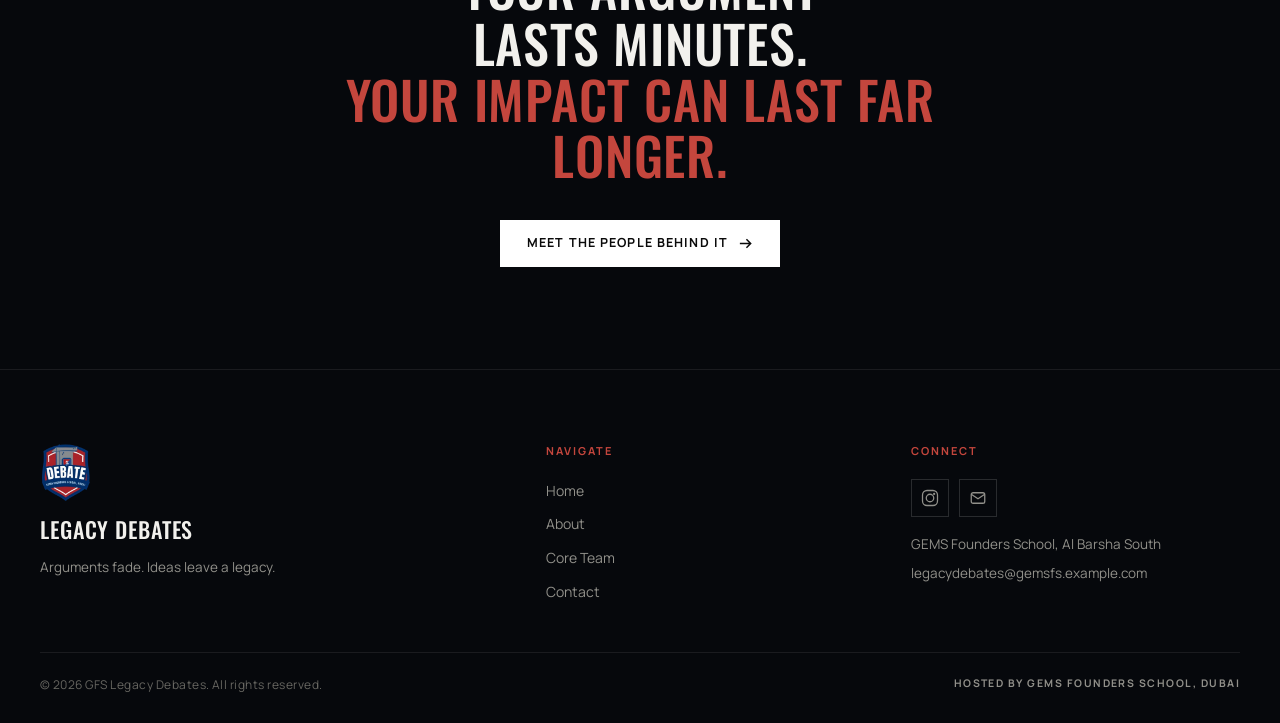
==== commit f3244769: "Rebuild in gfsmun-style layout: dark boxy monochrome, crest red accent, quiet reveals Co-authored-by" ====
--- a/about.html
+++ b/about.html
@@ -2,12 +2,14 @@
 <html lang="en">
 <head>
   <meta charset="UTF-8" />
-  <meta name="viewport" content="width=device-width, initial-scale=1.0" />
+  <meta name="viewport" content="width=device-width, initial-scale=1, viewport-fit=cover" />
+  <meta name="color-scheme" content="dark" />
   <title>About — GFS Legacy Debates</title>
-  <meta name="description" content="What GFS Legacy Debates is, why it exists, and what 'legacy' actually means to the student-run debate event of GEMS Founders School, Dubai." />
-
-  <meta property="og:title" content="About — GFS Legacy Debates" />
-  <meta property="og:description" content="Why we named a debate event after the thing that's left when it ends." />
+  <meta name="description" content="What GFS Legacy Debates is, why it exists, and what 'legacy' means to the flagship debate event of GEMS Founders School, Dubai." />
+  <meta name="theme-color" content="#090b10" />
+
+  <meta property="og:title" content="About | GFS Legacy Debates" />
+  <meta property="og:description" content="Why we named a debate event after the thing that remains when it ends." />
   <meta property="og:type" content="website" />
   <meta property="og:url" content="https://gfslegacydebates.example.com/about.html" />
   <meta property="og:image" content="assets/logo.png" />
@@ -16,7 +18,7 @@
 
   <link rel="preconnect" href="https://fonts.googleapis.com" />
   <link rel="preconnect" href="https://fonts.gstatic.com" crossorigin />
-  <link href="https://fonts.googleapis.com/css2?family=Space+Grotesk:wght@500;600;700&family=Inter:wght@400;500;600&family=IBM+Plex+Mono:wght@400;500&display=swap" rel="stylesheet" />
+  <link href="https://fonts.googleapis.com/css2?family=Oswald:wght@300;400;500;600&family=Manrope:wght@400;500;600;700&display=swap" rel="stylesheet" />
 
   <link rel="stylesheet" href="css/style.css" />
   <link rel="stylesheet" href="css/animations.css" />
@@ -24,114 +26,117 @@
 </head>
 <body data-page="about">
 
-  <a class="skip-link" href="#main">Skip to content</a>
-
-  <div class="intro" data-intro aria-hidden="true">
-    <div class="intro-inner">
-      <div class="intro-logo-mask">
-        <img src="assets/logo.png" alt="" width="170" height="201" />
-      </div>
-      <p class="intro-word" data-intro-word>GFS Legacy Debates</p>
-      <p class="intro-tag">gems founders school, dubai</p>
-    </div>
-  </div>
-
-  <header class="site-header" data-header>
-    <div class="container header-inner">
-      <a class="brand" href="index.html" aria-label="GFS Legacy Debates — home">
-        <img class="brand-mark" src="assets/logo.png" alt="GFS Legacy Debates crest" width="42" height="50" />
-        <span class="brand-word">
-          <span class="brand-name">GFS Legacy Debates</span>
-          <span class="brand-sub">gems founders school</span>
-        </span>
-      </a>
-
-      <nav class="site-nav" aria-label="Primary">
-        <ul>
-          <li><a class="nav-link" href="index.html">Home</a></li>
-          <li><a class="nav-link is-active" href="about.html" aria-current="page">About</a></li>
-          <li><a class="nav-link" href="team.html">Core Team</a></li>
-          <li><a class="nav-link" href="contact.html">Contact</a></li>
-        </ul>
-      </nav>
-
-      <button class="menu-toggle" data-menu-toggle aria-expanded="false" aria-controls="mobile-menu" aria-label="Toggle navigation menu">
-        <span class="menu-toggle-label" aria-hidden="true">menu</span>
-        <span class="menu-toggle-lines" aria-hidden="true"><span></span><span></span></span>
-      </button>
+  <a class="skip-link" href="#main">Skip to main content</a>
+
+  <div class="scroll-progress" aria-hidden="true"><div class="scroll-progress__bar" data-scroll-progress></div></div>
+
+  <header>
+    <nav class="nav" data-nav aria-label="Primary">
+      <div class="nav__inner">
+        <a href="index.html" class="nav__logo" aria-label="GFS Legacy Debates, Home">
+          <img class="nav__logo-mark" src="assets/logo.png" alt="GFS Legacy Debates crest" width="38" height="45" />
+          <span class="nav__logo-text">
+            <span class="nav__logo-title">Legacy Debates</span>
+            <span class="nav__logo-sub">GEMS Founders School</span>
+          </span>
+        </a>
+
+        <div class="nav__links">
+          <a href="index.html" class="nav__link">Home</a>
+          <a href="about.html" class="nav__link nav__link--active" aria-current="page">About</a>
+          <a href="team.html" class="nav__link">Core Team</a>
+          <a href="contact.html" class="nav__link">Contact</a>
+        </div>
+
+        <a href="contact.html" class="btn btn--primary btn--small nav__cta">Register</a>
+
+        <button class="nav__toggle" data-menu-toggle type="button" aria-label="Open navigation menu" aria-expanded="false" aria-controls="mobileMenu">
+          <span class="nav__toggle-icon" aria-hidden="true"><span></span><span></span><span></span></span>
+        </button>
+      </div>
+    </nav>
+
+    <div class="mobile-menu" id="mobileMenu" data-mobile-menu hidden>
+      <div class="mobile-menu__backdrop" data-close-menu></div>
+      <div class="mobile-menu__panel" role="dialog" aria-modal="true" aria-label="Navigation menu">
+        <nav class="mobile-menu__nav" aria-label="Mobile">
+          <a href="index.html" class="mobile-menu__link">Home</a>
+          <a href="about.html" class="mobile-menu__link mobile-menu__link--active" aria-current="page">About</a>
+          <a href="team.html" class="mobile-menu__link">Core Team</a>
+          <a href="contact.html" class="mobile-menu__link">Contact</a>
+        </nav>
+        <p class="mobile-menu__meta">GFS Legacy Debates<br />GEMS Founders School, Dubai</p>
+      </div>
     </div>
   </header>
 
-  <nav class="mobile-menu" id="mobile-menu" data-mobile-menu aria-label="Mobile" hidden>
-    <ul>
-      <li><a class="mobile-menu-link" href="index.html"><span class="idx">01</span>Home</a></li>
-      <li><a class="mobile-menu-link is-active" href="about.html" aria-current="page"><span class="idx">02</span>About</a></li>
-      <li><a class="mobile-menu-link" href="team.html"><span class="idx">03</span>Core Team</a></li>
-      <li><a class="mobile-menu-link" href="contact.html"><span class="idx">04</span>Contact</a></li>
-    </ul>
-    <p class="mobile-menu-meta">gfs legacy debates — gems founders school, dubai</p>
-  </nav>
-
   <main id="main">
 
-    <!-- ================= PAGE HERO ================= -->
+    <!-- ================================
+         PAGE HERO
+         ================================ -->
     <section class="page-hero" aria-labelledby="about-heading">
-      <div class="container">
-        <p class="kicker" data-hero="kicker">( the story )</p>
-        <h1 id="about-heading" data-hero="h1">Why <span class="accent">"legacy"</span>?</h1>
-        <p class="lede" data-hero="lede">
+      <div class="bg-glow" aria-hidden="true"></div>
+      <div class="container" style="position: relative;">
+        <p class="eyebrow" data-hero>The story</p>
+        <h1 id="about-heading" data-hero>Why <span class="accent">Legacy</span>?</h1>
+        <p class="lead" data-hero>
           Every debate ends. This event exists for the part that doesn't — the
           idea still in the room after the speaker sits down.
         </p>
       </div>
     </section>
 
-    <!-- ================= 01 — THE EVENT ================= -->
-    <section class="chapter section-pad" aria-labelledby="ch1-heading">
-      <div class="container chapter-grid">
-        <div class="chapter-marker" data-reveal="left">
-          <div class="chapter-num" aria-hidden="true">( 01 )</div>
-          <p class="chapter-label">The Event</p>
-        </div>
-        <div class="chapter-body">
-          <h2 id="ch1-heading" data-reveal>A stage built by students, for speakers</h2>
-          <p data-reveal>
+    <!-- ================================
+         01 — THE EVENT
+         ================================ -->
+    <section class="chapter section" aria-labelledby="ch1-heading">
+      <div class="container chapter__grid">
+        <div class="chapter__marker reveal">
+          <p class="chapter__num" aria-hidden="true">01</p>
+          <p class="chapter__label">The Event</p>
+        </div>
+        <div class="chapter__body">
+          <h2 id="ch1-heading" class="reveal">A stage built by students, for speakers</h2>
+          <p class="reveal">
             GFS Legacy Debates is the flagship debate event of GEMS Founders
             School — conceived, organised and run by its students. Speakers face
             carefully constructed motions across multiple rounds, judged by
             adjudicators who reward substance, structure and honesty under
             pressure.
           </p>
-          <p class="muted" data-reveal>
-            Seasoned competitors and first-timers get the same stage. What we
-            ask of everyone is the same too: argue in good faith, and be
-            prepared to be persuaded.
-          </p>
-        </div>
-      </div>
-    </section>
-
-    <!-- ================= 02 — WHY LEGACY ================= -->
-    <section class="chapter section-pad" aria-labelledby="ch2-heading">
-      <div class="container chapter-grid">
-        <div class="chapter-marker" data-reveal="left">
-          <div class="chapter-num" aria-hidden="true">( 02 )</div>
-          <p class="chapter-label">Why Legacy?</p>
-        </div>
-        <div class="chapter-body">
-          <h2 id="ch2-heading" data-reveal>The name is a standard, not a slogan</h2>
-          <p data-reveal>
-            A speech is over in minutes. A good one isn't. We named the event
+          <p class="reveal">
+            Seasoned competitors and first-time speakers share the same stage.
+            What the event asks of everyone is the same: argue in good faith,
+            and be prepared to be persuaded.
+          </p>
+        </div>
+      </div>
+    </section>
+
+    <!-- ================================
+         02 — WHY LEGACY
+         ================================ -->
+    <section class="chapter section section--alt" aria-labelledby="ch2-heading">
+      <div class="container chapter__grid">
+        <div class="chapter__marker reveal">
+          <p class="chapter__num" aria-hidden="true">02</p>
+          <p class="chapter__label">Why Legacy?</p>
+        </div>
+        <div class="chapter__body">
+          <h2 id="ch2-heading" class="reveal">The name is a standard, not a slogan</h2>
+          <p class="reveal">
+            A speech is over in minutes. A good one isn't. The event is named
             after the thing a genuinely good argument does: it survives its own
             delivery. It gets quoted at dinner tables, contested in corridors,
             and handed — slightly changed — to the next person willing to
             defend it.
           </p>
-          <blockquote class="pull" data-reveal>
+          <blockquote class="pull reveal">
             Legacy is what an argument becomes when the speaker is no longer
             there to defend it.
           </blockquote>
-          <p class="muted" data-reveal>
+          <p class="reveal">
             Each edition inherits something from the one before — motions
             revisited with new evidence, records to beat, standards to keep.
             The speakers change. The argument continues.
@@ -140,68 +145,73 @@
       </div>
     </section>
 
-    <!-- ================= 03 — THE EXPERIENCE ================= -->
-    <section class="chapter section-pad" aria-labelledby="ch3-heading">
-      <div class="container chapter-grid">
-        <div class="chapter-marker" data-reveal="left">
-          <div class="chapter-num" aria-hidden="true">( 03 )</div>
-          <p class="chapter-label">The Experience</p>
-        </div>
-        <div class="chapter-body">
-          <h2 id="ch3-heading" data-reveal>What you can expect</h2>
-          <p data-reveal>
-            Motions that resist easy answers — politics, ethics, technology,
-            culture. Prep rooms with more whiteboard than wall. Rounds where the
-            stronger case loses to the better-argued one. Feedback that treats
-            you as a speaker worth improving, not a score to be filed.
-          </p>
-          <p class="muted" data-reveal>
-            Around the rounds: an opening and closing ceremony, time to meet
-            speakers from other schools, and adjudication that explains itself.
-            You'll leave tired, and better.
-          </p>
-        </div>
-      </div>
-    </section>
-
-    <!-- ================= 04 — WHAT WE BELIEVE ================= -->
-    <section class="chapter section-pad" aria-labelledby="ch4-heading">
-      <div class="container chapter-grid">
-        <div class="chapter-marker" data-reveal="left">
-          <div class="chapter-num" aria-hidden="true">( 04 )</div>
-          <p class="chapter-label">What We Believe</p>
-        </div>
-        <div class="chapter-body">
-          <h2 id="ch4-heading" data-reveal>Disagreement, done properly, is a form of respect</h2>
-          <p data-reveal>
-            Arguing against someone seriously means taking their thinking
+    <!-- ================================
+         03 — THE EXPERIENCE
+         ================================ -->
+    <section class="chapter section" aria-labelledby="ch3-heading">
+      <div class="container chapter__grid">
+        <div class="chapter__marker reveal">
+          <p class="chapter__num" aria-hidden="true">03</p>
+          <p class="chapter__label">The Experience</p>
+        </div>
+        <div class="chapter__body">
+          <h2 id="ch3-heading" class="reveal">What participants can expect</h2>
+          <p class="reveal">
+            Motions that resist easy answers — drawn from politics, ethics,
+            technology and culture. Preparation rooms with more whiteboard than
+            wall. Rounds where the stronger case loses to the better-argued one.
+            Feedback that treats you as a speaker worth improving, not a score
+            to be filed.
+          </p>
+          <p class="reveal">
+            Around the rounds: a hosted opening and closing ceremony, time to
+            meet speakers from other schools, and adjudication that explains its
+            decisions. You will leave tired, and better.
+          </p>
+        </div>
+      </div>
+    </section>
+
+    <!-- ================================
+         04 — WHAT WE BELIEVE
+         ================================ -->
+    <section class="chapter section section--alt" aria-labelledby="ch4-heading">
+      <div class="container chapter__grid">
+        <div class="chapter__marker reveal">
+          <p class="chapter__num" aria-hidden="true">04</p>
+          <p class="chapter__label">What We Believe</p>
+        </div>
+        <div class="chapter__body">
+          <h2 id="ch4-heading" class="reveal">Disagreement, done properly, is a form of respect</h2>
+          <p class="reveal">
+            To argue against someone seriously is to take their thinking
             seriously. That conviction shapes how motions are set, how rounds
             are judged, and how winners and losers are expected to treat one
             another.
           </p>
-          <ul class="believe-list" data-reveal="none">
-            <li data-reveal>
+          <ul class="believe-list reveal">
+            <li>
               <div>
                 <strong>Steel, not straw</strong>
                 <span>Answer the strongest version of the other side's case — anything less is theatre, not debate.</span>
               </div>
             </li>
-            <li data-reveal>
+            <li>
               <div>
                 <strong>Clarity over volume</strong>
                 <span>A quiet argument that holds is worth more than a loud one that doesn't.</span>
               </div>
             </li>
-            <li data-reveal>
+            <li>
               <div>
                 <strong>Changing your mind is winning</strong>
-                <span>Getting persuaded by better evidence isn't losing the round. It's the point of the round.</span>
-              </div>
-            </li>
-            <li data-reveal>
+                <span>Being persuaded by better evidence is not losing the round. It is the point of the round.</span>
+              </div>
+            </li>
+            <li>
               <div>
                 <strong>The floor belongs to everyone</strong>
-                <span>First-time speakers get the same stage, the same respect, and the same honest adjudication.</span>
+                <span>First-time speakers receive the same stage, the same respect, and the same honest adjudication.</span>
               </div>
             </li>
           </ul>
@@ -209,52 +219,64 @@
       </div>
     </section>
 
-    <!-- ================= CLOSING ================= -->
-    <section class="closing section-pad" aria-label="Closing statement">
-      <div class="container">
-        <p class="kicker" data-reveal>( the short version )</p>
-        <p class="statement" data-reveal>
-          Your argument lasts minutes. Your <span class="accent-red">impact</span> can last far longer.
+    <!-- ================================
+         CLOSING
+         ================================ -->
+    <section class="closing section" aria-label="Closing statement">
+      <div class="container reveal">
+        <p class="eyebrow eyebrow--no-line" style="justify-content: center; width: 100%;">The short version</p>
+        <p class="closing__statement">
+          Your argument lasts minutes.<br />
+          <span class="accent">Your impact can last far longer.</span>
         </p>
-        <a class="btn" href="team.html" data-reveal>
-          <span class="btn-label">meet the people behind it</span>
-          <span class="btn-arrow" aria-hidden="true">&rarr;</span>
+        <a class="btn btn--primary" href="team.html">
+          <span>Meet the people behind it</span>
+          <svg class="btn__icon" viewBox="0 0 16 16" fill="none" stroke="currentColor" stroke-width="1.6" aria-hidden="true"><path d="M2 8h11M9 3.5 13.5 8 9 12.5"/></svg>
         </a>
       </div>
     </section>
 
   </main>
 
-  <footer class="site-footer">
+  <footer class="footer" aria-label="Site footer">
     <div class="container">
-      <p class="footer-headline">let's argue<span class="accent-red">.</span></p>
-      <div class="footer-grid">
-        <div class="footer-brand">
-          <img src="assets/logo.png" alt="GFS Legacy Debates crest" width="58" height="69" loading="lazy" />
-          <span class="footer-name">GFS Legacy Debates</span>
-          <p class="footer-line">arguments fade. ideas stick around.</p>
-        </div>
-        <div class="footer-col">
-          <h3>navigate</h3>
-          <ul>
-            <li><a href="index.html">Home</a></li>
-            <li><a href="about.html">About</a></li>
-            <li><a href="team.html">Core Team</a></li>
-            <li><a href="contact.html">Contact</a></li>
-          </ul>
-        </div>
-        <div class="footer-col">
-          <h3>connect</h3>
-          <ul>
-            <li><a href="https://instagram.com/gfslegacydebates" rel="noopener" target="_blank">Instagram</a></li>
-            <li><a href="mailto:legacydebates@gemsfs.example.com">Email</a></li>
-            <li><a href="contact.html">Sponsorship</a></li>
-          </ul>
-        </div>
-      </div>
-      <div class="footer-base">
-        <span>&copy; <span data-year>2026</span> gfs legacy debates</span>
-        <span class="host">hosted by GEMS Founders School</span>
+      <div class="footer__inner">
+        <div class="footer__brand">
+          <img src="assets/logo.png" alt="GFS Legacy Debates crest" width="52" height="62" loading="lazy" />
+          <h3>Legacy Debates</h3>
+          <p>Arguments fade. Ideas leave a legacy.</p>
+        </div>
+
+        <div>
+          <div class="footer__heading">Navigate</div>
+          <nav class="footer__links" aria-label="Footer navigation">
+            <a href="index.html">Home</a>
+            <a href="about.html">About</a>
+            <a href="team.html">Core Team</a>
+            <a href="contact.html">Contact</a>
+          </nav>
+        </div>
+
+        <div>
+          <div class="footer__heading">Connect</div>
+          <div class="footer__social">
+            <a href="https://www.instagram.com/gfslegacydebates/" class="footer__social-link" aria-label="GFS Legacy Debates on Instagram" target="_blank" rel="noopener">
+              <svg width="18" height="18" viewBox="0 0 24 24" fill="none" stroke="currentColor" stroke-width="1.7" aria-hidden="true"><rect x="2" y="2" width="20" height="20" rx="6"/><circle cx="12" cy="12" r="5"/><circle cx="17.5" cy="6.5" r="1.5" fill="currentColor" stroke="none"/></svg>
+            </a>
+            <a href="mailto:legacydebates@gemsfs.example.com" class="footer__social-link" aria-label="Email GFS Legacy Debates">
+              <svg width="18" height="18" viewBox="0 0 24 24" fill="none" stroke="currentColor" stroke-width="1.7" aria-hidden="true"><rect x="3" y="5" width="18" height="14" rx="2.5"/><path d="M3 7l9 6 9-6"/></svg>
+            </a>
+          </div>
+          <div class="footer__contact">
+            <span>GEMS Founders School, Al Barsha South</span>
+            <a href="mailto:legacydebates@gemsfs.example.com">legacydebates@gemsfs.example.com</a>
+          </div>
+        </div>
+      </div>
+
+      <div class="footer__bottom">
+        <p>&copy; <span data-year>2026</span> GFS Legacy Debates. All rights reserved.</p>
+        <p class="footer__host">Hosted by GEMS Founders School, Dubai</p>
       </div>
     </div>
   </footer>
--- a/css/style.css
+++ b/css/style.css
@@ -1,48 +1,46 @@
 /* ==========================================================================
    GFS LEGACY DEBATES — Core stylesheet
-   Direction: nonchalant, modern, custom. Light off-white base, navy ink,
-   logo red used sparingly. Big grotesque type, mono labels, flat surfaces,
-   generous whitespace. No ornament for ornament's sake.
-   Palette is sampled from the official crest (assets/logo.png).
+   Quiet, dark, editorial. Near-black base with a faint navy cast, boxy
+   surfaces (zero radius), hairline borders, condensed uppercase display
+   type, and the crest red as the single accent — used sparingly.
    ========================================================================== */
 
 /* ---------- Design tokens ---------- */
 
 :root {
-  /* Colour — from the crest */
-  --bg: #f4f2ec;            /* warm off-white base */
-  --surface: #fbfaf7;       /* raised cards / form fields */
-  --ink: #10182b;           /* near-black navy text */
-  --navy: #1e3a70;          /* crest navy — accents, dark surfaces */
-  --navy-deep: #0e1c3d;     /* footer / dark band */
-  --red: #ae2d26;           /* crest red — small doses only */
-  --muted: #6b7180;         /* secondary text */
-  --line: rgba(16, 24, 43, 0.14);
-  --line-strong: rgba(16, 24, 43, 0.55);
-  --line-invert: rgba(244, 242, 236, 0.16);
+  /* Colour — monochrome with a faint navy cast + crest red accent */
+  --bg: #090b10;
+  --bg-deep: #06080c;
+  --surface: #10131a;
+  --elevated: #171b24;
+  --glass: rgba(9, 11, 16, 0.84);
+
+  --text: #f2f1ed;
+  --text-secondary: #c9c7c1;
+  --muted: #91908a;
+  --faint: #676661;
+
+  --red: #c4463d;          /* crest red, lifted for dark backgrounds */
+  --red-deep: #9c2f28;
+
+  --border-subtle: rgba(255, 255, 255, 0.08);
+  --border-soft: rgba(255, 255, 255, 0.14);
+  --border-strong: rgba(255, 255, 255, 0.24);
 
   /* Type */
-  --font-display: "Space Grotesk", "Helvetica Neue", Arial, sans-serif;
-  --font-body: "Inter", "Helvetica Neue", Arial, sans-serif;
-  --font-mono: "IBM Plex Mono", "SFMono-Regular", Consolas, monospace;
-
-  --step--1: clamp(0.8rem, 0.76rem + 0.2vw, 0.875rem);
-  --step-0: clamp(0.95rem, 0.9rem + 0.25vw, 1.0625rem);
-  --step-1: clamp(1.15rem, 1.05rem + 0.5vw, 1.4rem);
-  --step-2: clamp(1.5rem, 1.3rem + 1vw, 2.1rem);
-  --step-3: clamp(2rem, 1.6rem + 2vw, 3.1rem);
-  --step-4: clamp(2.6rem, 1.9rem + 3.6vw, 4.6rem);
-  --step-5: clamp(3.4rem, 2.1rem + 6.5vw, 7rem);
+  --font-display: "Oswald", "Arial Narrow", sans-serif;
+  --font-body: "Manrope", "Helvetica Neue", Arial, sans-serif;
 
   /* Layout */
-  --container: 78rem;
-  --gutter: clamp(1.25rem, 4vw, 3rem);
-  --section-y: clamp(4.5rem, 10vw, 8rem);
-  --header-h: 4.5rem;
-  --radius: 14px;
-
-  /* Motion */
-  --ease-out: cubic-bezier(0.22, 1, 0.36, 1);
+  --content-width: 1200px;
+  --content-narrow: 760px;
+  --gutter: 40px;
+  --nav-height: 76px;
+  --section-y: clamp(64px, 8vw, 116px);
+
+  --transition-fast: 160ms ease;
+  --transition-standard: 280ms ease;
+  --transition-smooth: 480ms cubic-bezier(0.25, 0.8, 0.25, 1);
 }
 
 /* ---------- Base ---------- */
@@ -53,37 +51,72 @@
   box-sizing: border-box;
 }
 
+* {
+  margin: 0;
+}
+
 html {
   scroll-behavior: smooth;
+  color-scheme: dark;
   -webkit-text-size-adjust: 100%;
+  scroll-padding-top: var(--nav-height);
 }
 
 body {
-  margin: 0;
+  font-family: var(--font-body);
+  font-size: 16px;
+  line-height: 1.7;
+  color: var(--text);
   background: var(--bg);
-  color: var(--ink);
-  font-family: var(--font-body);
-  font-size: var(--step-0);
-  line-height: 1.65;
   -webkit-font-smoothing: antialiased;
+  text-rendering: optimizeLegibility;
   overflow-x: hidden;
 }
 
-body.menu-open,
-body.intro-lock {
+body.menu-open {
   overflow: hidden;
+}
+
+/* Faint film grain for texture */
+body::before {
+  content: "";
+  position: fixed;
+  inset: 0;
+  pointer-events: none;
+  z-index: 9998;
+  opacity: 0.04;
+  background-image: url("data:image/svg+xml,%3Csvg viewBox='0 0 256 256' xmlns='http://www.w3.org/2000/svg'%3E%3Cfilter id='n'%3E%3CfeTurbulence type='fractalNoise' baseFrequency='0.85' numOctaves='4' stitchTiles='stitch'/%3E%3C/filter%3E%3Crect width='100%25' height='100%25' filter='url(%23n)' opacity='0.4'/%3E%3C/svg%3E");
+  mix-blend-mode: soft-light;
 }
 
 h1, h2, h3, h4 {
   font-family: var(--font-display);
+  font-weight: 500;
+  line-height: 1.05;
+  letter-spacing: 0.015em;
+  text-transform: uppercase;
+  text-wrap: balance;
+}
+
+h1 {
+  font-size: clamp(46px, 9vw, 118px);
+  line-height: 0.98;
   font-weight: 600;
+}
+
+h2 {
+  font-size: clamp(30px, 5vw, 54px);
   line-height: 1.04;
-  letter-spacing: -0.03em;
-  margin: 0 0 0.55em;
+}
+
+h3 {
+  font-size: clamp(20px, 3vw, 27px);
+  line-height: 1.12;
+  letter-spacing: 0.02em;
 }
 
 p {
-  margin: 0 0 1.1em;
+  margin: 0;
 }
 
 a {
@@ -91,29 +124,51 @@
   text-decoration: none;
 }
 
+img, svg {
+  display: block;
+  max-width: 100%;
+}
+
 img {
-  max-width: 100%;
-  display: block;
-}
-
-ul {
-  margin: 0;
+  height: auto;
+}
+
+ul, ol {
+  list-style: none;
   padding: 0;
-  list-style: none;
+}
+
+button, input, textarea {
+  font: inherit;
+  color: inherit;
+}
+
+button {
+  cursor: pointer;
 }
 
 ::selection {
-  background: var(--navy);
-  color: var(--bg);
-}
+  background: #fff;
+  color: #0a0a0a;
+}
+
+::-webkit-scrollbar { width: 8px; }
+::-webkit-scrollbar-track { background: var(--bg-deep); }
+::-webkit-scrollbar-thumb { background: #262a33; }
+::-webkit-scrollbar-thumb:hover { background: #343945; }
 
 :focus-visible {
-  outline: 2px solid var(--red);
-  outline-offset: 3px;
+  outline: 2px solid #fff;
+  outline-offset: 2px;
 }
 
 .container {
-  width: min(var(--container), 100% - 2 * var(--gutter));
+  width: min(var(--content-width), calc(100% - var(--gutter)));
+  margin-inline: auto;
+}
+
+.container--narrow {
+  width: min(var(--content-narrow), calc(100% - var(--gutter)));
   margin-inline: auto;
 }
 
@@ -130,1251 +185,1113 @@
 }
 
 .skip-link {
-  position: fixed;
-  top: -100%;
-  left: 1rem;
-  z-index: 10000;
-  padding: 0.75rem 1.25rem;
-  background: var(--navy);
-  color: #fff;
+  position: absolute;
+  top: 8px;
+  left: 8px;
+  z-index: 9999;
+  background: #fff;
+  color: #000;
+  padding: 12px 20px;
   font-weight: 600;
-  font-size: var(--step--1);
-  border-radius: 8px;
-}
-
-.skip-link:focus-visible {
-  top: 1rem;
+  font-size: 14px;
+  transform: translateY(-150%);
+  transition: transform var(--transition-fast);
+}
+
+.skip-link:focus {
+  transform: translateY(0);
 }
 
 /* ---------- Shared text patterns ---------- */
 
-/* Casual mono tag, e.g. "( the event )" */
-.kicker {
-  display: inline-block;
-  font-family: var(--font-mono);
-  font-size: 0.78rem;
-  font-weight: 500;
-  letter-spacing: 0.04em;
-  color: var(--red);
-  margin-bottom: clamp(1rem, 2.5vw, 1.5rem);
-}
-
-.section-title {
-  font-size: var(--step-4);
-  max-width: 20ch;
-}
-
-.section-title .accent {
-  color: var(--navy);
-}
-
-.lede {
-  font-size: var(--step-1);
-  line-height: 1.5;
-  max-width: 38ch;
-  font-weight: 400;
-}
-
-.muted {
-  color: var(--muted);
-}
-
-.on-dark {
-  background: var(--navy-deep);
-  color: #eef0f4;
-}
-
-.on-dark .muted { color: #97a0b4; }
-.on-dark .kicker { color: #e2695f; }
-
-/* ---------- Buttons ---------- */
-
-.btn {
-  position: relative;
+.eyebrow {
   display: inline-flex;
   align-items: center;
-  gap: 0.7rem;
-  padding: 0.95rem 1.5rem;
-  min-height: 3.1rem;
-  border: 1px solid var(--ink);
-  border-radius: 999px;
-  color: var(--ink);
-  background: transparent;
-  font-family: var(--font-display);
-  font-size: 0.95rem;
-  font-weight: 500;
-  letter-spacing: -0.01em;
-  cursor: pointer;
+  gap: 12px;
+  font-size: 11px;
+  font-weight: 700;
+  letter-spacing: 0.2em;
+  text-transform: uppercase;
+  color: var(--muted);
+}
+
+.eyebrow::before {
+  content: "";
+  width: 28px;
+  height: 1px;
+  background: var(--red);
+  display: inline-block;
+}
+
+.eyebrow--no-line::before {
+  display: none;
+}
+
+.lead {
+  font-size: clamp(17px, 2vw, 19px);
+  line-height: 1.7;
+  color: var(--text-secondary);
+  font-weight: 400;
+  max-width: 60ch;
+}
+
+.body-muted {
+  color: var(--muted);
+  font-size: 15px;
+  line-height: 1.75;
+}
+
+.label-mono {
+  font-size: 11px;
+  font-weight: 700;
+  letter-spacing: 0.16em;
+  text-transform: uppercase;
+  color: var(--muted);
+}
+
+.text-link {
+  color: var(--text);
+  text-decoration: underline;
+  text-underline-offset: 3px;
+  text-decoration-color: rgba(196, 70, 61, 0.6);
+  transition: text-decoration-color var(--transition-fast), color var(--transition-fast);
+}
+
+.text-link:hover,
+.text-link:focus-visible {
+  color: #fff;
+  text-decoration-color: var(--red);
+}
+
+.accent {
+  color: var(--red);
+}
+
+/* ---------- Layout primitives ---------- */
+
+.section {
+  padding-block: var(--section-y);
+  position: relative;
+}
+
+.section--tight {
+  padding-block: clamp(48px, 5vw, 80px);
+}
+
+.section--alt {
+  background: var(--bg-deep);
+}
+
+.section__header {
+  margin-bottom: clamp(32px, 5vw, 56px);
+  max-width: 720px;
+}
+
+.section__header h2 {
+  margin-top: 16px;
+}
+
+.section__header p {
+  margin-top: 16px;
+  color: var(--muted);
+  line-height: 1.7;
+}
+
+.grid-2 {
+  display: grid;
+  grid-template-columns: 1fr 1fr;
+  gap: clamp(32px, 4vw, 64px);
+  align-items: center;
+}
+
+.divider {
+  height: 1px;
+  background: var(--border-subtle);
+  border: 0;
+}
+
+/* Soft radial glow used behind heroes */
+.bg-glow {
+  position: absolute;
+  inset: 0;
+  pointer-events: none;
   overflow: hidden;
-  transition: color 0.35s var(--ease-out), border-color 0.35s var(--ease-out);
-}
-
-.btn::before {
+  z-index: 0;
+}
+
+.bg-glow::before {
   content: "";
   position: absolute;
-  inset: 0;
-  background: var(--ink);
-  border-radius: inherit;
-  transform: translateY(101%);
-  transition: transform 0.4s var(--ease-out);
-  z-index: 0;
-}
-
-.btn > * {
-  position: relative;
-  z-index: 1;
-}
-
-.btn .btn-arrow {
-  display: inline-block;
-  transition: transform 0.35s var(--ease-out);
-}
-
-.btn:hover,
-.btn:focus-visible {
-  color: var(--bg);
-}
-
-.btn:hover::before,
-.btn:focus-visible::before {
+  width: 880px;
+  height: 880px;
+  left: 50%;
+  top: -220px;
+  transform: translateX(-50%);
+  background: radial-gradient(ellipse at center, rgba(255, 255, 255, 0.05) 0%, rgba(196, 70, 61, 0.03) 40%, transparent 70%);
+  filter: blur(40px);
+}
+
+/* ---------- Buttons — boxy ---------- */
+
+.btn {
+  display: inline-flex;
+  align-items: center;
+  justify-content: center;
+  gap: 10px;
+  font-family: var(--font-body);
+  font-size: 12.5px;
+  font-weight: 700;
+  letter-spacing: 0.09em;
+  text-transform: uppercase;
+  line-height: 1;
+  padding: 15px 26px;
+  border: 1px solid transparent;
+  white-space: nowrap;
+  transition: background var(--transition-standard), color var(--transition-standard),
+              border-color var(--transition-standard), transform var(--transition-standard);
+}
+
+.btn--primary {
+  background: #fff;
+  color: #0a0a0a;
+  border-color: #fff;
+}
+
+.btn--primary:hover,
+.btn--primary:focus-visible {
+  background: var(--red);
+  border-color: var(--red);
+  color: #fff;
+  transform: translateY(-1px);
+}
+
+.btn--primary:active {
   transform: translateY(0);
 }
 
-.btn:hover .btn-arrow {
-  transform: translateX(4px);
-}
-
-.btn--solid {
-  background: var(--ink);
-  color: var(--bg);
-}
-
-.btn--solid::before {
-  background: var(--red);
-}
-
-.btn--solid:hover,
-.btn--solid:focus-visible {
-  color: #fff;
-  border-color: var(--red);
-}
-
-.on-dark .btn {
-  border-color: #eef0f4;
-  color: #eef0f4;
-}
-
-.on-dark .btn::before {
-  background: #eef0f4;
-}
-
-.on-dark .btn:hover,
-.on-dark .btn:focus-visible {
-  color: var(--navy-deep);
-}
-
-.text-link {
-  display: inline-block;
-  position: relative;
-  font-weight: 500;
-  color: var(--navy);
-  padding-bottom: 2px;
-  background-image: linear-gradient(currentColor, currentColor);
-  background-size: 100% 1px;
-  background-repeat: no-repeat;
-  background-position: 0 100%;
-  transition: color 0.3s ease;
-}
-
-.text-link:hover,
-.text-link:focus-visible {
-  color: var(--red);
-}
-
-/* ---------- Header / navigation ---------- */
-
-.site-header {
+.btn--secondary {
+  background: transparent;
+  color: var(--text);
+  border-color: var(--border-strong);
+}
+
+.btn--secondary:hover,
+.btn--secondary:focus-visible {
+  background: #fff;
+  border-color: #fff;
+  color: #0a0a0a;
+}
+
+.btn__icon {
+  width: 15px;
+  height: 15px;
+  flex-shrink: 0;
+  transition: transform var(--transition-fast);
+}
+
+.btn:hover .btn__icon {
+  transform: translateX(3px);
+}
+
+.btn--small {
+  padding: 11px 18px;
+  font-size: 11.5px;
+}
+
+/* ---------- Scroll progress ---------- */
+
+.scroll-progress {
   position: fixed;
   top: 0;
   left: 0;
   right: 0;
-  z-index: 900;
-  transition: background 0.35s ease, border-color 0.35s ease, transform 0.4s var(--ease-out);
-  border-bottom: 1px solid transparent;
-}
-
-.site-header.is-solid {
-  background: rgba(244, 242, 236, 0.9);
-  -webkit-backdrop-filter: blur(12px);
-  backdrop-filter: blur(12px);
-  border-bottom-color: var(--line);
-}
-
-.site-header.is-hidden {
-  transform: translateY(-100%);
-}
-
-.header-inner {
-  height: var(--header-h);
+  height: 2px;
+  z-index: 200;
+  background: transparent;
+  pointer-events: none;
+}
+
+.scroll-progress__bar {
+  height: 100%;
+  width: 100%;
+  background: var(--red);
+  transform-origin: left;
+  transform: scaleX(0);
+}
+
+/* ---------- Navigation ---------- */
+
+.nav {
+  position: fixed;
+  inset: 0 0 auto 0;
+  height: var(--nav-height);
+  z-index: 100;
+  display: flex;
+  align-items: center;
+  background: var(--glass);
+  -webkit-backdrop-filter: blur(14px);
+  backdrop-filter: blur(14px);
+  border-bottom: 1px solid var(--border-subtle);
+  transition: background var(--transition-standard), box-shadow var(--transition-standard);
+}
+
+.nav--scrolled {
+  background: rgba(6, 8, 12, 0.95);
+  box-shadow: 0 8px 32px rgba(0, 0, 0, 0.4);
+}
+
+.nav__inner {
   display: flex;
   align-items: center;
   justify-content: space-between;
-  gap: 2rem;
-}
-
-.brand {
+  width: min(var(--content-width), calc(100% - var(--gutter)));
+  margin-inline: auto;
+  height: 100%;
+  gap: 24px;
+}
+
+.nav__logo {
   display: inline-flex;
   align-items: center;
-  gap: 0.7rem;
-}
-
-.brand-mark {
-  width: auto;
-  height: 2.45rem;
-  flex: none;
-  transition: transform 0.4s var(--ease-out);
-}
-
-.brand:hover .brand-mark {
-  transform: rotate(-6deg);
-}
-
-.brand-word {
+  gap: 12px;
+  flex-shrink: 0;
+}
+
+.nav__logo-mark {
+  width: 38px;
+  flex-shrink: 0;
+}
+
+.nav__logo-text {
   display: flex;
   flex-direction: column;
-  line-height: 1.1;
-}
-
-.brand-name {
+  gap: 1px;
+}
+
+.nav__logo-title {
   font-family: var(--font-display);
-  font-size: 1rem;
+  font-size: 19px;
+  font-weight: 500;
+  letter-spacing: 0.05em;
+  line-height: 1;
+  text-transform: uppercase;
+}
+
+.nav__logo-sub {
+  font-size: 8.5px;
+  font-weight: 700;
+  letter-spacing: 0.2em;
+  text-transform: uppercase;
+  color: var(--muted);
+}
+
+.nav__links {
+  display: flex;
+  align-items: center;
+  gap: clamp(20px, 2.5vw, 34px);
+  margin-left: auto;
+}
+
+.nav__link {
+  position: relative;
+  font-size: 13px;
   font-weight: 600;
-  letter-spacing: -0.02em;
-}
-
-.brand-sub {
-  font-family: var(--font-mono);
-  font-size: 0.58rem;
-  letter-spacing: 0.06em;
-  color: var(--muted);
-  margin-top: 2px;
-}
-
-.site-nav ul {
-  display: flex;
-  align-items: center;
-  gap: clamp(1.25rem, 2.5vw, 2.25rem);
-}
-
-.nav-link {
-  position: relative;
-  display: inline-block;
-  padding: 0.5rem 0;
-  font-family: var(--font-display);
-  font-size: 0.95rem;
-  font-weight: 500;
-  color: var(--muted);
-  transition: color 0.25s ease;
-}
-
-.nav-link::after {
+  letter-spacing: 0.05em;
+  color: var(--muted);
+  padding: 6px 0;
+  transition: color var(--transition-fast);
+}
+
+.nav__link::after {
   content: "";
   position: absolute;
   left: 0;
-  bottom: 0.25rem;
+  bottom: 0;
   width: 100%;
-  height: 2px;
-  border-radius: 2px;
+  height: 1px;
   background: var(--red);
   transform: scaleX(0);
   transform-origin: right;
-  transition: transform 0.4s var(--ease-out);
-}
-
-.nav-link:hover,
-.nav-link:focus-visible,
-.nav-link.is-active {
-  color: var(--ink);
-}
-
-.nav-link:hover::after,
-.nav-link:focus-visible::after,
-.nav-link.is-active::after {
+  transition: transform var(--transition-smooth);
+}
+
+.nav__link:hover,
+.nav__link:focus-visible,
+.nav__link--active {
+  color: var(--text);
+}
+
+.nav__link:hover::after,
+.nav__link:focus-visible::after,
+.nav__link--active::after {
   transform: scaleX(1);
   transform-origin: left;
 }
 
+.nav__cta {
+  flex-shrink: 0;
+}
+
 /* Hamburger */
 
-.menu-toggle {
+.nav__toggle {
   display: none;
-  align-items: center;
-  gap: 0.8rem;
   background: none;
-  border: 0;
-  padding: 0.6rem 0;
-  cursor: pointer;
-  color: var(--ink);
-}
-
-.menu-toggle-label {
-  font-family: var(--font-mono);
-  font-size: 0.72rem;
-  letter-spacing: 0.08em;
-}
-
-.menu-toggle-lines {
-  display: inline-flex;
+  border: 1px solid var(--border-soft);
+  padding: 12px;
+  transition: border-color var(--transition-fast);
+}
+
+.nav__toggle:hover {
+  border-color: var(--border-strong);
+}
+
+.nav__toggle-icon {
+  display: flex;
   flex-direction: column;
-  gap: 6px;
-  width: 1.8rem;
-}
-
-.menu-toggle-lines span {
+  gap: 5px;
+  width: 20px;
+}
+
+.nav__toggle-icon span {
   display: block;
-  height: 2px;
-  border-radius: 2px;
-  background: currentColor;
-  transition: transform 0.4s var(--ease-out), width 0.4s var(--ease-out);
-}
-
-.menu-toggle-lines span:last-child {
-  width: 65%;
-}
-
-.menu-toggle[aria-expanded="true"] .menu-toggle-lines span:first-child {
-  transform: translateY(4px) rotate(45deg);
-}
-
-.menu-toggle[aria-expanded="true"] .menu-toggle-lines span:last-child {
-  width: 100%;
-  transform: translateY(-4px) rotate(-45deg);
-}
-
-/* Full-screen mobile menu */
+  height: 1.5px;
+  background: var(--text);
+  transition: transform var(--transition-smooth), opacity var(--transition-fast);
+}
+
+.nav__toggle[aria-expanded="true"] .nav__toggle-icon span:nth-child(1) {
+  transform: translateY(6.5px) rotate(45deg);
+}
+
+.nav__toggle[aria-expanded="true"] .nav__toggle-icon span:nth-child(2) {
+  opacity: 0;
+}
+
+.nav__toggle[aria-expanded="true"] .nav__toggle-icon span:nth-child(3) {
+  transform: translateY(-6.5px) rotate(-45deg);
+}
+
+/* Mobile menu */
 
 .mobile-menu {
   position: fixed;
   inset: 0;
-  z-index: 880;
-  background: var(--bg);
-  display: flex;
-  flex-direction: column;
-  justify-content: center;
-  padding: calc(var(--header-h) + 1rem) var(--gutter) 3rem;
+  z-index: 90;
   visibility: hidden;
   opacity: 0;
-}
-
-.mobile-menu[hidden] {
-  display: none;
+  transition: opacity var(--transition-standard), visibility var(--transition-standard);
 }
 
 .mobile-menu.is-open {
   visibility: visible;
   opacity: 1;
-  transition: opacity 0.3s ease;
-}
-
-.mobile-menu ul {
+}
+
+.mobile-menu__backdrop {
+  position: absolute;
+  inset: 0;
+  background: rgba(4, 5, 8, 0.7);
+  -webkit-backdrop-filter: blur(6px);
+  backdrop-filter: blur(6px);
+}
+
+.mobile-menu__panel {
+  position: absolute;
+  top: 0;
+  right: 0;
+  bottom: 0;
+  width: min(400px, 88%);
+  background: var(--bg-deep);
+  border-left: 1px solid var(--border-subtle);
+  padding: calc(var(--nav-height) + 24px) 32px 32px;
   display: flex;
   flex-direction: column;
-}
-
-.mobile-menu-link {
-  display: flex;
-  align-items: baseline;
-  gap: 1rem;
-  padding: 0.8rem 0;
-  border-bottom: 1px solid var(--line);
+  transform: translateX(24px);
+  transition: transform var(--transition-smooth);
+}
+
+.mobile-menu.is-open .mobile-menu__panel {
+  transform: translateX(0);
+}
+
+.mobile-menu__nav {
+  display: flex;
+  flex-direction: column;
+}
+
+.mobile-menu__link {
   font-family: var(--font-display);
-  font-size: clamp(2rem, 8.5vw, 3.2rem);
+  font-size: 30px;
+  font-weight: 500;
+  letter-spacing: 0.03em;
+  text-transform: uppercase;
+  padding: 16px 0;
+  border-bottom: 1px solid var(--border-subtle);
+  color: var(--text-secondary);
+  transition: color var(--transition-fast), padding-left var(--transition-smooth);
+}
+
+.mobile-menu__link:hover,
+.mobile-menu__link--active {
+  color: #fff;
+  padding-left: 8px;
+}
+
+.mobile-menu__link--active {
+  color: var(--red);
+}
+
+.mobile-menu__meta {
+  margin-top: auto;
+  padding-top: 24px;
+  font-size: 11px;
   font-weight: 600;
-  letter-spacing: -0.03em;
-  line-height: 1.05;
-}
-
-.mobile-menu-link .idx {
-  font-family: var(--font-mono);
-  font-size: 0.7rem;
-  font-weight: 400;
-  color: var(--red);
-}
-
-.mobile-menu-link.is-active {
-  color: var(--navy);
-}
-
-.mobile-menu-meta {
-  margin-top: 2.5rem;
-  font-family: var(--font-mono);
-  font-size: 0.7rem;
-  letter-spacing: 0.04em;
-  color: var(--muted);
-}
-
-/* ---------- Intro overlay ---------- */
-
-.intro {
-  position: fixed;
-  inset: 0;
-  z-index: 9998;
-  background: var(--bg);
-  display: flex;
-  align-items: center;
-  justify-content: center;
-}
-
-.intro[hidden] {
-  display: none;
-}
-
-.intro-inner {
-  text-align: center;
-  padding: 0 var(--gutter);
-}
-
-.intro-logo-mask {
-  width: clamp(4.25rem, 11vw, 5.75rem);
-  margin: 0 auto 1.5rem;
-}
-
-.intro-logo-mask img {
-  width: 100%;
-  opacity: 0;
-}
-
-.intro-word {
-  font-family: var(--font-display);
-  font-size: clamp(1.4rem, 4.5vw, 2.1rem);
-  font-weight: 600;
-  letter-spacing: -0.02em;
-  margin: 0 0 0.7rem;
-  min-height: 1.2em;
-}
-
-.intro-word .ch {
-  display: inline-block;
-  opacity: 0;
-  transform: translateY(0.5em);
-  white-space: pre;
-}
-
-.intro-tag {
-  font-family: var(--font-mono);
-  font-size: 0.66rem;
-  letter-spacing: 0.06em;
-  color: var(--muted);
-  opacity: 0;
-  margin: 0;
-}
-
-/* ---------- Page frame ---------- */
-
-main {
-  display: block;
-}
-
-.page-hero {
-  position: relative;
-  padding: calc(var(--header-h) + clamp(3.5rem, 9vw, 6.5rem)) 0 clamp(3rem, 6vw, 5rem);
-  border-bottom: 1px solid var(--line);
-  overflow: hidden;
-}
-
-.page-hero .kicker {
-  margin-bottom: 1rem;
-}
-
-.page-hero h1 {
-  font-size: var(--step-5);
-  margin-bottom: 0.3em;
-}
-
-.page-hero h1 .accent {
-  color: var(--navy);
-}
-
-.page-hero .lede {
-  max-width: 48ch;
-  color: var(--muted);
-}
-
-.section-pad {
-  padding-block: var(--section-y);
-}
-
-/* ==========================================================================
-   HOME — hero
-   ========================================================================== */
+  letter-spacing: 0.14em;
+  text-transform: uppercase;
+  color: var(--faint);
+  line-height: 2;
+}
+
+/* ---------- Hero (home) ---------- */
 
 .hero {
   position: relative;
   min-height: 100svh;
+  display: grid;
+  place-items: center;
+  overflow: hidden;
+  background: var(--bg-deep);
+  isolation: isolate;
+}
+
+.hero__overlay {
+  position: absolute;
+  inset: 0;
+  z-index: -1;
+  background:
+    radial-gradient(ellipse 760px 500px at 50% 0%, rgba(255, 255, 255, 0.05) 0%, transparent 62%),
+    linear-gradient(180deg, rgba(9, 11, 16, 0) 0%, rgba(9, 11, 16, 0.4) 60%, var(--bg) 100%);
+}
+
+.hero__content {
+  width: min(var(--content-width), calc(100% - var(--gutter)));
+  margin-inline: auto;
+  padding: calc(var(--nav-height) + 40px) 0 72px;
+  text-align: center;
   display: flex;
   flex-direction: column;
+  align-items: center;
+}
+
+.hero__crest {
+  width: clamp(88px, 14vw, 128px);
+  margin-bottom: 28px;
+}
+
+.hero__eyebrow {
+  display: inline-flex;
+  align-items: center;
+  gap: 10px;
+  font-size: 11px;
+  font-weight: 700;
+  letter-spacing: 0.18em;
+  text-transform: uppercase;
+  color: rgba(255, 255, 255, 0.72);
+  border: 1px solid var(--border-soft);
+  background: rgba(255, 255, 255, 0.05);
+  padding: 8px 14px;
+  margin-bottom: 30px;
+}
+
+.hero__eyebrow .dot {
+  width: 5px;
+  height: 5px;
+  background: var(--red);
+  flex-shrink: 0;
+}
+
+.hero__title {
+  margin-bottom: 22px;
+}
+
+.hero__title .thin {
+  font-weight: 300;
+  color: var(--text-secondary);
+}
+
+.hero__sub {
+  font-size: clamp(16px, 2vw, 19px);
+  color: var(--text-secondary);
+  font-weight: 400;
+  max-width: 52ch;
+  margin-bottom: 36px;
+  text-wrap: balance;
+}
+
+.hero__actions {
+  display: flex;
+  flex-wrap: wrap;
   justify-content: center;
-  padding-top: var(--header-h);
-  overflow: hidden;
-}
-
-.hero-content {
-  position: relative;
-  z-index: 2;
-  display: grid;
-  grid-template-columns: minmax(0, 7.5fr) minmax(0, 4.5fr);
-  gap: clamp(2rem, 5vw, 5rem);
-  align-items: center;
-  flex: 1;
-  padding-block: clamp(2rem, 5vw, 3rem);
-}
-
-.hero-school {
-  font-family: var(--font-mono);
-  font-size: 0.78rem;
-  letter-spacing: 0.03em;
-  color: var(--muted);
-  margin-bottom: clamp(1.25rem, 3vw, 2rem);
-}
-
-.hero-school .dot {
-  color: var(--red);
-}
-
-.hero-title {
-  font-size: clamp(3.2rem, 11vw, 8.6rem);
-  line-height: 0.96;
-  letter-spacing: -0.045em;
-  margin: 0 0 clamp(1.5rem, 3vw, 2.25rem);
-}
-
-.hero-title .line {
-  display: block;
-  overflow: hidden;
-}
-
-.hero-title .line > span {
-  display: inline-block;
-}
-
-.hero-title .accent {
-  color: var(--navy);
-}
-
-.hero-title .full-stop {
-  color: var(--red);
-}
-
-.hero-tagline {
-  font-family: var(--font-display);
-  font-size: var(--step-1);
-  font-weight: 500;
-  letter-spacing: -0.01em;
-  margin: 0 0 1rem;
-}
-
-.hero-aside p {
-  max-width: 46ch;
-  color: var(--muted);
-  margin-bottom: 1.75rem;
-}
-
-.hero-actions {
-  display: flex;
-  flex-wrap: wrap;
-  gap: 0.8rem;
-}
-
-/* Crest sitting casually to the right */
-
-.hero-crest {
-  justify-self: center;
-  position: relative;
-  width: min(15rem, 60%);
-}
-
-.hero-crest img {
-  width: 100%;
-  transform: rotate(-5deg);
-  transition: transform 0.6s var(--ease-out);
-}
-
-.hero-crest:hover img {
-  transform: rotate(0deg) scale(1.03);
-}
-
-.hero-crest .crest-tag {
+  gap: 14px;
+}
+
+.hero__scroll {
   position: absolute;
-  bottom: -1.4rem;
+  bottom: 28px;
   left: 50%;
   transform: translateX(-50%);
-  white-space: nowrap;
-  font-family: var(--font-mono);
-  font-size: 0.66rem;
-  letter-spacing: 0.05em;
-  color: var(--muted);
-}
-
-/* Marquee strip at the bottom of the hero */
-
-.marquee {
+  display: flex;
+  flex-direction: column;
+  align-items: center;
+  gap: 10px;
+  font-size: 10px;
+  font-weight: 700;
+  letter-spacing: 0.24em;
+  text-transform: uppercase;
+  color: var(--faint);
+}
+
+.hero__scroll::after {
+  content: "";
+  width: 1px;
+  height: 34px;
+  background: linear-gradient(var(--border-strong), transparent);
+}
+
+/* ---------- Page hero (inner pages) ---------- */
+
+.page-hero {
   position: relative;
-  z-index: 2;
-  border-top: 1px solid var(--line);
-  padding-block: 1rem;
+  padding: calc(var(--nav-height) + clamp(56px, 9vw, 96px)) 0 clamp(40px, 6vw, 64px);
+  border-bottom: 1px solid var(--border-subtle);
+  background: var(--bg-deep);
   overflow: hidden;
-  white-space: nowrap;
-}
-
-.marquee-track {
-  display: inline-flex;
-  gap: 3rem;
-  padding-right: 3rem;
-  animation: marquee 26s linear infinite;
-  will-change: transform;
-}
-
-.marquee span {
-  font-family: var(--font-display);
-  font-size: 1rem;
-  font-weight: 500;
-  letter-spacing: -0.01em;
-  color: var(--muted);
-  display: inline-flex;
-  align-items: center;
-  gap: 3rem;
-}
-
-.marquee span::after {
-  content: "";
-  width: 6px;
-  height: 6px;
-  border-radius: 50%;
-  background: var(--red);
-  flex: none;
-}
-
-/* ==========================================================================
-   HOME — the gist (editorial introduction)
-   ========================================================================== */
-
-.gist-grid {
+}
+
+.page-hero h1 {
+  font-size: clamp(40px, 7.5vw, 92px);
+  margin-top: 18px;
+}
+
+.page-hero .lead {
+  margin-top: 18px;
+}
+
+/* ---------- About block (home) ---------- */
+
+.about__heading em {
+  font-style: normal;
+  color: var(--red);
+}
+
+.about__copy {
+  display: flex;
+  flex-direction: column;
+  gap: 14px;
+  margin-top: 22px;
+}
+
+.about__copy p {
+  color: var(--muted);
+  font-size: 15.5px;
+  line-height: 1.75;
+}
+
+.about__copy strong {
+  color: var(--text-secondary);
+  font-weight: 600;
+}
+
+.about__media {
+  position: relative;
+  border: 1px solid var(--border-subtle);
+  background: var(--surface);
+  aspect-ratio: 4 / 5;
   display: grid;
-  grid-template-columns: minmax(0, 4fr) minmax(0, 8fr);
-  gap: clamp(2rem, 5vw, 5rem);
+  place-items: center;
+  overflow: hidden;
+}
+
+.about__media img {
+  width: min(60%, 260px);
+  filter: drop-shadow(0 24px 48px rgba(0, 0, 0, 0.5));
+}
+
+.about__media-tag {
+  position: absolute;
+  bottom: 16px;
+  left: 16px;
+  font-size: 10px;
+  font-weight: 700;
+  letter-spacing: 0.16em;
+  text-transform: uppercase;
+  color: var(--faint);
+}
+
+/* ---------- Letter component (president / coordinator) ---------- */
+
+.letter {
+  display: grid;
+  grid-template-columns: minmax(0, 5fr) minmax(0, 7fr);
+  gap: clamp(28px, 4vw, 56px);
   align-items: start;
-}
-
-.gist-copy .big-line {
-  font-family: var(--font-display);
-  font-size: var(--step-3);
-  font-weight: 500;
-  letter-spacing: -0.025em;
-  line-height: 1.18;
-  margin-bottom: 1.2rem;
-}
-
-.gist-copy .big-line .accent {
-  color: var(--navy);
-}
-
-.gist-copy .big-line .accent-red {
-  color: var(--red);
-}
-
-.gist-copy .support {
-  color: var(--muted);
-  max-width: 58ch;
-}
-
-/* ==========================================================================
-   HOME — message from the president
-   ========================================================================== */
-
-.president {
-  border-block: 1px solid var(--line);
   background: var(--surface);
-}
-
-.president-grid {
-  display: grid;
-  grid-template-columns: minmax(0, 4.5fr) minmax(0, 7.5fr);
-  gap: clamp(2.5rem, 6vw, 6rem);
-  align-items: center;
-}
-
-.president-portrait {
+  border: 1px solid var(--border-subtle);
+  padding: clamp(20px, 3vw, 32px);
+}
+
+.letter__portrait {
   position: relative;
-  max-width: 24rem;
-  margin: 0;
-}
-
-.president-portrait .frame {
-  position: relative;
+  aspect-ratio: 4 / 5;
   overflow: hidden;
-  aspect-ratio: 3 / 4;
-  border-radius: var(--radius);
-  border: 1px solid var(--line);
-  transform: rotate(-2deg);
-  transition: transform 0.5s var(--ease-out);
-}
-
-.president-portrait:hover .frame {
-  transform: rotate(0deg);
-}
-
-.president-portrait img {
+  background: var(--elevated);
+}
+
+.letter__portrait img {
   width: 100%;
   height: 100%;
   object-fit: cover;
-}
-
-.president-portrait figcaption {
-  margin-top: 1.4rem;
-  font-family: var(--font-mono);
-  font-size: 0.68rem;
-  letter-spacing: 0.05em;
-  color: var(--muted);
-}
-
-.president-message blockquote {
-  margin: 0 0 2rem;
+  transition: transform 800ms ease;
+}
+
+.letter__portrait:hover img {
+  transform: scale(1.02);
+}
+
+.letter__portrait-badge {
+  position: absolute;
+  bottom: 14px;
+  left: 14px;
+  right: 14px;
+  background: rgba(6, 8, 12, 0.88);
+  -webkit-backdrop-filter: blur(12px);
+  backdrop-filter: blur(12px);
+  border: 1px solid var(--border-subtle);
+  padding: 13px 15px;
+}
+
+.letter__portrait-name {
   font-family: var(--font-display);
-  font-size: var(--step-2);
+  font-size: 16px;
   font-weight: 500;
-  letter-spacing: -0.02em;
-  line-height: 1.3;
-}
-
-.president-message blockquote p + p {
-  font-size: 0.62em;
-  font-family: var(--font-body);
+  letter-spacing: 0.03em;
+  text-transform: uppercase;
+  line-height: 1.15;
+}
+
+.letter__portrait-role {
+  font-size: 10px;
+  font-weight: 700;
+  letter-spacing: 0.13em;
+  text-transform: uppercase;
+  color: var(--red);
+  margin-top: 6px;
+}
+
+.letter__body {
+  display: flex;
+  flex-direction: column;
+  gap: 18px;
+  padding-block: 8px;
+}
+
+.letter__quote-mark {
+  font-family: var(--font-display);
+  font-size: 56px;
+  line-height: 0.5;
+  color: var(--red);
+  opacity: 0.5;
+  margin-bottom: -6px;
+}
+
+.letter__quote {
+  font-family: var(--font-display);
+  font-size: clamp(19px, 2.1vw, 23px);
   font-weight: 400;
-  letter-spacing: 0;
+  line-height: 1.45;
+  letter-spacing: 0.01em;
+  text-transform: none;
+  text-wrap: balance;
+}
+
+.letter__text {
+  color: var(--muted);
+  font-size: 15px;
+  line-height: 1.75;
+  display: flex;
+  flex-direction: column;
+  gap: 14px;
+}
+
+.letter__signature {
+  margin-top: 6px;
+  padding-top: 18px;
+  border-top: 1px solid var(--border-subtle);
+  display: flex;
+  align-items: center;
+  gap: 14px;
+}
+
+.letter__signature-line {
+  width: 36px;
+  height: 1px;
+  background: var(--red);
+  flex-shrink: 0;
+}
+
+.letter__signature-name {
+  font-family: var(--font-display);
+  font-size: 15px;
+  font-weight: 500;
+  letter-spacing: 0.03em;
+  text-transform: uppercase;
+}
+
+.letter__signature-meta {
+  font-size: 10px;
+  font-weight: 700;
+  letter-spacing: 0.12em;
+  text-transform: uppercase;
+  color: var(--muted);
+  margin-top: 3px;
+}
+
+/* ---------- At a glance (event info) ---------- */
+
+.glance {
+  display: grid;
+  grid-template-columns: repeat(4, 1fr);
+  border: 1px solid var(--border-subtle);
+  background: var(--surface);
+}
+
+/* EDIT EVENT DETAILS HERE — one cell per item. */
+.glance__cell {
+  padding: clamp(20px, 2.5vw, 30px);
+  border-right: 1px solid var(--border-subtle);
+  transition: background var(--transition-standard);
+}
+
+.glance__cell:last-child {
+  border-right: 0;
+}
+
+.glance__cell:hover {
+  background: var(--elevated);
+}
+
+.glance__label {
+  font-size: 10.5px;
+  font-weight: 700;
+  letter-spacing: 0.16em;
+  text-transform: uppercase;
+  color: var(--red);
+  margin-bottom: 10px;
+}
+
+.glance__value {
+  font-family: var(--font-display);
+  font-size: clamp(17px, 1.8vw, 21px);
+  font-weight: 500;
+  letter-spacing: 0.02em;
+  text-transform: uppercase;
+  line-height: 1.2;
+}
+
+.glance__note {
+  font-size: 12.5px;
+  color: var(--muted);
+  margin-top: 8px;
+  line-height: 1.55;
+}
+
+/* ---------- Pillars (numbered rows) ---------- */
+
+.pillar {
+  border-top: 1px solid var(--border-subtle);
+}
+
+.pillar:last-child {
+  border-bottom: 1px solid var(--border-subtle);
+}
+
+.pillar__row {
+  display: grid;
+  grid-template-columns: 64px minmax(0, 4.5fr) minmax(0, 6fr);
+  align-items: center;
+  gap: clamp(16px, 3vw, 40px);
+  padding: clamp(20px, 3vw, 30px) 0;
+  transition: padding-left var(--transition-smooth);
+}
+
+.pillar:hover .pillar__row {
+  padding-left: 12px;
+}
+
+.pillar__num {
+  font-size: 11px;
+  font-weight: 700;
+  letter-spacing: 0.12em;
+  color: var(--faint);
+  transition: color var(--transition-fast);
+}
+
+.pillar__name {
+  font-size: clamp(22px, 3.4vw, 34px);
+  margin: 0;
+  transition: color var(--transition-fast);
+}
+
+.pillar__desc {
+  color: var(--muted);
+  font-size: 14.5px;
   line-height: 1.7;
-  color: var(--muted);
-}
-
-.president-sig {
-  display: flex;
-  align-items: baseline;
-  gap: 0.6rem;
-  border-top: 1px solid var(--line);
-  padding-top: 1.4rem;
-  font-family: var(--font-mono);
-  font-size: 0.8rem;
-}
-
-.president-sig .dash {
+  max-width: 52ch;
+}
+
+.pillar:hover .pillar__num {
   color: var(--red);
 }
 
-.president-sig .who strong {
-  font-weight: 600;
-  color: var(--ink);
-}
-
-.president-sig .who span {
-  color: var(--muted);
-}
-
-/* ==========================================================================
-   HOME — pillars (index list)
-   ========================================================================== */
-
-.pillars-head {
-  display: flex;
-  flex-wrap: wrap;
-  align-items: flex-end;
-  justify-content: space-between;
-  gap: 1.5rem;
-  margin-bottom: clamp(2rem, 4.5vw, 3.5rem);
-}
-
-.pillar {
-  border-top: 1px solid var(--line);
-  position: relative;
-}
-
-.pillar:last-child {
-  border-bottom: 1px solid var(--line);
-}
-
-.pillar-row {
-  display: grid;
-  grid-template-columns: 5rem minmax(0, 4.5fr) minmax(0, 6fr) 2.5rem;
-  align-items: center;
-  gap: clamp(1rem, 3vw, 2.5rem);
-  padding: clamp(1.4rem, 3vw, 2.1rem) 0;
-  transition: padding-left 0.45s var(--ease-out);
-}
-
-.pillar:hover .pillar-row {
-  padding-left: 0.9rem;
-}
-
-.pillar-num {
-  font-family: var(--font-mono);
-  font-size: 0.8rem;
-  color: var(--muted);
-  transition: color 0.3s ease;
-}
-
-.pillar-name {
-  font-family: var(--font-display);
-  font-size: var(--step-3);
-  font-weight: 600;
-  letter-spacing: -0.03em;
-  line-height: 1;
-  margin: 0;
-  transition: color 0.3s ease;
-}
-
-.pillar-desc {
-  color: var(--muted);
-  max-width: 46ch;
-  margin: 0;
-  font-size: var(--step--1);
-  line-height: 1.7;
-}
-
-.pillar-cue {
-  justify-self: end;
-  font-family: var(--font-display);
-  font-size: 1.3rem;
-  line-height: 1;
-  color: var(--muted);
-  opacity: 0.5;
-  transition: opacity 0.3s ease, transform 0.45s var(--ease-out), color 0.3s ease;
-}
-
-.pillar:hover .pillar-num {
-  color: var(--red);
-}
-
-.pillar:hover .pillar-name {
-  color: var(--navy);
-}
-
-.pillar:hover .pillar-cue {
-  opacity: 1;
-  transform: translateX(5px);
-  color: var(--red);
-}
-
-/* ==========================================================================
-   HOME — event details
-   ========================================================================== */
-
-.facts-grid {
-  display: grid;
-  grid-template-columns: minmax(0, 5fr) minmax(0, 7fr);
-  gap: clamp(2.5rem, 6vw, 6rem);
-  align-items: start;
-}
-
-/*
-  EDIT EVENT DETAILS HERE.
-  Each fact is a <div class="fact"> — change the <dd> values freely.
-*/
-.facts {
-  display: grid;
-  margin: 0;
-  border-top: 1px solid var(--line);
-}
-
-.fact {
-  display: grid;
-  grid-template-columns: minmax(9rem, 1fr) 2fr;
-  gap: 1.5rem;
-  padding: 1.35rem 0;
-  border-bottom: 1px solid var(--line);
-  transition: padding-left 0.4s var(--ease-out);
-}
-
-.fact:hover {
-  padding-left: 0.7rem;
-}
-
-.fact dt {
-  font-family: var(--font-mono);
-  font-size: 0.72rem;
-  letter-spacing: 0.05em;
-  color: var(--red);
-  align-self: center;
-}
-
-.fact dd {
-  margin: 0;
-  font-family: var(--font-display);
-  font-size: var(--step-1);
-  font-weight: 500;
-  letter-spacing: -0.015em;
-}
-
-.fact dd small {
-  display: block;
-  font-family: var(--font-body);
-  font-weight: 400;
-  font-size: 0.8rem;
-  color: var(--muted);
-  margin-top: 0.25rem;
-  letter-spacing: 0;
-}
-
-.facts-aside .lede {
-  margin-bottom: 1.9rem;
-}
-
-/* ---------- Closing band (shared) ---------- */
-
-.closing {
-  border-top: 1px solid var(--line);
-  text-align: center;
-}
-
-.closing .statement {
-  font-family: var(--font-display);
-  font-size: var(--step-4);
-  font-weight: 600;
-  letter-spacing: -0.03em;
-  line-height: 1.08;
-  max-width: 18ch;
-  margin: 0 auto clamp(1.75rem, 4vw, 2.5rem);
-}
-
-.closing .statement .accent {
-  color: var(--navy);
-}
-
-.closing .statement .accent-red {
-  color: var(--red);
-}
-
-.closing .kicker {
-  display: block;
-}
-
-/* ==========================================================================
-   ABOUT — chapters
-   ========================================================================== */
+.pillar:hover .pillar__name {
+  color: #fff;
+}
+
+/* ---------- Chapters (about page) ---------- */
 
 .chapter {
-  border-bottom: 1px solid var(--line);
-}
-
-.chapter-grid {
+  border-bottom: 1px solid var(--border-subtle);
+}
+
+.chapter__grid {
   display: grid;
   grid-template-columns: minmax(0, 3.5fr) minmax(0, 8.5fr);
-  gap: clamp(2rem, 5vw, 5rem);
-}
-
-.chapter-num {
-  font-family: var(--font-mono);
-  font-size: 0.85rem;
+  gap: clamp(24px, 5vw, 64px);
+}
+
+.chapter__num {
+  font-size: 11px;
+  font-weight: 700;
+  letter-spacing: 0.14em;
   color: var(--red);
 }
 
-.chapter-label {
-  margin-top: 0.6rem;
+.chapter__label {
   font-family: var(--font-display);
-  font-size: 1.1rem;
-  font-weight: 600;
-  letter-spacing: -0.01em;
-  color: var(--ink);
-}
-
-.chapter-body h2 {
-  font-size: var(--step-3);
-  max-width: 22ch;
-}
-
-.chapter-body p {
-  max-width: 62ch;
-}
-
-.chapter-body .muted {
-  font-size: var(--step-0);
-}
-
-.chapter-body .pull {
+  font-size: 19px;
+  font-weight: 500;
+  letter-spacing: 0.03em;
+  text-transform: uppercase;
+  margin-top: 8px;
+}
+
+.chapter__body h2 {
+  font-size: clamp(26px, 4vw, 44px);
+  max-width: 24ch;
+}
+
+.chapter__body p {
+  max-width: 64ch;
+  color: var(--muted);
+  font-size: 15.5px;
+  line-height: 1.75;
+  margin-top: 18px;
+}
+
+.chapter__body .pull {
   font-family: var(--font-display);
-  font-size: var(--step-2);
-  font-weight: 500;
-  letter-spacing: -0.02em;
-  line-height: 1.3;
-  border-left: 3px solid var(--red);
-  padding-left: 1.4rem;
-  margin: 2rem 0;
-  max-width: 44ch;
+  font-size: clamp(19px, 2.4vw, 26px);
+  font-weight: 400;
+  line-height: 1.4;
+  letter-spacing: 0.01em;
+  color: var(--text);
+  border-left: 2px solid var(--red);
+  padding-left: 20px;
+  margin-top: 26px;
+  max-width: 46ch;
 }
 
 .believe-list {
-  display: grid;
-  border-top: 1px solid var(--line);
-  margin-top: 2.25rem;
+  border-top: 1px solid var(--border-subtle);
+  margin-top: 28px;
   counter-reset: belief;
 }
 
 .believe-list li {
   counter-increment: belief;
   display: grid;
-  grid-template-columns: 3rem 1fr;
-  gap: 1.25rem;
-  padding: 1.3rem 0;
-  border-bottom: 1px solid var(--line);
+  grid-template-columns: 48px 1fr;
+  gap: 18px;
+  padding: 20px 0;
+  border-bottom: 1px solid var(--border-subtle);
 }
 
 .believe-list li::before {
   content: "0" counter(belief);
-  font-family: var(--font-mono);
-  font-size: 0.72rem;
+  font-size: 11px;
+  font-weight: 700;
+  letter-spacing: 0.12em;
   color: var(--red);
-  padding-top: 0.45em;
+  padding-top: 6px;
 }
 
 .believe-list strong {
   display: block;
   font-family: var(--font-display);
-  font-size: var(--step-1);
-  font-weight: 600;
-  letter-spacing: -0.015em;
-  margin-bottom: 0.25rem;
+  font-size: 18px;
+  font-weight: 500;
+  letter-spacing: 0.02em;
+  text-transform: uppercase;
+  margin-bottom: 5px;
 }
 
 .believe-list span {
   color: var(--muted);
-  font-size: var(--step--1);
+  font-size: 14.5px;
   line-height: 1.7;
 }
 
-/* ==========================================================================
-   TEAM
-   ========================================================================== */
-
-/* Coordinator feature */
-
-.coordinator {
-  background: var(--surface);
-  border-bottom: 1px solid var(--line);
-}
-
-.coordinator-grid {
-  display: grid;
-  grid-template-columns: minmax(0, 4.5fr) minmax(0, 7.5fr);
-  gap: clamp(2.5rem, 6vw, 6rem);
-  align-items: center;
-}
-
-.coordinator-portrait {
-  position: relative;
-  max-width: 25rem;
-  margin: 0;
-}
-
-.coordinator-portrait .frame {
-  overflow: hidden;
-  aspect-ratio: 3 / 4;
-  position: relative;
-  border-radius: var(--radius);
-  border: 1px solid var(--line);
-  transform: rotate(2deg);
-  transition: transform 0.5s var(--ease-out);
-}
-
-.coordinator-portrait:hover .frame {
-  transform: rotate(0deg);
-}
-
-.coordinator-portrait img {
-  width: 100%;
-  height: 100%;
-  object-fit: cover;
-}
-
-.coordinator-body h2 {
-  font-size: var(--step-3);
-  margin-bottom: 0.15em;
-}
-
-.coordinator-body .role-line {
-  font-family: var(--font-mono);
-  font-size: 0.74rem;
-  letter-spacing: 0.04em;
-  color: var(--red);
-  margin: 0.4rem 0 1.5rem;
-}
-
-.coordinator-body .bio {
-  max-width: 58ch;
-  color: var(--muted);
-}
-
-.coordinator-body .note {
-  font-family: var(--font-display);
-  font-size: var(--step-1);
-  font-weight: 500;
-  letter-spacing: -0.015em;
-  line-height: 1.4;
-  margin-top: 1.6rem;
-  padding-top: 1.5rem;
-  border-top: 1px solid var(--line);
-  max-width: 46ch;
-}
-
-/* Team groups */
+/* ---------- Team ---------- */
 
 .team-group {
-  border-bottom: 1px solid var(--line);
-  padding-block: clamp(2.75rem, 6vw, 4.25rem);
+  padding-block: clamp(36px, 6vw, 56px);
+  border-bottom: 1px solid var(--border-subtle);
 }
 
 .team-group:last-of-type {
   border-bottom: 0;
 }
 
-.team-group-head {
+.team-group__head {
   display: flex;
   align-items: baseline;
   justify-content: space-between;
-  gap: 1.5rem;
-  margin-bottom: clamp(1.75rem, 4vw, 2.75rem);
-}
-
-.team-group-head h2 {
-  font-size: var(--step-2);
-  margin: 0;
-}
-
-.team-group-head .count {
-  font-family: var(--font-mono);
-  font-size: 0.7rem;
-  letter-spacing: 0.05em;
-  color: var(--muted);
+  gap: 16px;
+  margin-bottom: clamp(22px, 4vw, 34px);
+}
+
+.team-group__head h2 {
+  font-size: clamp(22px, 3.4vw, 32px);
+}
+
+.team-group__count {
+  font-size: 11px;
+  font-weight: 700;
+  letter-spacing: 0.14em;
+  text-transform: uppercase;
+  color: var(--faint);
 }
 
 .team-grid {
   display: grid;
-  grid-template-columns: repeat(auto-fill, minmax(15rem, 1fr));
-  gap: clamp(1.5rem, 3vw, 2.5rem);
+  grid-template-columns: repeat(4, 1fr);
+  gap: 20px;
 }
 
 .team-grid--lead {
-  grid-template-columns: repeat(auto-fill, minmax(18.5rem, 1fr));
+  grid-template-columns: repeat(2, 1fr);
+  gap: 24px;
 }
 
 /*
-  Reusable team member component.
-  Duplicate this <article class="member"> block to add more people.
+  Reusable team member component — boxy card.
+  Duplicate this <article class="team-card"> block to add more people.
 */
-.member {
-  position: relative;
-}
-
-.member-media {
-  position: relative;
+.team-card {
+  border: 1px solid var(--border-subtle);
+  background: var(--surface);
   overflow: hidden;
-  aspect-ratio: 3 / 4;
-  margin-bottom: 1rem;
-  border-radius: var(--radius);
-  border: 1px solid var(--line);
-  transition: border-color 0.4s ease;
-}
-
-.member:hover .member-media {
-  border-color: var(--navy);
-}
-
-.member-media img {
+  transition: border-color var(--transition-standard), transform var(--transition-standard);
+}
+
+.team-card:hover {
+  border-color: var(--border-strong);
+  transform: translateY(-3px);
+}
+
+.team-card__media {
+  aspect-ratio: 4 / 5;
+  overflow: hidden;
+  background: var(--elevated);
+  border-bottom: 1px solid var(--border-subtle);
+}
+
+.team-card__media img {
   width: 100%;
   height: 100%;
   object-fit: cover;
   filter: grayscale(1);
-  transform: scale(1.001);
-  transition: filter 0.6s ease, transform 0.9s var(--ease-out);
-}
-
-.member:hover .member-media img,
-.member:focus-within .member-media img {
+  transition: filter 600ms ease, transform 700ms cubic-bezier(0.25, 0.8, 0.25, 1);
+}
+
+.team-card:hover .team-card__media img,
+.team-card:focus-within .team-card__media img {
   filter: grayscale(0);
-  transform: scale(1.05);
-}
-
-.member-media .member-veil {
-  position: absolute;
-  inset: auto 0 0 0;
-  padding: 0.8rem 1rem;
-  background: linear-gradient(transparent, rgba(14, 28, 61, 0.85));
-  font-family: var(--font-mono);
-  font-size: 0.64rem;
-  letter-spacing: 0.05em;
-  color: #fff;
-  transform: translateY(100%);
-  transition: transform 0.45s var(--ease-out);
-}
-
-.member:hover .member-veil,
-.member:focus-within .member-veil {
-  transform: translateY(0);
-}
-
-.member-name {
+  transform: scale(1.04);
+}
+
+.team-card__body {
+  padding: 16px 18px 18px;
+}
+
+.team-card__name {
   font-family: var(--font-display);
-  font-size: var(--step-1);
-  font-weight: 600;
-  letter-spacing: -0.02em;
-  margin: 0 0 0.2rem;
-  transition: color 0.3s ease;
-}
-
-.member:hover .member-name {
-  color: var(--navy);
-}
-
-.member-role {
-  font-family: var(--font-mono);
-  font-size: 0.7rem;
-  letter-spacing: 0.04em;
+  font-size: 17px;
+  font-weight: 500;
+  letter-spacing: 0.03em;
+  text-transform: uppercase;
+  line-height: 1.15;
+}
+
+.team-card__role {
+  font-size: 10px;
+  font-weight: 700;
+  letter-spacing: 0.13em;
+  text-transform: uppercase;
   color: var(--red);
-  margin: 0;
-}
-
-.member-line {
-  font-size: var(--step--1);
-  color: var(--muted);
-  margin: 0.55rem 0 0;
+  margin-top: 6px;
+}
+
+.team-card__line {
+  font-size: 13px;
+  color: var(--muted);
   line-height: 1.6;
-}
-
-/* ==========================================================================
-   CONTACT
-   ========================================================================== */
+  margin-top: 10px;
+}
+
+/* ---------- Contact ---------- */
 
 .contact-grid {
   display: grid;
   grid-template-columns: minmax(0, 5fr) minmax(0, 7fr);
-  gap: clamp(3rem, 6vw, 6rem);
+  gap: clamp(32px, 5vw, 64px);
   align-items: start;
 }
 
-/* EDIT CONTACT DETAILS HERE — one <div class="channel"> per row. */
+/* EDIT CONTACT DETAILS HERE — one row per channel. */
 .channels {
-  border-top: 1px solid var(--line);
-  margin-bottom: 2.25rem;
+  border: 1px solid var(--border-subtle);
+  background: var(--surface);
 }
 
 .channel {
   display: grid;
-  grid-template-columns: minmax(7.5rem, 1fr) 2fr;
-  gap: 1.25rem;
-  padding: 1.15rem 0;
-  border-bottom: 1px solid var(--line);
+  grid-template-columns: minmax(110px, 1fr) 2fr;
+  gap: 16px;
+  padding: 18px 22px;
+  border-bottom: 1px solid var(--border-subtle);
+}
+
+.channel:last-child {
+  border-bottom: 0;
 }
 
 .channel dt {
-  font-family: var(--font-mono);
-  font-size: 0.7rem;
-  letter-spacing: 0.05em;
+  font-size: 10.5px;
+  font-weight: 700;
+  letter-spacing: 0.15em;
+  text-transform: uppercase;
   color: var(--red);
   align-self: center;
 }
@@ -1382,45 +1299,42 @@
 .channel dd {
   margin: 0;
   font-family: var(--font-display);
-  font-size: var(--step-1);
-  font-weight: 500;
-  letter-spacing: -0.015em;
+  font-size: 16px;
+  font-weight: 400;
+  letter-spacing: 0.02em;
   overflow-wrap: anywhere;
 }
 
 .channel dd a {
-  background-image: linear-gradient(currentColor, currentColor);
-  background-size: 0% 2px;
-  background-repeat: no-repeat;
-  background-position: 0 100%;
-  transition: background-size 0.4s var(--ease-out), color 0.3s ease;
+  border-bottom: 1px solid transparent;
+  transition: border-color var(--transition-fast), color var(--transition-fast);
 }
 
 .channel dd a:hover,
 .channel dd a:focus-visible {
-  background-size: 100% 2px;
-  color: var(--navy);
+  color: #fff;
+  border-bottom-color: var(--red);
 }
 
 .contact-note {
-  font-size: var(--step--1);
-  color: var(--muted);
+  margin-top: 22px;
+  font-size: 14px;
+  color: var(--muted);
+  line-height: 1.75;
+  border-left: 2px solid var(--red);
+  padding-left: 16px;
   max-width: 46ch;
-  line-height: 1.75;
-  border-left: 3px solid var(--red);
-  padding-left: 1.3rem;
-}
-
-/* Form */
+}
+
+/* Form — boxy */
 
 .contact-form {
   display: grid;
   grid-template-columns: 1fr 1fr;
-  gap: 1.5rem 1.25rem;
+  gap: 22px 18px;
   background: var(--surface);
-  border: 1px solid var(--line);
-  border-radius: calc(var(--radius) + 6px);
-  padding: clamp(1.5rem, 4vw, 2.5rem);
+  border: 1px solid var(--border-subtle);
+  padding: clamp(22px, 3.5vw, 36px);
 }
 
 .field {
@@ -1434,62 +1348,61 @@
 }
 
 .field label {
-  font-family: var(--font-mono);
-  font-size: 0.68rem;
-  letter-spacing: 0.05em;
-  color: var(--muted);
-  margin-bottom: 0.55rem;
-  transition: color 0.3s ease;
+  font-size: 10.5px;
+  font-weight: 700;
+  letter-spacing: 0.15em;
+  text-transform: uppercase;
+  color: var(--muted);
+  margin-bottom: 8px;
+  transition: color var(--transition-fast);
 }
 
 .field input,
 .field textarea {
   width: 100%;
-  border: 1px solid var(--line);
-  border-radius: 10px;
-  background: #fff;
-  padding: 0.85rem 1rem;
-  font-family: var(--font-body);
-  font-size: var(--step-0);
-  color: var(--ink);
-  transition: border-color 0.3s ease, box-shadow 0.3s ease;
+  border: 1px solid var(--border-soft);
+  background: var(--bg-deep);
+  padding: 13px 15px;
+  font-size: 15px;
+  color: var(--text);
+  border-radius: 0;
+  transition: border-color var(--transition-standard);
 }
 
 .field textarea {
   resize: vertical;
-  min-height: 7.5rem;
-  line-height: 1.55;
+  min-height: 120px;
+  line-height: 1.6;
 }
 
 .field input:focus,
 .field textarea:focus {
   outline: none;
-  border-color: var(--navy);
-  box-shadow: 0 0 0 3px rgba(30, 58, 112, 0.12);
+  border-color: #fff;
 }
 
 .field:focus-within label {
-  color: var(--navy);
+  color: var(--text);
 }
 
 .field input::placeholder,
 .field textarea::placeholder {
-  color: rgba(16, 24, 43, 0.3);
-}
-
-.field .field-error {
+  color: var(--faint);
+}
+
+.field__error {
   position: absolute;
-  bottom: -1.35rem;
+  bottom: -19px;
   left: 0;
-  font-size: 0.7rem;
-  letter-spacing: 0.02em;
+  font-size: 11.5px;
+  letter-spacing: 0.03em;
   color: var(--red);
   opacity: 0;
   transform: translateY(-3px);
-  transition: opacity 0.3s ease, transform 0.3s ease;
-}
-
-.field.is-invalid .field-error {
+  transition: opacity var(--transition-standard), transform var(--transition-standard);
+}
+
+.field.is-invalid .field__error {
   opacity: 1;
   transform: translateY(0);
 }
@@ -1503,23 +1416,21 @@
   grid-column: 1 / -1;
   display: flex;
   align-items: center;
-  gap: 1.25rem;
+  gap: 18px;
   flex-wrap: wrap;
-  margin-top: 0.5rem;
+  margin-top: 4px;
 }
 
 .form-hint {
-  font-family: var(--font-mono);
-  font-size: 0.7rem;
-  color: var(--muted);
-}
-
-/* Success state */
+  font-size: 12px;
+  letter-spacing: 0.04em;
+  color: var(--faint);
+}
 
 .form-success {
   grid-column: 1 / -1;
   text-align: center;
-  padding: clamp(1.5rem, 4vw, 2.5rem) 1rem;
+  padding: clamp(24px, 4vw, 40px) 16px;
 }
 
 .form-success[hidden] {
@@ -1527,128 +1438,165 @@
 }
 
 .form-success .success-mark {
-  width: 3.1rem;
-  height: 3.1rem;
-  margin: 0 auto 1.25rem;
+  width: 46px;
+  height: 46px;
+  margin: 0 auto 18px;
 }
 
 .form-success .success-mark circle,
 .form-success .success-mark path {
   fill: none;
-  stroke: var(--navy);
+  stroke: var(--red);
   stroke-width: 2.5;
   stroke-linecap: round;
   stroke-linejoin: round;
 }
 
 .form-success h3 {
-  font-size: var(--step-2);
-  margin-bottom: 0.35rem;
+  margin-bottom: 6px;
 }
 
 .form-success p {
   color: var(--muted);
-  margin: 0;
-  font-size: var(--step--1);
-}
-
-/* ==========================================================================
-   FOOTER
-   ========================================================================== */
-
-.site-footer {
-  background: var(--navy-deep);
-  color: #eef0f4;
-  padding: clamp(3rem, 6vw, 4.5rem) 0 2rem;
-}
-
-.footer-headline {
+  font-size: 14px;
+}
+
+/* ---------- Closing band ---------- */
+
+.closing {
+  border-top: 1px solid var(--border-subtle);
+  background: var(--bg-deep);
+  text-align: center;
+}
+
+.closing__statement {
   font-family: var(--font-display);
-  font-size: var(--step-4);
-  font-weight: 600;
-  letter-spacing: -0.03em;
-  line-height: 1;
-  margin: 0 0 clamp(2.25rem, 5vw, 3.25rem);
-}
-
-.footer-headline .accent-red {
-  color: #e2695f;
-}
-
-.footer-grid {
+  font-size: clamp(28px, 5vw, 52px);
+  font-weight: 500;
+  letter-spacing: 0.015em;
+  text-transform: uppercase;
+  line-height: 1.08;
+  max-width: 22ch;
+  margin: 18px auto clamp(26px, 4vw, 36px);
+  text-wrap: balance;
+}
+
+/* ---------- Footer ---------- */
+
+.footer {
+  background: var(--bg-deep);
+  border-top: 1px solid var(--border-subtle);
+  padding: clamp(44px, 6vw, 72px) 0 28px;
+}
+
+.footer__inner {
   display: grid;
   grid-template-columns: minmax(0, 5fr) minmax(0, 3.5fr) minmax(0, 3.5fr);
-  gap: 2.5rem;
-  padding-bottom: clamp(2.25rem, 5vw, 3rem);
-  border-bottom: 1px solid var(--line-invert);
-}
-
-.footer-brand {
+  gap: 36px;
+  padding-bottom: clamp(32px, 5vw, 48px);
+  border-bottom: 1px solid var(--border-subtle);
+}
+
+.footer__brand {
   display: flex;
   flex-direction: column;
   align-items: flex-start;
-  gap: 1rem;
-}
-
-.footer-brand img {
-  height: 3.4rem;
-  width: auto;
-}
-
-.footer-brand .footer-name {
-  font-family: var(--font-display);
-  font-size: 1.2rem;
-  font-weight: 600;
-  letter-spacing: -0.02em;
-}
-
-.footer-brand .footer-line {
-  font-size: var(--step--1);
-  color: #97a0b4;
-  max-width: 28ch;
+  gap: 14px;
+}
+
+.footer__brand img {
+  width: 52px;
+}
+
+.footer__brand h3 {
+  font-size: 22px;
+  letter-spacing: 0.04em;
+}
+
+.footer__brand p {
+  font-size: 13.5px;
+  color: var(--muted);
+  max-width: 30ch;
   line-height: 1.7;
-  margin: 0;
-}
-
-.footer-col h3 {
-  font-family: var(--font-mono);
-  font-size: 0.66rem;
-  font-weight: 500;
-  letter-spacing: 0.08em;
-  text-transform: lowercase;
-  color: #e2695f;
-  margin-bottom: 1.25rem;
-}
-
-.footer-col ul {
+}
+
+.footer__heading {
+  font-size: 11px;
+  font-weight: 700;
+  letter-spacing: 0.18em;
+  text-transform: uppercase;
+  color: var(--red);
+  margin-bottom: 18px;
+}
+
+.footer__links {
+  display: flex;
+  flex-direction: column;
+  gap: 10px;
+}
+
+.footer__links a {
+  font-size: 14px;
+  color: var(--muted);
+  transition: color var(--transition-fast), padding-left var(--transition-standard);
+}
+
+.footer__links a:hover,
+.footer__links a:focus-visible {
+  color: var(--text);
+  padding-left: 5px;
+}
+
+.footer__social {
+  display: flex;
+  gap: 10px;
+  margin-bottom: 16px;
+}
+
+.footer__social-link {
   display: grid;
-  gap: 0.6rem;
-}
-
-.footer-col a {
-  color: #97a0b4;
-  font-size: var(--step--1);
-  transition: color 0.3s ease, padding-left 0.3s var(--ease-out);
-}
-
-.footer-col a:hover,
-.footer-col a:focus-visible {
-  color: #eef0f4;
-  padding-left: 0.35rem;
-}
-
-.footer-base {
+  place-items: center;
+  width: 38px;
+  height: 38px;
+  border: 1px solid var(--border-soft);
+  color: var(--muted);
+  transition: color var(--transition-fast), border-color var(--transition-fast), background var(--transition-fast);
+}
+
+.footer__social-link:hover,
+.footer__social-link:focus-visible {
+  color: #fff;
+  border-color: var(--red);
+  background: rgba(196, 70, 61, 0.12);
+}
+
+.footer__contact {
+  display: flex;
+  flex-direction: column;
+  gap: 6px;
+  font-size: 13.5px;
+  color: var(--muted);
+}
+
+.footer__contact a:hover {
+  color: var(--text);
+}
+
+.footer__bottom {
   display: flex;
   flex-wrap: wrap;
   justify-content: space-between;
-  gap: 0.8rem 2rem;
-  padding-top: 1.6rem;
-  font-family: var(--font-mono);
-  font-size: 0.68rem;
-  letter-spacing: 0.03em;
-  color: #97a0b4;
-}
-
-.footer-base .host {
-  color: #eef0f4;
-}
+  gap: 10px 24px;
+  padding-top: 22px;
+  font-size: 12px;
+  letter-spacing: 0.04em;
+  color: var(--faint);
+}
+
+.footer__host {
+  color: var(--muted);
+  text-transform: uppercase;
+  font-size: 10.5px;
+  font-weight: 700;
+  letter-spacing: 0.14em;
+}
--- a/css/animations.css
+++ b/css/animations.css
@@ -1,93 +1,45 @@
 /* ==========================================================================
    GFS LEGACY DEBATES — Animation states
-   Initial states for JS-driven reveals + pure-CSS ambient motion.
-   All content is fully visible without JavaScript: the .js-motion class is
-   added by animations.js only when scripting and full motion are available.
+   Quiet reveal system: small vertical travel, short durations, no theatrics.
+   Content is fully visible without JavaScript — animations.js adds the
+   `js-motion` class to <html> only when scripting and full motion are
+   available, which enables the hidden initial states below.
    ========================================================================== */
 
-@keyframes marquee {
-  from { transform: translateX(0); }
-  to   { transform: translateX(-100%); }
+/* Scroll reveals — CSS transition driven, JS only toggles .is-visible */
+
+.js-motion .reveal {
+  opacity: 0;
+  transform: translateY(12px);
+  transition: opacity 420ms ease, transform 420ms cubic-bezier(0.25, 0.8, 0.25, 1);
 }
 
-/* ---------- Scroll-reveal initial states (motion-enabled only) ---------- */
-
-.js-motion [data-reveal] {
-  opacity: 0;
-  transform: translateY(26px);
-  will-change: opacity, transform;
+.js-motion .reveal.is-visible {
+  opacity: 1;
+  transform: translateY(0);
 }
 
-.js-motion [data-reveal="left"]  { transform: translateX(-30px); }
-.js-motion [data-reveal="right"] { transform: translateX(30px); }
-.js-motion [data-reveal="none"]  { transform: none; }
+/* Optional stagger for grouped children (team grids, glance cells) */
 
-.js-motion [data-reveal].is-revealed {
-  will-change: auto;
+.js-motion .reveal-group > * {
+  opacity: 0;
+  transform: translateY(12px);
+  transition: opacity 420ms ease, transform 420ms cubic-bezier(0.25, 0.8, 0.25, 1);
+  transition-delay: calc(var(--stagger, 0) * 60ms);
 }
 
-/* Rules / lines that grow when revealed */
-
-.js-motion [data-grow] {
-  transform: scaleX(0);
-  transform-origin: left center;
-  will-change: transform;
+.js-motion .reveal-group.is-visible > * {
+  opacity: 1;
+  transform: translateY(0);
 }
 
-.js-motion [data-grow="y"] {
-  transform: scaleY(0);
-  transform-origin: top center;
-}
+/* Hero entrance (home + inner pages) — gently staggered by Anime.js */
 
-/* Masked image reveal: veil slides away */
-
-.reveal-mask {
-  position: relative;
-  overflow: hidden;
-}
-
-.reveal-mask .mask-veil {
-  position: absolute;
-  inset: 0;
-  z-index: 3;
-  background: var(--bg);
-  transform: scaleY(1);
-  transform-origin: top center;
-  pointer-events: none;
-}
-
-html:not(.js-motion) .reveal-mask .mask-veil {
-  display: none;
-}
-
-/* Hero entrance initial states */
-
-.js-motion .hero-title .line > span,
-.js-motion .hero-school,
-.js-motion .hero-tagline,
-.js-motion .hero-aside,
-.js-motion .hero-crest,
-.js-motion .marquee {
+.js-motion [data-hero] {
   opacity: 0;
 }
 
-.js-motion .hero-title .line > span {
-  transform: translateY(105%);
-}
-
-.js-motion .site-header .header-inner {
-  opacity: 0;
-}
-
-/* Page-hero entrance (inner pages) */
-
-.js-motion .page-hero .kicker,
-.js-motion .page-hero h1,
-.js-motion .page-hero .lede {
-  opacity: 0;
-}
-
-/* ---------- Reduced motion ---------- */
+/* Reduced motion */
 
 @media (prefers-reduced-motion: reduce) {
   html {
@@ -101,8 +53,4 @@
     animation-iteration-count: 1 !important;
     transition-duration: 0.01ms !important;
   }
-
-  .marquee-track {
-    animation: none;
-  }
 }
--- a/css/responsive.css
+++ b/css/responsive.css
@@ -1,170 +1,181 @@
 /* ==========================================================================
    GFS LEGACY DEBATES — Responsive layout
-   Desktop-first overrides. Breakpoints: 64rem (tablet), 46rem (mobile).
+   Desktop-first overrides. Breakpoints: 1024px, 768px, 480px.
    ========================================================================== */
 
-/* ---------- Tablet ---------- */
-
-@media (max-width: 64rem) {
-  :root {
-    --header-h: 4.25rem;
+@media (max-width: 1024px) {
+  .team-grid {
+    grid-template-columns: repeat(2, 1fr);
   }
 
-  .site-nav {
+  .glance {
+    grid-template-columns: repeat(2, 1fr);
+  }
+
+  .glance__cell:nth-child(2n) {
+    border-right: 0;
+  }
+
+  .glance__cell:nth-child(-n + 2) {
+    border-bottom: 1px solid var(--border-subtle);
+  }
+}
+
+@media (max-width: 900px) {
+  .nav__links,
+  .nav__cta {
     display: none;
   }
 
-  .menu-toggle {
+  .nav__toggle {
     display: inline-flex;
   }
 
-  .hero-content {
+  .grid-2,
+  .letter,
+  .contact-grid,
+  .chapter__grid {
     grid-template-columns: 1fr;
-    gap: 2.5rem;
-    align-content: center;
   }
 
-  .hero-crest {
-    display: none;
+  .letter__portrait {
+    max-width: 420px;
   }
 
-  .gist-grid,
-  .president-grid,
-  .facts-grid,
-  .chapter-grid,
-  .coordinator-grid,
-  .contact-grid {
-    grid-template-columns: 1fr;
-    gap: 2.5rem;
+  .about__media {
+    max-width: 420px;
+    aspect-ratio: 4 / 3;
   }
 
-  .president-portrait,
-  .coordinator-portrait {
-    max-width: 21rem;
+  .team-grid--lead {
+    grid-template-columns: repeat(2, 1fr);
   }
 
-  .chapter-marker {
+  .chapter__marker {
     display: flex;
     align-items: baseline;
-    gap: 1rem;
+    gap: 14px;
   }
 
-  .chapter-label {
+  .chapter__label {
     margin-top: 0;
   }
 
-  .pillar-row {
-    grid-template-columns: 3rem minmax(0, 1fr) 2rem;
-  }
-
-  .pillar-desc {
-    grid-column: 2 / 3;
-    grid-row: 2;
-    margin-top: 0.35rem;
-  }
-
-  .pillar-cue {
-    grid-row: 1;
-    grid-column: 3;
-  }
-
-  .footer-grid {
+  .footer__inner {
     grid-template-columns: 1fr 1fr;
   }
 
-  .footer-brand {
+  .footer__brand {
     grid-column: 1 / -1;
   }
 }
 
-/* ---------- Mobile ---------- */
-
-@media (max-width: 46rem) {
+@media (max-width: 768px) {
   :root {
-    --section-y: clamp(3.25rem, 13vw, 4.5rem);
+    --gutter: 24px;
+    --nav-height: 66px;
   }
 
-  .brand-word {
+  * {
+    -webkit-tap-highlight-color: transparent;
+  }
+
+  .nav__logo-sub {
     display: none;
   }
 
-  .menu-toggle-label {
+  .hero__title {
+    font-size: clamp(44px, 13.5vw, 72px);
+  }
+
+  .hero__actions {
+    width: 100%;
+    flex-direction: column;
+  }
+
+  .hero__actions .btn {
+    width: 100%;
+  }
+
+  .hero__scroll {
     display: none;
   }
 
-  .hero {
-    min-height: 92svh;
+  .pillar__row {
+    grid-template-columns: 40px minmax(0, 1fr);
   }
 
-  .hero-title {
-    font-size: clamp(2.9rem, 15vw, 4.4rem);
-  }
-
-  .hero-actions .btn {
-    width: 100%;
-    justify-content: space-between;
-  }
-
-  .marquee span {
-    font-size: 0.85rem;
-  }
-
-  .section-title {
-    font-size: var(--step-3);
-  }
-
-  .president-sig {
-    flex-wrap: wrap;
-  }
-
-  .pillar-name {
-    font-size: var(--step-2);
-  }
-
-  .fact {
-    grid-template-columns: 1fr;
-    gap: 0.3rem;
+  .pillar__desc {
+    grid-column: 2;
+    grid-row: 2;
+    margin-top: 6px;
   }
 
   .team-grid,
   .team-grid--lead {
-    grid-template-columns: repeat(auto-fill, minmax(min(100%, 12.5rem), 1fr));
+    grid-template-columns: 1fr 1fr;
+    gap: 14px;
+  }
+
+  .team-card__body {
+    padding: 12px 13px 14px;
+  }
+
+  .team-card__name {
+    font-size: 14.5px;
   }
 
   .contact-form {
     grid-template-columns: 1fr;
-    gap: 1.6rem;
   }
 
   .channel {
     grid-template-columns: 1fr;
-    gap: 0.25rem;
+    gap: 4px;
+    padding: 14px 18px;
   }
 
-  .footer-grid {
+  .footer__inner {
     grid-template-columns: 1fr;
-    gap: 2rem;
+    gap: 28px;
   }
 
-  .footer-base {
+  .footer__bottom {
     flex-direction: column;
-    gap: 0.5rem;
+    gap: 6px;
+  }
+
+  .glance {
+    grid-template-columns: 1fr;
+  }
+
+  .glance__cell {
+    border-right: 0;
+    border-bottom: 1px solid var(--border-subtle);
+  }
+
+  .glance__cell:last-child {
+    border-bottom: 0;
   }
 
   .believe-list li {
-    grid-template-columns: 2.1rem 1fr;
-    gap: 0.85rem;
+    grid-template-columns: 34px 1fr;
+    gap: 12px;
   }
 }
 
-/* Very small screens */
-
-@media (max-width: 22.5rem) {
-  .hero-title {
-    font-size: 2.5rem;
+@media (max-width: 480px) {
+  .team-grid,
+  .team-grid--lead {
+    grid-template-columns: 1fr;
   }
 
-  .mobile-menu-link {
-    font-size: 1.8rem;
+  .team-card__name {
+    font-size: 16px;
+  }
+
+  .mobile-menu__panel {
+    width: 100%;
+    border-left: 0;
   }
 }
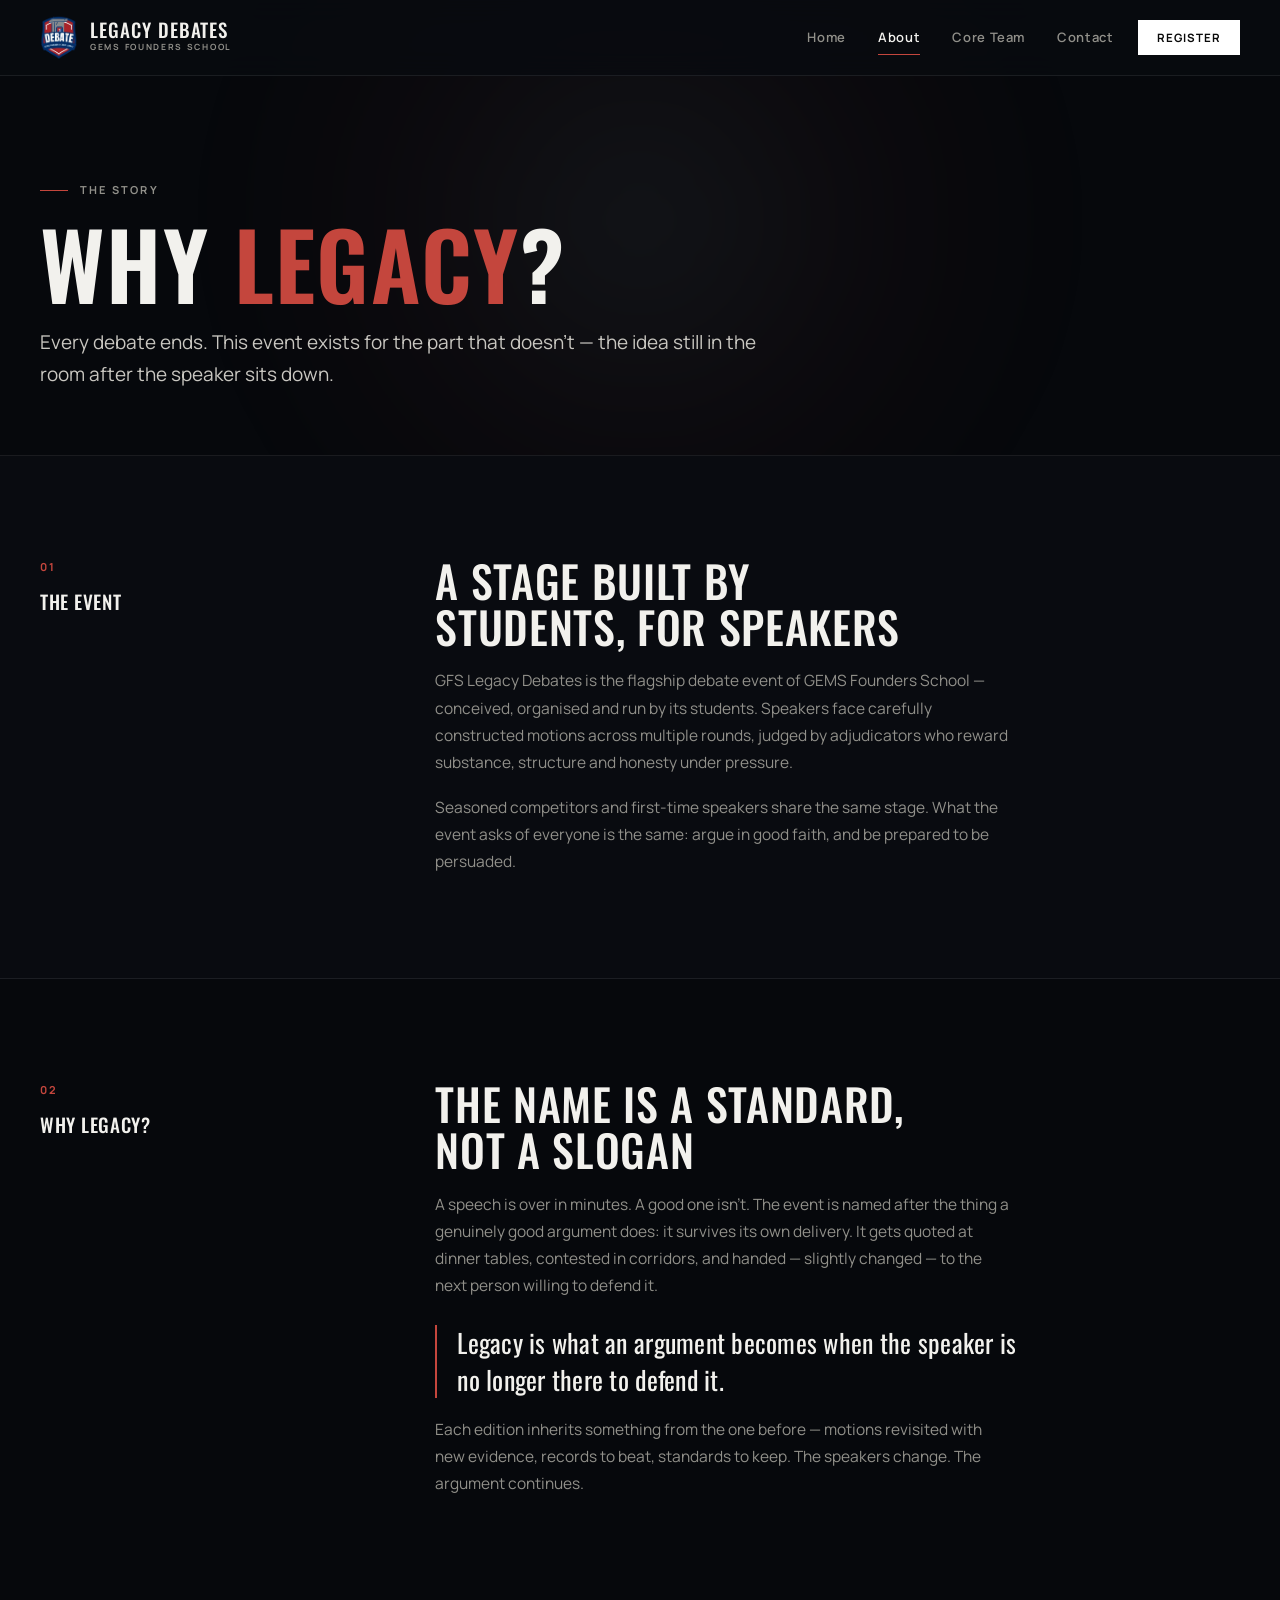
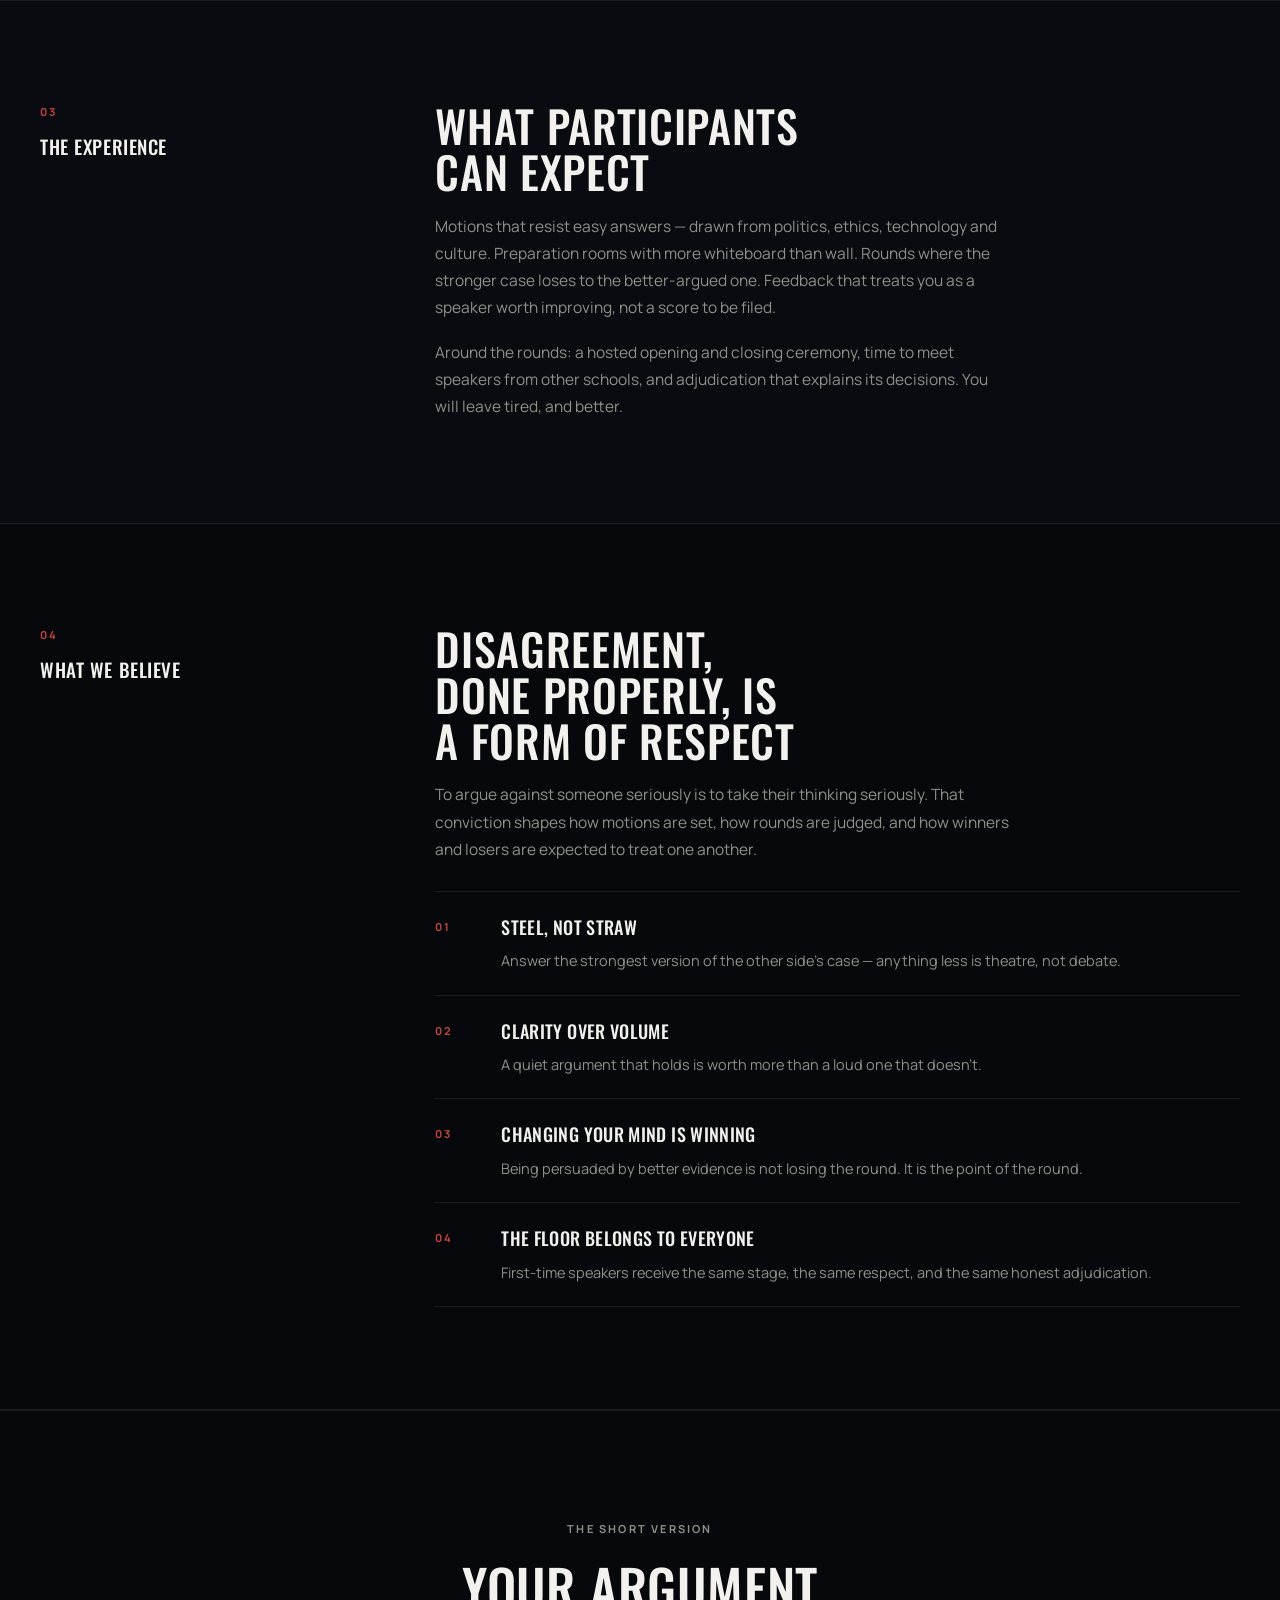
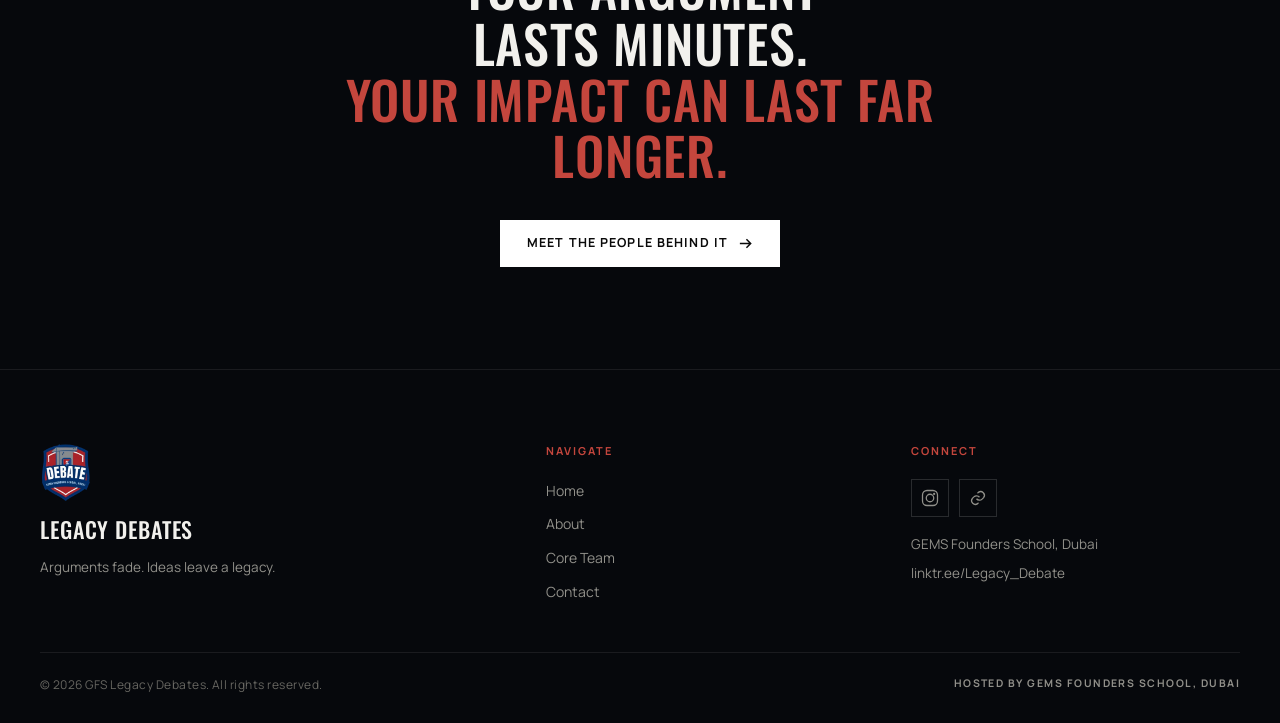
==== commit 081cc553: "Fill event details, president's message, and the real core team Co-authored-by: siddharthajith2009 <" ====
--- a/about.html
+++ b/about.html
@@ -11,7 +11,6 @@
   <meta property="og:title" content="About | GFS Legacy Debates" />
   <meta property="og:description" content="Why we named a debate event after the thing that remains when it ends." />
   <meta property="og:type" content="website" />
-  <meta property="og:url" content="https://gfslegacydebates.example.com/about.html" />
   <meta property="og:image" content="assets/logo.png" />
 
   <link rel="icon" type="image/png" href="assets/logo.png" />
@@ -48,7 +47,7 @@
           <a href="contact.html" class="nav__link">Contact</a>
         </div>
 
-        <a href="contact.html" class="btn btn--primary btn--small nav__cta">Register</a>
+        <a href="https://linktr.ee/Legacy_Debate" class="btn btn--primary btn--small nav__cta" target="_blank" rel="noopener">Register</a>
 
         <button class="nav__toggle" data-menu-toggle type="button" aria-label="Open navigation menu" aria-expanded="false" aria-controls="mobileMenu">
           <span class="nav__toggle-icon" aria-hidden="true"><span></span><span></span><span></span></span>
@@ -72,9 +71,6 @@
 
   <main id="main">
 
-    <!-- ================================
-         PAGE HERO
-         ================================ -->
     <section class="page-hero" aria-labelledby="about-heading">
       <div class="bg-glow" aria-hidden="true"></div>
       <div class="container" style="position: relative;">
@@ -87,9 +83,6 @@
       </div>
     </section>
 
-    <!-- ================================
-         01 — THE EVENT
-         ================================ -->
     <section class="chapter section" aria-labelledby="ch1-heading">
       <div class="container chapter__grid">
         <div class="chapter__marker reveal">
@@ -114,9 +107,6 @@
       </div>
     </section>
 
-    <!-- ================================
-         02 — WHY LEGACY
-         ================================ -->
     <section class="chapter section section--alt" aria-labelledby="ch2-heading">
       <div class="container chapter__grid">
         <div class="chapter__marker reveal">
@@ -145,9 +135,6 @@
       </div>
     </section>
 
-    <!-- ================================
-         03 — THE EXPERIENCE
-         ================================ -->
     <section class="chapter section" aria-labelledby="ch3-heading">
       <div class="container chapter__grid">
         <div class="chapter__marker reveal">
@@ -172,9 +159,6 @@
       </div>
     </section>
 
-    <!-- ================================
-         04 — WHAT WE BELIEVE
-         ================================ -->
     <section class="chapter section section--alt" aria-labelledby="ch4-heading">
       <div class="container chapter__grid">
         <div class="chapter__marker reveal">
@@ -219,9 +203,6 @@
       </div>
     </section>
 
-    <!-- ================================
-         CLOSING
-         ================================ -->
     <section class="closing section" aria-label="Closing statement">
       <div class="container reveal">
         <p class="eyebrow eyebrow--no-line" style="justify-content: center; width: 100%;">The short version</p>
@@ -260,16 +241,16 @@
         <div>
           <div class="footer__heading">Connect</div>
           <div class="footer__social">
-            <a href="https://www.instagram.com/gfslegacydebates/" class="footer__social-link" aria-label="GFS Legacy Debates on Instagram" target="_blank" rel="noopener">
+            <a href="https://www.instagram.com/gfsmun/" class="footer__social-link" aria-label="GFS Legacy Debates on Instagram" target="_blank" rel="noopener">
               <svg width="18" height="18" viewBox="0 0 24 24" fill="none" stroke="currentColor" stroke-width="1.7" aria-hidden="true"><rect x="2" y="2" width="20" height="20" rx="6"/><circle cx="12" cy="12" r="5"/><circle cx="17.5" cy="6.5" r="1.5" fill="currentColor" stroke="none"/></svg>
             </a>
-            <a href="mailto:legacydebates@gemsfs.example.com" class="footer__social-link" aria-label="Email GFS Legacy Debates">
-              <svg width="18" height="18" viewBox="0 0 24 24" fill="none" stroke="currentColor" stroke-width="1.7" aria-hidden="true"><rect x="3" y="5" width="18" height="14" rx="2.5"/><path d="M3 7l9 6 9-6"/></svg>
+            <a href="https://linktr.ee/Legacy_Debate" class="footer__social-link" aria-label="GFS Legacy Debates on Linktree" target="_blank" rel="noopener">
+              <svg width="18" height="18" viewBox="0 0 24 24" fill="none" stroke="currentColor" stroke-width="1.7" aria-hidden="true"><path d="M10 13a5 5 0 0 0 7.5.5l2-2a5 5 0 0 0-7-7l-1.2 1.2"/><path d="M14 11a5 5 0 0 0-7.5-.5l-2 2a5 5 0 0 0 7 7l1.2-1.2"/></svg>
             </a>
           </div>
           <div class="footer__contact">
-            <span>GEMS Founders School, Al Barsha South</span>
-            <a href="mailto:legacydebates@gemsfs.example.com">legacydebates@gemsfs.example.com</a>
+            <span>GEMS Founders School, Dubai</span>
+            <a href="https://linktr.ee/Legacy_Debate" target="_blank" rel="noopener">linktr.ee/Legacy_Debate</a>
           </div>
         </div>
       </div>
--- a/css/style.css
+++ b/css/style.css
@@ -966,7 +966,6 @@
   background: var(--surface);
 }
 
-/* EDIT EVENT DETAILS HERE — one cell per item. */
 .glance__cell {
   padding: clamp(20px, 2.5vw, 30px);
   border-right: 1px solid var(--border-subtle);
@@ -1269,7 +1268,6 @@
   align-items: start;
 }
 
-/* EDIT CONTACT DETAILS HERE — one row per channel. */
 .channels {
   border: 1px solid var(--border-subtle);
   background: var(--surface);
